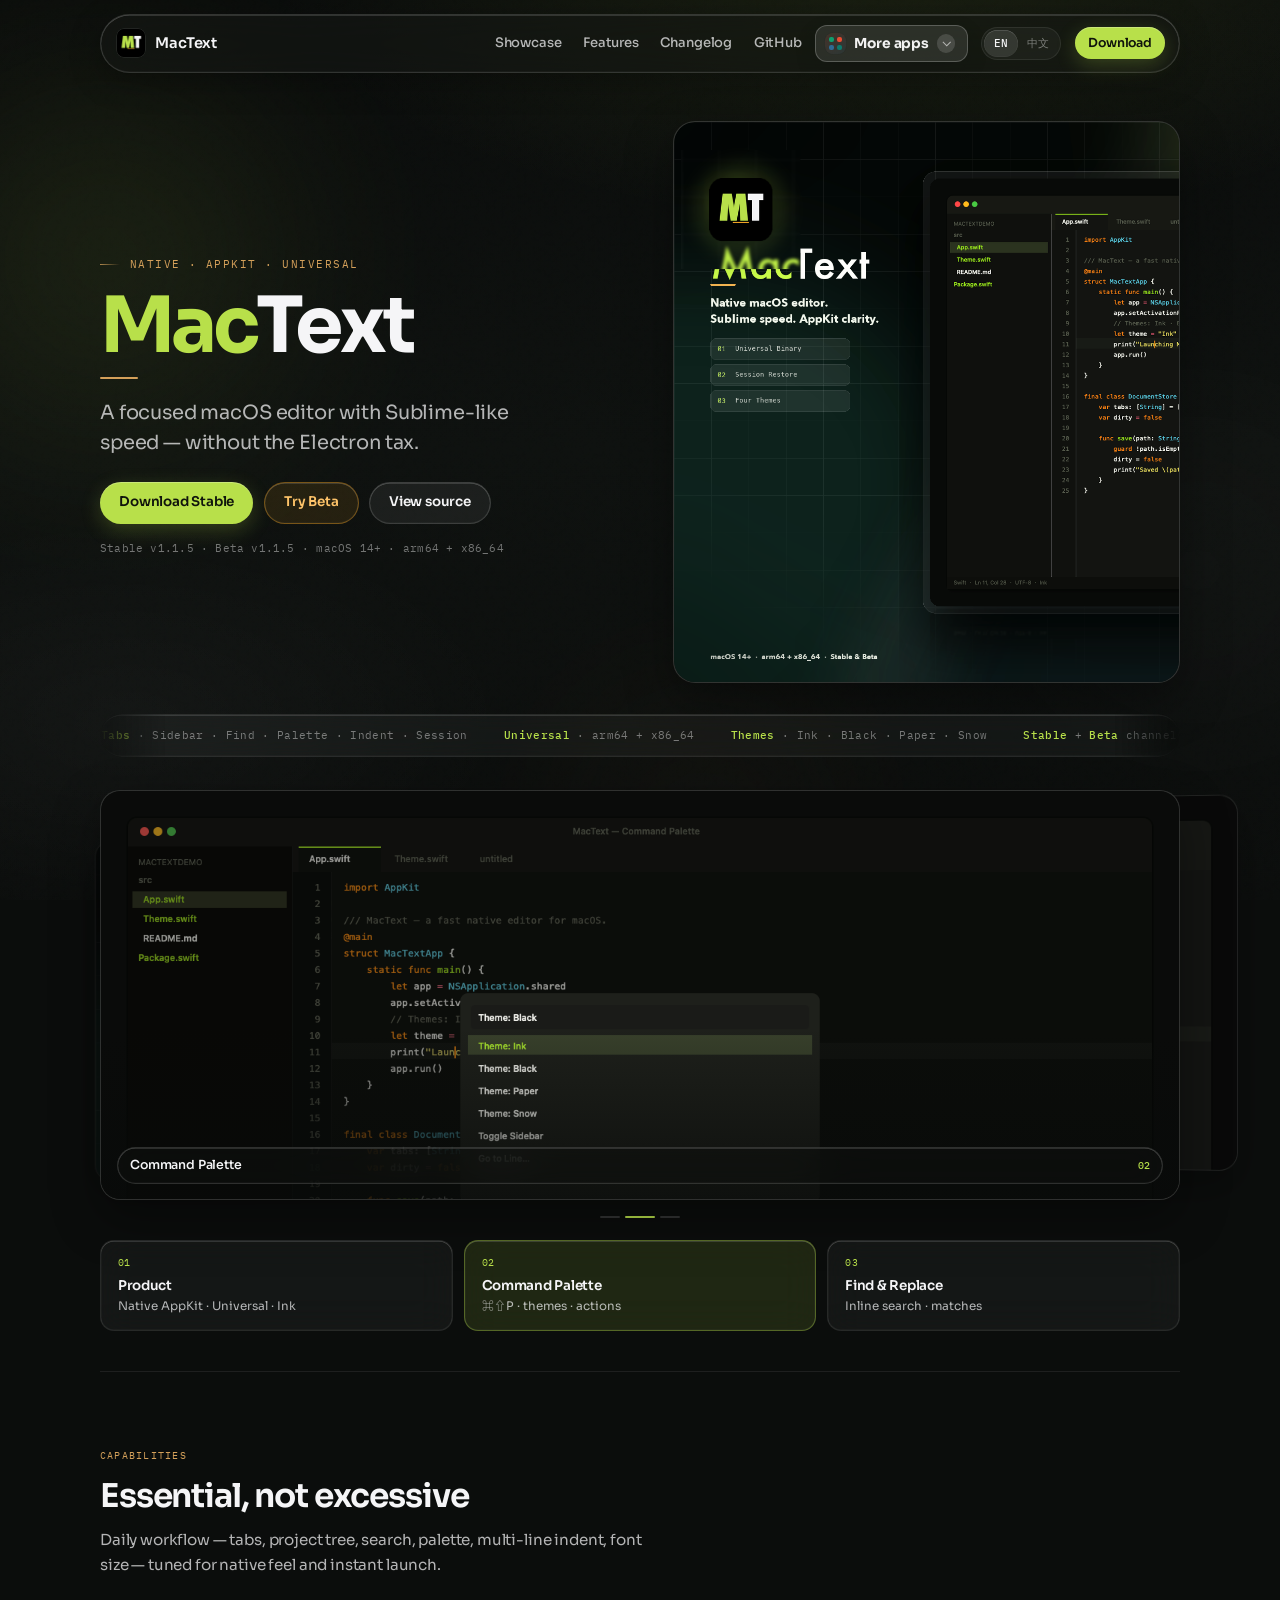
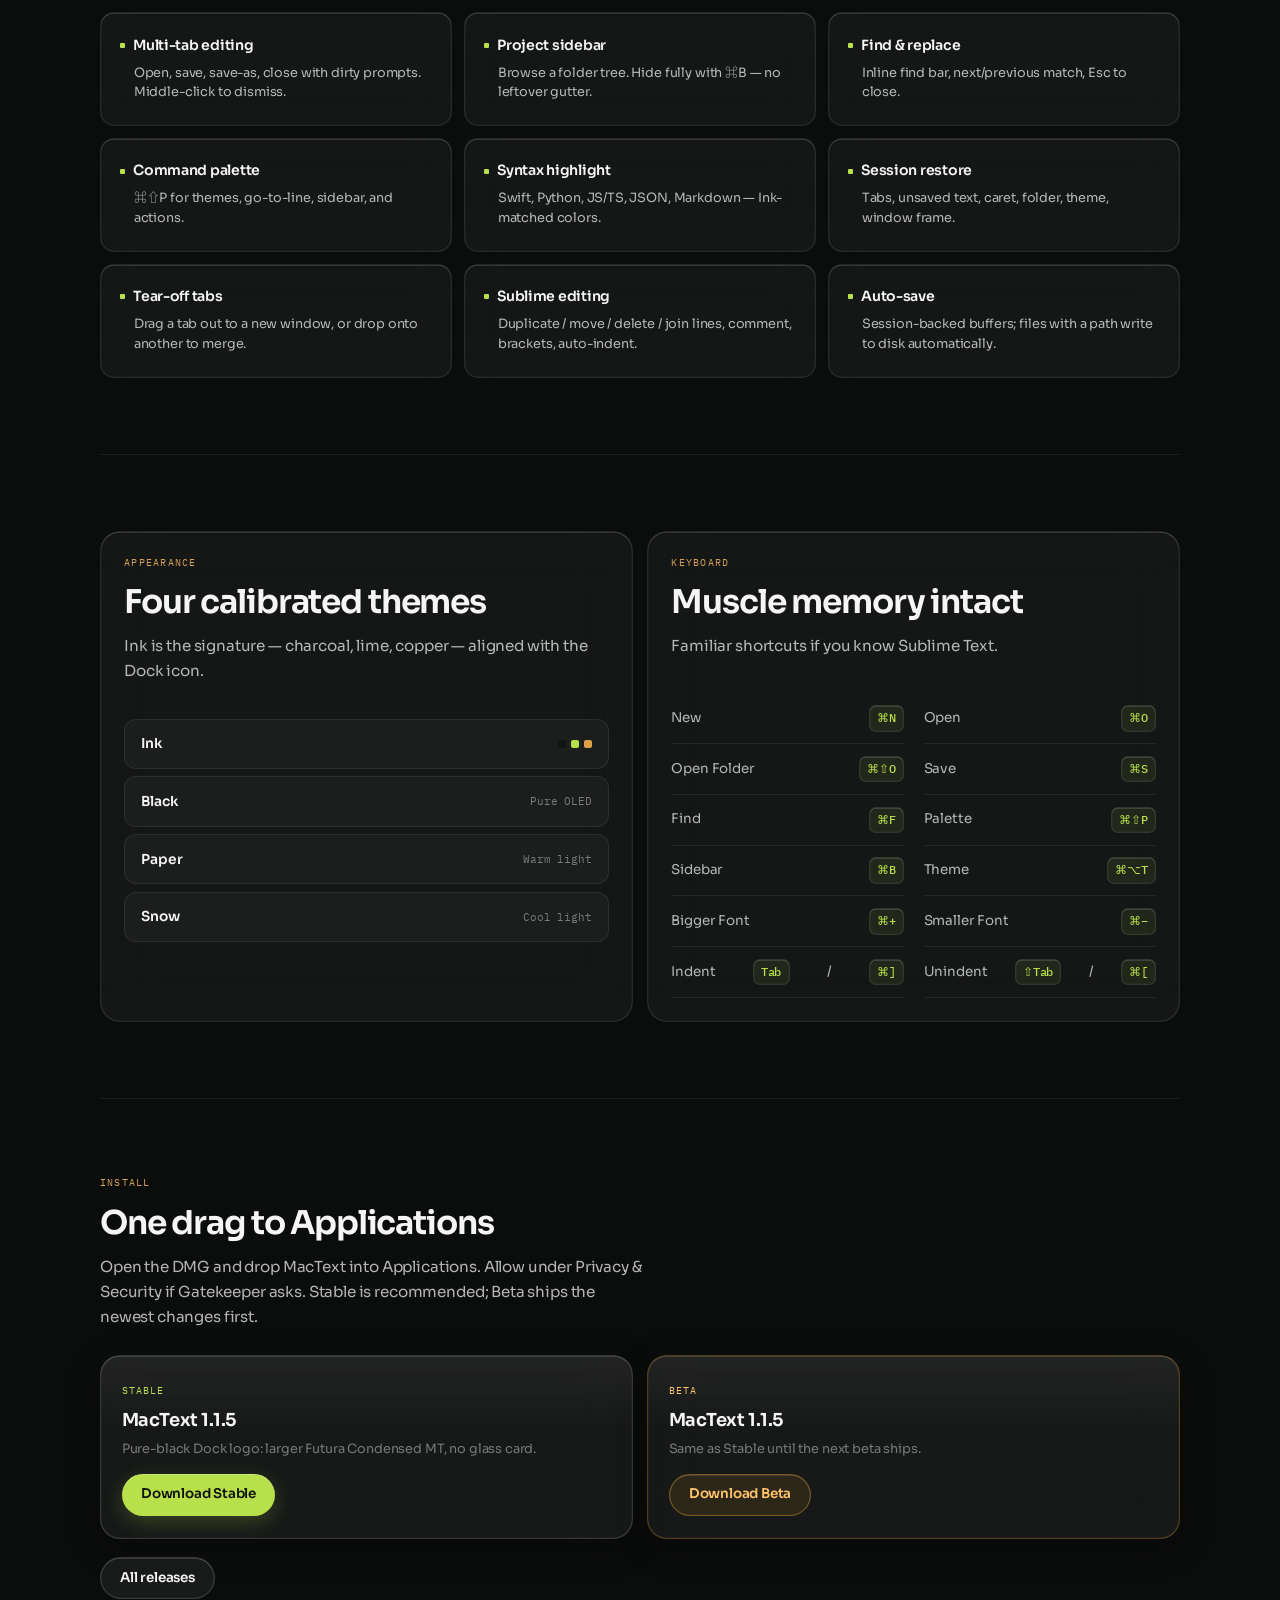
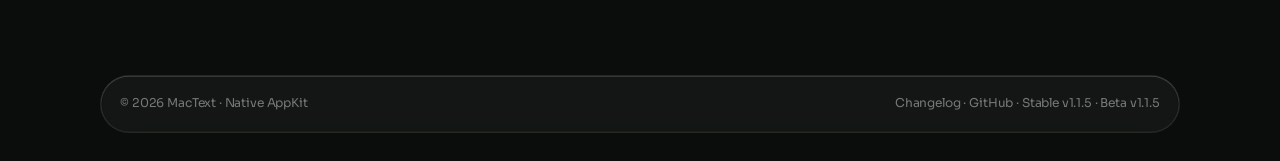
==== docs/index.html @ 29297f14 "Fix More apps menu by rendering static HTML in the nav. Co-authored-by: Cursor <cursoragent@cursor.c" ====
<!DOCTYPE html>
<html lang="en">
<head>
  <meta charset="utf-8" />
  <meta name="viewport" content="width=device-width, initial-scale=1" />
  <title>MacText — Native macOS Text Editor | Sublime-like Speed</title>
  <meta name="description" id="meta-desc" content="MacText is a native AppKit text editor for macOS: multi-tabs, sidebar, find &amp; replace, command palette, syntax highlight, and session restore." />
  <meta name="robots" content="index, follow" />
  <link rel="canonical" href="https://linux503.github.io/MacText/" />
  <link rel="alternate" hreflang="en" href="https://linux503.github.io/MacText/" />
  <link rel="alternate" hreflang="zh-CN" href="https://linux503.github.io/MacText/zh/" />
  <link rel="alternate" hreflang="x-default" href="https://linux503.github.io/MacText/" />
  <meta property="og:type" content="website" />
  <meta property="og:title" id="og-title" content="MacText — Native macOS Text Editor" />
  <meta property="og:description" id="og-desc" content="Sublime-like core. Native AppKit. Universal Binary." />
  <meta property="og:url" content="https://linux503.github.io/MacText/" />
  <meta property="og:image" content="https://linux503.github.io/MacText/assets/icon-512.png?v=115" />
  <meta name="twitter:card" content="summary_large_image" />
  <link rel="icon" href="assets/icon-256.png?v=115" />
  <link rel="preconnect" href="https://fonts.googleapis.com" />
  <link rel="preconnect" href="https://fonts.gstatic.com" crossorigin />
  <link href="https://fonts.googleapis.com/css2?family=IBM+Plex+Mono:wght@400;500&family=Noto+Sans+SC:wght@400;500;600;700&family=Sora:wght@400;500;600;700&display=swap" rel="stylesheet" />
  <link rel="stylesheet" href="assets/site.css?v=6" />
  <link rel="stylesheet" href="more-apps.css?v=5" />
  <script>
    (function () {
      try {
        var q = new URLSearchParams(location.search).get("lang");
        // Explicit English choice must stick — do not bounce back to /zh/.
        if (q === "en") {
          localStorage.setItem("mactext-lang", "en");
          return;
        }
        if (q === "zh") {
          localStorage.setItem("mactext-lang", "zh");
          location.replace("./zh/");
          return;
        }
        var saved = localStorage.getItem("mactext-lang");
        var nav = (navigator.language || "").toLowerCase();
        if (saved === "zh" || (!saved && nav.indexOf("zh") === 0)) {
          localStorage.setItem("mactext-lang", "zh");
          location.replace("./zh/");
        }
      } catch (e) {}
    })();
  </script>
</head>
<body>
  <div class="atmosphere" aria-hidden="true">
    <div class="orb orb-a"></div>
    <div class="orb orb-b"></div>
    <div class="orb orb-c"></div>
  </div>
  <div class="noise" aria-hidden="true"></div>
  <div class="page">
    <nav class="nav">
      <a class="brand" href="./">
        <img src="assets/icon-256.png?v=115" width="30" height="30" alt="" />
        MacText
      </a>
      <div class="nav-end">
        <div class="nav-links">
          <a href="#showcase" data-i18n="nav.shots">Showcase</a>
          <a href="#features" data-i18n="nav.features">Features</a>
          <a href="./changelog.html" data-i18n="nav.changelog">Changelog</a>
          <a href="https://github.com/linux503/MacText">GitHub</a>
        </div>
                <details class="more-apps" data-more-apps="mactext" data-lang="en">
          <summary>
            <span class="more-apps-ico" aria-hidden="true"><i></i><i></i><i></i><i></i></span>
            <span class="more-apps-label">More apps</span>
            <span class="more-apps-chevron" aria-hidden="true"></span>
          </summary>
          <div class="more-apps-panel" role="menu">
            <div class="more-apps-head">Other tools by linux503</div>
            <a href="https://linux503.github.io/Flare/" target="_blank" rel="noopener noreferrer" role="menuitem" style="--app-accent:#0f9f6e">
              <span class="more-apps-badge">Fl</span>
              <span class="app-name">Flare</span>
              <span class="app-desc">Screenshot & recording</span>
              <span class="more-apps-arrow" aria-hidden="true">↗</span>
            </a>
            <a href="https://linux503.github.io/ZipX/" target="_blank" rel="noopener noreferrer" role="menuitem" style="--app-accent:#e84d32">
              <span class="more-apps-badge">Zx</span>
              <span class="app-name">ZipX</span>
              <span class="app-desc">Compress & extract</span>
              <span class="more-apps-arrow" aria-hidden="true">↗</span>
            </a>
            <a href="https://linux503.github.io/suptools/" target="_blank" rel="noopener noreferrer" role="menuitem" style="--app-accent:#0d7a6c">
              <span class="more-apps-badge">St</span>
              <span class="app-name">SupTools</span>
              <span class="app-desc">macOS super toolbox</span>
              <span class="more-apps-arrow" aria-hidden="true">↗</span>
            </a>
            <a href="https://linux503.github.io/MacFan/" target="_blank" rel="noopener noreferrer" role="menuitem" style="--app-accent:#0891b2">
              <span class="more-apps-badge">Mf</span>
              <span class="app-name">MacFan</span>
              <span class="app-desc">Precise Mac fan control</span>
              <span class="more-apps-arrow" aria-hidden="true">↗</span>
            </a>
          </div>
        </details>
        <div class="lang" role="group" aria-label="Language">
          <a class="lang-link is-active" href="./?lang=en" aria-pressed="true" data-lang="en">EN</a>
          <a class="lang-link" href="./zh/" aria-pressed="false" data-lang="zh">中文</a>
        </div>
        <a class="btn btn-solid btn-sm" href="#download" data-i18n="nav.dl">Download</a>
      </div>
    </nav>

    <header class="hero">
      <div class="hero-grid">
        <div>
          <p class="eyebrow" data-i18n="hero.eye">Native · AppKit · Universal</p>
          <p class="mark"><span>Mac</span>Text</p>
          <div class="accent-bar" aria-hidden="true"></div>
          <h1 data-i18n="hero.h1">A focused macOS editor with Sublime-like speed — without the Electron tax.</h1>
          <div class="actions">
            <a class="btn btn-solid" id="hero-stable" href="https://github.com/linux503/MacText/releases/download/v1.1.5/MacText-1.1.5.dmg" data-i18n="hero.cta">Download Stable</a>
            <a class="btn btn-beta" id="hero-beta" href="https://github.com/linux503/MacText/releases/download/v1.1.5/MacText-1.1.5.dmg" data-i18n="hero.beta">Try Beta</a>
            <a class="btn btn-ghost" href="https://github.com/linux503/MacText" data-i18n="hero.src">View source</a>
          </div>
          <p class="meta" id="hero-meta">Stable v1.1.5 · Beta v1.1.5 · macOS 14+ · arm64 + x86_64</p>
        </div>
        <aside class="hero-visual" aria-label="Product preview">
          <div class="hero-frame">
            <img src="screenshots/product-hero.png?v=115" alt="MacText product introduction" width="880" height="560" />
          </div>
        </aside>
      </div>

      <div class="ticker" aria-hidden="true">
        <div class="ticker-track">
          <span><b>Tabs</b> · Sidebar · Find · Palette · Indent · Session</span>
          <span><b>Universal</b> · arm64 + x86_64</span>
          <span><b>Themes</b> · Ink · Black · Paper · Snow</span>
          <span><b>Stable</b> + <b>Beta</b> channels</span>
          <span><b>Tabs</b> · Sidebar · Find · Palette · Indent · Session</span>
          <span><b>Universal</b> · arm64 + x86_64</span>
          <span><b>Themes</b> · Ink · Black · Paper · Snow</span>
          <span><b>Stable</b> + <b>Beta</b> channels</span>
        </div>
      </div>

      <div class="showcase-block reveal" id="showcase">
        <div class="showcase" aria-roledescription="carousel">
          <div class="glow" aria-hidden="true"></div>
          <div class="deck" id="deck">
            <figure class="shot" data-index="0" data-pos="0" tabindex="0">
              <img src="screenshots/product-hero.png?v=115" alt="MacText product introduction" data-i18n-alt="shot1.alt" />
              <figcaption class="label"><span data-i18n="shot1.t">Product</span><em>01</em></figcaption>
            </figure>
            <figure class="shot" data-index="1" data-pos="1" tabindex="0">
              <img src="screenshots/command-palette.png" alt="" data-i18n-alt="shot2.alt" />
              <figcaption class="label"><span data-i18n="shot2.t">Command Palette</span><em>02</em></figcaption>
            </figure>
            <figure class="shot" data-index="2" data-pos="2" tabindex="0">
              <img src="screenshots/editor-find.png" alt="" data-i18n-alt="shot3.alt" />
              <figcaption class="label"><span data-i18n="shot3.t">Find &amp; Replace</span><em>03</em></figcaption>
            </figure>
          </div>
        </div>
        <div class="progress" id="dots" role="tablist" aria-label="Screenshots"></div>
        <div class="controls" id="rail" role="tablist">
          <button type="button" data-go="0" aria-current="true">
            <span class="n">01</span>
            <span class="t" data-i18n="shot1.t">Product</span>
            <span class="d" data-i18n="shot1.d">Native AppKit · Universal · Ink</span>
          </button>
          <button type="button" data-go="1">
            <span class="n">02</span>
            <span class="t" data-i18n="shot2.t">Command Palette</span>
            <span class="d" data-i18n="shot2.d">⌘⇧P · themes · actions</span>
          </button>
          <button type="button" data-go="2">
            <span class="n">03</span>
            <span class="t" data-i18n="shot3.t">Find &amp; Replace</span>
            <span class="d" data-i18n="shot3.d">Inline search · matches</span>
          </button>
        </div>
      </div>
    </header>

    <section id="features" class="reveal">
      <div class="sec-head">
        <p class="kicker" data-i18n="f.k">Capabilities</p>
        <h2 class="h2" data-i18n="f.title">Essential, not excessive</h2>
        <p class="lead" data-i18n="f.lead">Daily workflow — tabs, project tree, search, palette, multi-line indent, font size — tuned for native feel and instant launch.</p>
      </div>
      <div class="matrix">
        <article class="cell"><b data-i18n="f1t">Multi-tab editing</b><p data-i18n="f1d">Open, save, save-as, close with dirty prompts. Middle-click to dismiss.</p></article>
        <article class="cell"><b data-i18n="f2t">Project sidebar</b><p data-i18n="f2d">Browse a folder tree. Hide fully with ⌘B — no leftover gutter.</p></article>
        <article class="cell"><b data-i18n="f3t">Find &amp; replace</b><p data-i18n="f3d">Inline find bar, next/previous match, Esc to close.</p></article>
        <article class="cell"><b data-i18n="f4t">Command palette</b><p data-i18n="f4d">⌘⇧P for themes, go-to-line, sidebar, and actions.</p></article>
        <article class="cell"><b data-i18n="f5t">Syntax highlight</b><p data-i18n="f5d">Swift, Python, JS/TS, JSON, Markdown — Ink-matched colors.</p></article>
        <article class="cell"><b data-i18n="f6t">Session restore</b><p data-i18n="f6d">Tabs, unsaved text, caret, folder, theme, window frame.</p></article>
        <article class="cell"><b>Tear-off tabs</b><p>Drag a tab out to a new window, or drop onto another to merge.</p></article>
        <article class="cell"><b>Sublime editing</b><p>Duplicate / move / delete / join lines, comment, brackets, auto-indent.</p></article>
        <article class="cell"><b>Auto-save</b><p>Session-backed buffers; files with a path write to disk automatically.</p></article>
      </div>
    </section>

    <section id="more" class="reveal">
      <div class="split">
        <div>
          <div class="sec-head">
            <p class="kicker" data-i18n="th.k">Appearance</p>
            <h2 class="h2" data-i18n="th.title">Four calibrated themes</h2>
            <p class="lead" data-i18n="th.lead">Ink is the signature — charcoal, lime, copper — aligned with the Dock icon.</p>
          </div>
          <div class="theme-list">
            <div class="theme-row"><strong>Ink</strong><span class="dots" aria-hidden="true"><i style="background:#101412"></i><i style="background:#b4e04a"></i><i style="background:#e0a04a"></i></span></div>
            <div class="theme-row"><strong>Black</strong><em data-i18n="th.black">Pure OLED</em></div>
            <div class="theme-row"><strong>Paper</strong><em data-i18n="th.paper">Warm light</em></div>
            <div class="theme-row"><strong>Snow</strong><em data-i18n="th.snow">Cool light</em></div>
          </div>
        </div>
        <div>
          <div class="sec-head">
            <p class="kicker" data-i18n="k.k">Keyboard</p>
            <h2 class="h2" data-i18n="k.title">Muscle memory intact</h2>
            <p class="lead" data-i18n="k.lead">Familiar shortcuts if you know Sublime Text.</p>
          </div>
          <div class="keys">
            <div><span data-i18n="k.new">New</span><kbd>⌘N</kbd></div>
            <div><span data-i18n="k.open">Open</span><kbd>⌘O</kbd></div>
            <div><span data-i18n="k.folder">Open Folder</span><kbd>⌘⇧O</kbd></div>
            <div><span data-i18n="k.save">Save</span><kbd>⌘S</kbd></div>
            <div><span data-i18n="k.find">Find</span><kbd>⌘F</kbd></div>
            <div><span data-i18n="k.pal">Palette</span><kbd>⌘⇧P</kbd></div>
            <div><span data-i18n="k.side">Sidebar</span><kbd>⌘B</kbd></div>
            <div><span data-i18n="k.theme">Theme</span><kbd>⌘⌥T</kbd></div>
            <div><span>Bigger Font</span><kbd>⌘+</kbd></div>
            <div><span>Smaller Font</span><kbd>⌘−</kbd></div>
            <div><span>Indent</span><kbd>Tab</kbd> / <kbd>⌘]</kbd></div>
            <div><span>Unindent</span><kbd>⇧Tab</kbd> / <kbd>⌘[</kbd></div>
          </div>
        </div>
      </div>
    </section>

    <section class="download reveal" id="download">
      <div class="sec-head">
        <p class="kicker" data-i18n="dl.k">Install</p>
        <h2 class="h2" data-i18n="dl.title">One drag to Applications</h2>
        <p class="lead" data-i18n="dl.lead">Open the DMG and drop MacText into Applications. Allow under Privacy &amp; Security if Gatekeeper asks. Stable is recommended; Beta ships the newest changes first.</p>
      </div>
      <div class="dl-channels">
        <div class="dl-card">
          <span class="label" data-i18n="dl.stableLabel">Stable</span>
          <div class="ver" id="dl-stable-ver">MacText 1.1.5</div>
          <p class="hint" id="dl-stable-notes" data-i18n="dl.stableHint">Recommended for daily use. Previous release promoted after the latest ships.</p>
          <div class="actions">
            <a class="btn btn-solid" id="dl-stable" href="https://github.com/linux503/MacText/releases/download/v1.1.5/MacText-1.1.5.dmg" data-i18n="dl.cta">Download Stable</a>
          </div>
        </div>
        <div class="dl-card is-beta">
          <span class="label" data-i18n="dl.betaLabel">Beta</span>
          <div class="ver" id="dl-beta-ver">MacText 1.1.5</div>
          <p class="hint" id="dl-beta-notes" data-i18n="dl.betaHint">Latest build for early access. Becomes Stable on the next release.</p>
          <div class="actions">
            <a class="btn btn-beta" id="dl-beta" href="https://github.com/linux503/MacText/releases/download/v1.1.5/MacText-1.1.5.dmg" data-i18n="dl.beta">Download Beta</a>
          </div>
        </div>
      </div>
      <div class="actions">
        <a class="btn btn-ghost" href="https://github.com/linux503/MacText/releases" data-i18n="dl.all">All releases</a>
      </div>
    </section>

    <footer>
      <span data-i18n="ft">© 2026 MacText · Native AppKit</span>
      <span><a href="./changelog.html" data-i18n="nav.changelog">Changelog</a> · <a href="https://github.com/linux503/MacText">GitHub</a> · <a id="footer-stable" href="https://github.com/linux503/MacText/releases/tag/v1.1.5">Stable v1.1.5</a> · <a id="footer-beta" href="https://github.com/linux503/MacText/releases/tag/v1.1.5">Beta v1.1.5</a></span>
    </footer>
  </div>

  <script>
    const I18N = {
      en: {
        title: "MacText — Native macOS Text Editor | Sublime-like Speed",
        desc: "Native AppKit text editor for macOS: multi-tabs, sidebar, find & replace, command palette, syntax highlight, session restore.",
        ogTitle: "MacText — Native macOS Text Editor",
        ogDesc: "Sublime-like core. Native AppKit. Universal Binary.",
        "nav.shots": "Showcase", "nav.features": "Features", "nav.changelog": "Changelog", "nav.dl": "Download",
        "hero.eye": "Native · AppKit · Universal",
        "hero.h1": "A focused macOS editor with Sublime-like speed — without the Electron tax.",
        "hero.cta": "Download Stable", "hero.beta": "Try Beta", "hero.src": "View source",
        "stat.t1": "Runtime", "stat.t2": "Binary", "stat.t3": "Scope",
        "stat.1": "Native Cocoa stack", "stat.2": "Apple Silicon & Intel", "stat.3": "Editor essentials, polished",
        "shot1.t": "Product", "shot1.d": "Native AppKit · Universal · Ink", "shot1.alt": "MacText product introduction — native macOS editor",
        "shot2.t": "Command Palette", "shot2.d": "⌘⇧P · themes · actions", "shot2.alt": "MacText command palette",
        "shot3.t": "Find & Replace", "shot3.d": "Inline search · matches", "shot3.alt": "MacText find and replace",
        "f.k": "Capabilities", "f.title": "Essential, not excessive",
        "f.lead": "Daily workflow — tabs, project tree, search, palette, multi-line indent, font size — tuned for native feel and instant launch.",
        "f1t": "Multi-tab editing", "f1d": "Open, save, save-as, close with dirty prompts. Middle-click to dismiss.",
        "f2t": "Project sidebar", "f2d": "Browse a folder tree. Hide fully with ⌘B — no leftover gutter.",
        "f3t": "Find & replace", "f3d": "Inline find bar, next/previous match, Esc to close.",
        "f4t": "Command palette", "f4d": "⌘⇧P for themes, go-to-line, sidebar, and actions.",
        "f5t": "Syntax highlight", "f5d": "Swift, Python, JS/TS, JSON, Markdown — Ink-matched colors.",
        "f6t": "Session restore", "f6d": "Tabs, unsaved text, caret, folder, theme, window frame.",
        "th.k": "Appearance", "th.title": "Four calibrated themes",
        "th.lead": "Ink is the signature — charcoal, lime, copper — aligned with the Dock icon.",
        "th.black": "Pure OLED", "th.paper": "Warm light", "th.snow": "Cool light",
        "k.k": "Keyboard", "k.title": "Muscle memory intact", "k.lead": "Familiar shortcuts if you know Sublime Text.",
        "k.new": "New", "k.open": "Open", "k.folder": "Open Folder", "k.save": "Save",
        "k.find": "Find", "k.pal": "Palette", "k.side": "Sidebar", "k.theme": "Theme",
        "dl.k": "Install", "dl.title": "One drag to Applications",
        "dl.lead": "Open the DMG and drop MacText into Applications. Allow under Privacy & Security if Gatekeeper asks. Stable is recommended; Beta ships the newest changes first.",
        "dl.stableLabel": "Stable", "dl.betaLabel": "Beta",
        "dl.stableHint": "Recommended for daily use. Previous release promoted after the latest ships.",
        "dl.betaHint": "Latest build for early access. Becomes Stable on the next release.",
        "dl.cta": "Download Stable", "dl.beta": "Download Beta", "dl.all": "All releases",
        "ft": "© 2026 MacText · Native AppKit"
      },
      zh: {
        title: "MacText — 原生 macOS 文本编辑器 | Sublime 级效率",
        desc: "面向 macOS 的原生 AppKit 文本编辑器：多标签、侧边栏、查找替换、命令面板、语法高亮与会话恢复。",
        ogTitle: "MacText — 原生 macOS 文本编辑器",
        ogDesc: "Sublime 核心体验。原生 AppKit。Universal Binary。",
        "nav.shots": "界面", "nav.features": "功能", "nav.changelog": "更新记录", "nav.dl": "下载",
        "hero.eye": "原生 · AppKit · 通用二进制",
        "hero.h1": "专注的 macOS 编辑器：Sublime 级手感，没有 Electron 的负担。",
        "hero.cta": "下载稳定版", "hero.beta": "体验版", "hero.src": "查看源码",
        "stat.t1": "运行时", "stat.t2": "二进制", "stat.t3": "范围",
        "stat.1": "原生 Cocoa 栈", "stat.2": "Apple Silicon 与 Intel", "stat.3": "核心编辑能力，精修打磨",
        "shot1.t": "产品介绍", "shot1.d": "原生 AppKit · Universal · Ink", "shot1.alt": "MacText 产品介绍图",
        "shot2.t": "命令面板", "shot2.d": "⌘⇧P · 主题 · 操作", "shot2.alt": "MacText 命令面板",
        "shot3.t": "查找替换", "shot3.d": "内联搜索 · 匹配", "shot3.alt": "MacText 查找替换",
        "f.k": "能力", "f.title": "够用，不过度",
        "f.lead": "日常真正会用到的能力——标签、项目树、搜索、命令面板、多行缩进、字体大小——为原生体验与秒开而打磨。",
        "f1t": "多标签编辑", "f1d": "打开 / 保存 / 另存为 / 关闭，未保存提示；中键关闭。",
        "f2t": "项目侧边栏", "f2d": "浏览文件夹树。⌘B 完全隐藏，不留空白边条。",
        "f3t": "查找与替换", "f3d": "内联查找栏，上一个 / 下一个，Esc 关闭。",
        "f4t": "命令面板", "f4d": "⌘⇧P 切换主题、跳转行、侧边栏等。",
        "f5t": "语法高亮", "f5d": "Swift、Python、JS/TS、JSON、Markdown，配色贴合 Ink。",
        "f6t": "会话恢复", "f6d": "标签、未保存内容、光标、文件夹、主题与窗口。",
        "th.k": "外观", "th.title": "四套校准主题",
        "th.lead": "Ink 是标志性外观——炭黑、石灰绿、铜金——与程序坞图标一致。",
        "th.black": "纯黑 OLED", "th.paper": "暖色浅色", "th.snow": "冷色浅色",
        "k.k": "快捷键", "k.title": "肌肉记忆不浪费", "k.lead": "熟悉 Sublime 的人会立刻上手。",
        "k.new": "新建", "k.open": "打开", "k.folder": "打开文件夹", "k.save": "保存",
        "k.find": "查找", "k.pal": "命令面板", "k.side": "侧边栏", "k.theme": "主题",
        "dl.k": "安装", "dl.title": "拖进应用程序即可",
        "dl.lead": "打开 DMG，将 MacText 拖到「应用程序」。若被拦截，请在「隐私与安全性」中允许。稳定版适合日常使用；体验版抢先拿到最新改动。",
        "dl.stableLabel": "稳定版", "dl.betaLabel": "体验版",
        "dl.stableHint": "推荐日常使用。每次发新版时，原体验版会晋升为稳定版。",
        "dl.betaHint": "最新构建，抢先体验。下次发版时会变成稳定版。",
        "dl.cta": "下载稳定版", "dl.beta": "下载体验版", "dl.all": "全部版本",
        "ft": "© 2026 MacText · 原生 AppKit"
      }
    };

    // Persist English preference when staying on this page.
    (function () {
      localStorage.setItem("mactext-lang", "en");
      document.documentElement.lang = "en";
      if (new URLSearchParams(location.search).get("lang") === "en") {
        try { history.replaceState(null, "", location.pathname + location.hash); } catch (e) {}
      }
      document.querySelectorAll("[data-lang]").forEach(function (a) {
        a.addEventListener("click", function () {
          localStorage.setItem("mactext-lang", a.getAttribute("data-lang"));
        });
      });
    })();

    (function () {
      const cards = [...document.querySelectorAll(".shot")];
      const rail = document.getElementById("rail");
      const dots = document.getElementById("dots");
      let active = 0, timer;
      cards.forEach((_, i) => {
        const d = document.createElement("button");
        d.type = "button";
        d.setAttribute("aria-label", "Shot " + (i + 1));
        d.addEventListener("click", () => go(i));
        dots.appendChild(d);
      });
      function layout() {
        const order = [0, 1, 2].map((o) => (active + o) % 3);
        cards.forEach((card) => {
          card.dataset.pos = String(order.indexOf(Number(card.dataset.index)));
        });
        dots.querySelectorAll("button").forEach((b, i) => b.setAttribute("aria-current", i === active ? "true" : "false"));
        rail.querySelectorAll("button").forEach((b) => b.setAttribute("aria-current", Number(b.dataset.go) === active ? "true" : "false"));
      }
      function go(i) { active = ((i % 3) + 3) % 3; layout(); restart(); }
      function next() { go(active + 1); }
      function restart() { clearInterval(timer); timer = setInterval(next, 4800); }
      cards.forEach((c) => {
        c.addEventListener("click", () => go(Number(c.dataset.index)));
        c.addEventListener("keydown", (e) => {
          if (e.key === "Enter" || e.key === " ") { e.preventDefault(); go(Number(c.dataset.index)); }
        });
      });
      rail.querySelectorAll("button").forEach((b) => b.addEventListener("click", () => go(Number(b.dataset.go))));
      const stage = document.getElementById("showcase");
      stage.addEventListener("mouseenter", () => clearInterval(timer));
      stage.addEventListener("mouseleave", restart);
      layout(); restart();
    })();

    // Fill Stable / Beta download links from version.json (single source of truth).
    (function () {
      const url = "version.json?ts=" + Date.now();
      fetch(url, { cache: "no-store" })
        .then((r) => (r.ok ? r.json() : Promise.reject()))
        .then((data) => {
          const stable = data.stable || data;
          const beta = data.beta;
          const setHref = (id, href) => {
            const el = document.getElementById(id);
            if (el && href) el.setAttribute("href", href);
          };
          const setText = (id, text) => {
            const el = document.getElementById(id);
            if (el && text) el.textContent = text;
          };
          if (stable && stable.version) {
            setHref("hero-stable", stable.dmg);
            setHref("dl-stable", stable.dmg);
            setHref("footer-stable", stable.release || ("https://github.com/linux503/MacText/releases/tag/" + (stable.tag || ("v" + stable.version))));
            setText("dl-stable-ver", "MacText " + stable.version);
            setText("footer-stable", "Stable v" + stable.version);
            if (stable.notes) setText("dl-stable-notes", stable.notes);
          }
          if (beta && beta.version) {
            setHref("hero-beta", beta.dmg);
            setHref("dl-beta", beta.dmg);
            setHref("footer-beta", beta.release || ("https://github.com/linux503/MacText/releases/tag/" + (beta.tag || ("v" + beta.version))));
            setText("dl-beta-ver", "MacText " + beta.version);
            setText("footer-beta", "Beta v" + beta.version);
            if (beta.notes) setText("dl-beta-notes", beta.notes);
          }
          const meta = document.getElementById("hero-meta");
          if (meta && stable && beta) {
            meta.textContent = "Stable v" + stable.version + " · Beta v" + beta.version + " · macOS 14+ · arm64 + x86_64";
          } else if (meta && stable) {
            meta.textContent = "Stable v" + stable.version + " · macOS 14+ · arm64 + x86_64";
          }
        })
        .catch(() => {});
    })();
  </script>
  <script src="assets/site.js?v=6" defer></script>
  <script src="more-apps.js?v=5" defer></script>
</body>
</html>
---- docs/assets/site.css ----
/* MacText site — Apple-like frosted glass */
:root {
  --bg: #0b0d0c;
  --bg-elev: #121512;
  --text: #f5f5f7;
  --text-2: rgba(245, 245, 247, 0.72);
  --text-3: rgba(245, 245, 247, 0.44);
  --accent: #b8e04a;
  --accent-soft: rgba(184, 224, 74, 0.12);
  --accent-line: rgba(184, 224, 74, 0.35);
  --copper: #d4a05a;
  --amber: #f5a524;
  --glass: rgba(255, 255, 255, 0.06);
  --glass-strong: rgba(255, 255, 255, 0.09);
  --glass-border: rgba(255, 255, 255, 0.14);
  --glass-border-soft: rgba(255, 255, 255, 0.08);
  --hairline: inset 0 0.5px 0 rgba(255, 255, 255, 0.22),
              inset 0 0 0 0.5px rgba(255, 255, 255, 0.06);
  --shadow-soft: 0 8px 32px rgba(0, 0, 0, 0.28);
  --shadow-lift: 0 18px 48px rgba(0, 0, 0, 0.36);
  --max: 1080px;
  --ease: cubic-bezier(0.25, 0.1, 0.25, 1);
  --sans: "Sora", "Noto Sans SC", "SF Pro Display", "PingFang SC", -apple-system, sans-serif;
  --mono: "IBM Plex Mono", "SF Mono", ui-monospace, monospace;
  --r: 20px;
  --r-sm: 14px;
  --blur: blur(28px) saturate(160%);
  --blur-sm: blur(18px) saturate(140%);
}

* { box-sizing: border-box; margin: 0; padding: 0; }
html { scroll-behavior: smooth; }
body {
  font-family: var(--sans);
  background: var(--bg);
  color: var(--text);
  line-height: 1.55;
  font-size: 15px;
  letter-spacing: -0.01em;
  -webkit-font-smoothing: antialiased;
  -moz-osx-font-smoothing: grayscale;
  overflow-x: hidden;
  text-rendering: optimizeLegibility;
}
a { color: inherit; text-decoration: none; }
button { font: inherit; color: inherit; background: none; border: 0; cursor: pointer; }
img { display: block; max-width: 100%; }

/* Quiet atmosphere — soft light, no flash */
.atmosphere {
  position: fixed; inset: 0; z-index: 0; pointer-events: none; overflow: hidden;
  background:
    radial-gradient(ellipse 90% 55% at 70% -5%, rgba(184, 224, 74, 0.09), transparent 55%),
    radial-gradient(ellipse 60% 45% at 10% 80%, rgba(255, 255, 255, 0.03), transparent 50%),
    linear-gradient(180deg, #0a0c0b 0%, #0e110f 50%, #0b0d0c 100%);
}
.atmosphere .orb {
  position: absolute; border-radius: 50%;
  filter: blur(90px); opacity: 0.45;
  animation: orb-drift 28s var(--ease) infinite alternate;
}
.atmosphere .orb-a {
  width: min(520px, 46vw); height: min(520px, 46vw);
  left: -12%; top: 0%;
  background: radial-gradient(circle, rgba(184,224,74,0.28), transparent 70%);
}
.atmosphere .orb-b {
  width: min(420px, 38vw); height: min(420px, 38vw);
  right: -10%; top: 40%;
  background: radial-gradient(circle, rgba(255,255,255,0.08), transparent 70%);
  animation-duration: 34s; animation-delay: -8s;
}
.atmosphere .orb-c {
  width: min(380px, 32vw); height: min(380px, 32vw);
  left: 40%; bottom: -12%;
  background: radial-gradient(circle, rgba(212,160,90,0.12), transparent 70%);
  animation-duration: 30s; animation-delay: -4s;
}
.atmosphere::before,
.atmosphere::after { display: none; }
.noise {
  position: fixed; inset: 0; z-index: 0; pointer-events: none;
  opacity: 0.028; mix-blend-mode: overlay;
  background-image: url("data:image/svg+xml,%3Csvg viewBox='0 0 200 200' xmlns='http://www.w3.org/2000/svg'%3E%3Cfilter id='n'%3E%3CfeTurbulence type='fractalNoise' baseFrequency='0.85' numOctaves='3' stitchTiles='stitch'/%3E%3C/filter%3E%3Crect width='100%25' height='100%25' filter='url(%23n)'/%3E%3C/svg%3E");
}

.page {
  position: relative; z-index: 1;
  width: min(100% - 2.75rem, var(--max));
  margin-inline: auto;
}

/* Frosted glass utility surface */
.glass-surface {
  background: var(--glass);
  border: 0.5px solid var(--glass-border);
  backdrop-filter: var(--blur);
  -webkit-backdrop-filter: var(--blur);
  box-shadow: var(--shadow-soft), var(--hairline);
}

/* Nav — Apple frosted bar */
.nav {
  position: sticky; top: 0.85rem; z-index: 40;
  display: flex; align-items: center; justify-content: space-between;
  margin: 0.85rem 0 0;
  padding: 0.65rem 0.85rem 0.65rem 1rem;
  border-radius: 980px;
  background: rgba(22, 24, 22, 0.55);
  border: 0.5px solid var(--glass-border);
  backdrop-filter: var(--blur);
  -webkit-backdrop-filter: var(--blur);
  box-shadow: var(--shadow-soft), var(--hairline);
  animation: enter 0.7s var(--ease) both;
}
.nav::before { display: none; }
.brand {
  display: inline-flex; align-items: center; gap: 0.65rem;
  font-weight: 600; font-size: 0.92rem; letter-spacing: -0.03em;
}
.brand img {
  width: 28px; height: 28px; border-radius: 7px;
  box-shadow: 0 0 0 0.5px var(--glass-border);
  transition: transform 0.35s var(--ease);
}
.brand:hover img { transform: scale(1.04); }
.nav-end { display: flex; align-items: center; gap: 0.85rem; }
.nav-links {
  display: flex; gap: 1.35rem;
  color: var(--text-2); font-size: 0.82rem; font-weight: 500;
}
.nav-links a {
  position: relative; padding: 0.15rem 0;
  transition: color 0.2s ease;
}
.nav-links a:hover { color: var(--text); }
.nav-links a::after {
  content: ""; position: absolute; left: 0; right: 100%; bottom: -1px; height: 1px;
  background: var(--accent);
  transition: right 0.3s var(--ease);
  opacity: 0.8;
}
.nav-links a:hover::after { right: 0; }

.lang {
  display: inline-flex; padding: 2px;
  border-radius: 980px;
  border: 0.5px solid var(--glass-border-soft);
  background: rgba(255,255,255,0.04);
}
.lang-link {
  min-width: 2.1rem; padding: 0.32rem 0.55rem; border-radius: 980px;
  font-family: var(--mono); font-size: 0.66rem; font-weight: 500;
  letter-spacing: 0.02em; color: var(--text-3); text-align: center;
  display: inline-flex; align-items: center; justify-content: center;
  transition: background 0.2s, color 0.2s;
}
.lang-link.is-active {
  background: rgba(255,255,255,0.1);
  color: var(--text);
  box-shadow: var(--hairline);
}

/* Buttons — clear, material */
.btn {
  display: inline-flex; align-items: center; justify-content: center;
  min-height: 2.6rem; padding: 0.55rem 1.2rem; border-radius: 980px;
  font-weight: 600; font-size: 0.84rem; letter-spacing: -0.015em;
  transition: transform 0.25s var(--ease), background 0.2s, border-color 0.2s, box-shadow 0.25s;
}
.btn::after { display: none; }
.btn-solid {
  background: var(--accent);
  color: #10140c;
  box-shadow: 0 1px 0 rgba(255,255,255,0.25) inset, 0 6px 20px rgba(184, 224, 74, 0.22);
}
.btn-solid:hover {
  transform: translateY(-1px);
  background: #c4e85c;
  box-shadow: 0 1px 0 rgba(255,255,255,0.3) inset, 0 10px 28px rgba(184, 224, 74, 0.28);
}
.btn-ghost {
  border: 0.5px solid var(--glass-border);
  background: rgba(255,255,255,0.06);
  backdrop-filter: var(--blur-sm);
  -webkit-backdrop-filter: var(--blur-sm);
  color: var(--text);
  box-shadow: var(--hairline);
}
.btn-ghost:hover {
  background: rgba(255,255,255,0.1);
  border-color: rgba(255,255,255,0.22);
  transform: translateY(-1px);
}
.btn-sm { min-height: 2rem; padding: 0.35rem 0.85rem; font-size: 0.78rem; }
.btn-beta {
  border: 0.5px solid rgba(245, 165, 36, 0.4);
  background: rgba(245, 165, 36, 0.1);
  backdrop-filter: var(--blur-sm);
  -webkit-backdrop-filter: var(--blur-sm);
  color: #ffc46a;
  box-shadow: var(--hairline);
}
.btn-beta:hover {
  background: rgba(245, 165, 36, 0.16);
  border-color: rgba(245, 165, 36, 0.55);
  transform: translateY(-1px);
}

/* Hero */
.hero {
  padding: 3rem 0 2.5rem;
  display: grid; gap: 1.75rem;
  min-height: calc(100svh - 5.5rem);
  align-content: center;
}
.hero-grid {
  display: grid;
  grid-template-columns: minmax(0, 1.05fr) minmax(0, 1fr);
  gap: 2.5rem;
  align-items: center;
}
.eyebrow {
  display: inline-flex; align-items: center; gap: 0.6rem;
  margin-bottom: 1.1rem;
  font-family: var(--mono); font-size: 0.66rem;
  letter-spacing: 0.14em; text-transform: uppercase; color: var(--copper);
  animation: enter 0.75s var(--ease) 0.04s both;
}
.eyebrow::before {
  content: ""; width: 1.25rem; height: 1px;
  background: linear-gradient(90deg, var(--copper), transparent);
  opacity: 0.8;
}
.mark {
  font-size: clamp(3.4rem, 8.5vw, 4.85rem);
  font-weight: 700; letter-spacing: -0.05em; line-height: 0.94;
  margin-bottom: 0.9rem;
  color: var(--text);
  animation: enter 0.8s var(--ease) 0.08s both;
}
.mark span { color: var(--accent); }
.accent-bar {
  width: 2.4rem; height: 2px;
  background: var(--copper);
  margin-bottom: 1.15rem;
  transform-origin: left;
  animation: bar 0.85s var(--ease) 0.2s both;
  border-radius: 1px; opacity: 0.9;
}
.hero h1 {
  font-size: clamp(1.08rem, 1.7vw, 1.22rem);
  font-weight: 400; line-height: 1.55;
  color: var(--text-2); max-width: 28rem;
  margin-bottom: 1.5rem;
  animation: enter 0.85s var(--ease) 0.14s both;
}
html[lang="zh"] .hero h1 { letter-spacing: 0.015em; }
.actions {
  display: flex; flex-wrap: wrap; gap: 0.65rem;
  animation: enter 0.9s var(--ease) 0.2s both;
}
.meta {
  margin-top: 1.05rem;
  font-family: var(--mono); font-size: 0.66rem;
  color: var(--text-3); letter-spacing: 0.02em;
  animation: enter 0.95s var(--ease) 0.26s both;
}

.hero-visual {
  position: relative;
  animation: enter 0.95s var(--ease) 0.14s both;
}
.hero-frame {
  position: relative;
  border-radius: 22px;
  overflow: hidden;
  border: 0.5px solid var(--glass-border);
  background: rgba(18, 20, 18, 0.45);
  backdrop-filter: var(--blur-sm);
  -webkit-backdrop-filter: var(--blur-sm);
  box-shadow: var(--shadow-lift), var(--hairline);
  transform: none;
  transition: box-shadow 0.35s var(--ease), transform 0.35s var(--ease);
}
.hero-visual:hover .hero-frame {
  transform: translateY(-3px);
  box-shadow: 0 24px 56px rgba(0,0,0,0.4), var(--hairline);
}
.hero-frame img {
  width: 100%;
  aspect-ratio: 16 / 10.5;
  object-fit: cover;
  object-position: top left;
}

.ticker {
  margin-top: 0.15rem;
  overflow: hidden;
  border-radius: 980px;
  border: 0.5px solid var(--glass-border-soft);
  background: rgba(255,255,255,0.04);
  backdrop-filter: var(--blur-sm);
  -webkit-backdrop-filter: var(--blur-sm);
  box-shadow: var(--hairline);
  mask-image: linear-gradient(90deg, transparent, #000 6%, #000 94%, transparent);
}
.ticker-track {
  display: flex; gap: 2.25rem; width: max-content;
  padding: 0.75rem 0;
  animation: ticker 32s linear infinite;
}
.ticker span {
  font-family: var(--mono); font-size: 0.7rem;
  letter-spacing: 0.03em; color: var(--text-3);
  white-space: nowrap;
}
.ticker span b { color: var(--accent); font-weight: 500; }

/* Showcase */
.showcase-block { margin-top: 0.35rem; }
.showcase {
  position: relative;
  min-height: clamp(270px, 40vw, 410px);
  perspective: 1800px;
}
.glow {
  position: absolute; inset: 14% 10% auto; height: 48%;
  background: radial-gradient(ellipse at center, rgba(184,224,74,0.1), transparent 70%);
  filter: blur(48px); pointer-events: none;
}
.deck { position: relative; min-height: inherit; transform-style: preserve-3d; }
.shot {
  position: absolute; inset: 0;
  border-radius: 20px; overflow: hidden;
  border: 0.5px solid var(--glass-border);
  background: rgba(14, 16, 14, 0.75);
  box-shadow: var(--shadow-lift), var(--hairline);
  cursor: pointer;
  transition: transform 0.7s var(--ease), opacity 0.45s, filter 0.45s;
  will-change: transform;
}
.shot img { width: 100%; height: 100%; object-fit: cover; object-position: top left; }
.shot::after {
  content: ""; position: absolute; inset: 0;
  background: linear-gradient(180deg, transparent 58%, rgba(8, 10, 9, 0.72));
  opacity: 0; transition: opacity 0.35s;
}
.shot .label {
  position: absolute; left: 1rem; right: 1rem; bottom: 0.95rem; z-index: 2;
  display: flex; justify-content: space-between; align-items: baseline;
  opacity: 0; transform: translateY(6px);
  transition: 0.35s var(--ease);
  font-size: 0.78rem; font-weight: 550;
  padding: 0.48rem 0.75rem; border-radius: 980px;
  background: rgba(16, 18, 16, 0.55);
  backdrop-filter: var(--blur-sm);
  -webkit-backdrop-filter: var(--blur-sm);
  border: 0.5px solid var(--glass-border);
  box-shadow: var(--hairline);
}
.shot .label em {
  font-style: normal; font-family: var(--mono);
  font-size: 0.64rem; color: var(--accent); font-weight: 500;
}
.shot[data-pos="0"] {
  z-index: 3; opacity: 1; filter: none;
  transform: translate3d(0, 0, 0) rotateY(0) scale(1);
}
.shot[data-pos="0"]::after,
.shot[data-pos="0"] .label { opacity: 1; transform: none; }
.shot[data-pos="1"] {
  z-index: 2; opacity: 0.88; filter: brightness(0.74) saturate(0.92);
  transform: translate3d(10%, -3%, -80px) rotateY(-9deg) scale(0.92);
}
.shot[data-pos="2"] {
  z-index: 1; opacity: 0.7; filter: brightness(0.55) saturate(0.88);
  transform: translate3d(-10%, 4%, -150px) rotateY(11deg) scale(0.86);
}

.controls {
  display: grid; grid-template-columns: repeat(3, 1fr);
  gap: 0.7rem; margin-top: 1.35rem;
}
.controls button {
  text-align: left; padding: 0.95rem 1.05rem; border-radius: var(--r-sm);
  border: 0.5px solid var(--glass-border-soft);
  background: rgba(255,255,255,0.045);
  backdrop-filter: var(--blur-sm);
  -webkit-backdrop-filter: var(--blur-sm);
  box-shadow: var(--hairline);
  transition: border-color 0.2s, background 0.2s, transform 0.25s var(--ease);
}
.controls button:hover {
  border-color: var(--glass-border);
  transform: translateY(-2px);
  background: rgba(255,255,255,0.07);
}
.controls button[aria-current="true"] {
  border-color: var(--accent-line);
  background: var(--accent-soft);
}
.controls .n {
  font-family: var(--mono); font-size: 0.6rem;
  color: var(--accent); letter-spacing: 0.06em;
  display: block; margin-bottom: 0.28rem;
}
.controls .t {
  display: block; font-size: 0.84rem; font-weight: 600;
  letter-spacing: -0.02em; margin-bottom: 0.12rem;
}
.controls .d { display: block; font-size: 0.74rem; color: var(--text-2); line-height: 1.4; }

.progress {
  display: flex; gap: 0.35rem; justify-content: center; margin-top: 1rem;
}
.progress button {
  width: 1.25rem; height: 2px; border-radius: 1px;
  background: rgba(255,255,255,0.16); transition: width 0.25s, background 0.25s;
}
.progress button[aria-current="true"] {
  width: 1.85rem; background: var(--accent);
}

/* Sections */
section {
  padding: 4.75rem 0;
  border-top: 0.5px solid rgba(255,255,255,0.08);
}
.sec-head { margin-bottom: 2.2rem; max-width: 34rem; }
.kicker {
  font-family: var(--mono); font-size: 0.64rem;
  letter-spacing: 0.12em; text-transform: uppercase;
  color: var(--copper); margin-bottom: 0.8rem;
}
.h2 {
  font-size: clamp(1.5rem, 3vw, 2.05rem);
  font-weight: 650; letter-spacing: -0.035em; line-height: 1.18;
  margin-bottom: 0.7rem;
}
html[lang="zh"] .h2 { letter-spacing: 0; }
.lead { color: var(--text-2); font-size: 0.95rem; line-height: 1.65; }

.matrix {
  display: grid;
  grid-template-columns: repeat(3, 1fr);
  gap: 0.75rem;
}
.cell {
  padding: 1.35rem 1.2rem;
  border-radius: var(--r-sm);
  background: rgba(255,255,255,0.045);
  border: 0.5px solid var(--glass-border-soft);
  backdrop-filter: var(--blur-sm);
  -webkit-backdrop-filter: var(--blur-sm);
  box-shadow: var(--hairline);
  transition: transform 0.3s var(--ease), background 0.2s, border-color 0.2s, box-shadow 0.3s;
  opacity: 0; transform: translateY(14px);
}
.reveal.is-in .cell {
  opacity: 1; transform: none;
  transition-delay: calc(var(--i, 0) * 40ms);
}
.cell:hover {
  transform: translateY(-3px);
  background: rgba(255,255,255,0.07);
  border-color: var(--glass-border);
  box-shadow: var(--shadow-soft), var(--hairline);
}
.cell b {
  display: block;
  font-size: 0.88rem; font-weight: 600;
  letter-spacing: -0.02em; margin-bottom: 0.45rem;
}
.cell b::before {
  content: "";
  display: inline-block;
  width: 5px; height: 5px;
  margin-right: 0.5rem; margin-bottom: 0.08rem;
  background: var(--accent);
  border-radius: 1px; vertical-align: middle;
}
.cell p {
  color: var(--text-2); font-size: 0.8rem; line-height: 1.55;
  padding-left: 0.85rem;
}

.split {
  display: grid; grid-template-columns: 1fr 1fr; gap: 0.9rem;
}
.split > div {
  padding: 1.45rem;
  border-radius: var(--r);
  background: rgba(255,255,255,0.045);
  border: 0.5px solid var(--glass-border-soft);
  backdrop-filter: var(--blur);
  -webkit-backdrop-filter: var(--blur);
  box-shadow: var(--hairline);
}
.theme-list { display: grid; gap: 0.45rem; margin-top: 1.3rem; }
.theme-row {
  display: flex; align-items: center; justify-content: space-between;
  padding: 0.85rem 1rem;
  border: 0.5px solid var(--glass-border-soft);
  border-radius: 12px;
  background: rgba(255,255,255,0.03);
  transition: background 0.2s, border-color 0.2s;
}
.theme-row:hover {
  background: rgba(255,255,255,0.06);
  border-color: var(--glass-border);
}
.theme-row strong { font-size: 0.86rem; font-weight: 600; }
.theme-row em {
  font-style: normal; font-family: var(--mono);
  font-size: 0.66rem; color: var(--text-3);
}
.dots { display: flex; gap: 5px; }
.dots i { width: 8px; height: 8px; border-radius: 2px; display: block; }

.keys {
  display: grid; grid-template-columns: 1fr 1fr;
  gap: 0 1.25rem; margin-top: 1.3rem;
}
.keys div {
  display: flex; justify-content: space-between; align-items: center;
  padding: 0.72rem 0;
  border-bottom: 0.5px solid rgba(255,255,255,0.07);
  color: var(--text-2); font-size: 0.84rem;
}
.keys div:hover { color: var(--text); }
.keys kbd {
  font-family: var(--mono); font-size: 0.74rem;
  color: var(--accent); font-weight: 500;
  padding: 0.2rem 0.45rem;
  border: 0.5px solid var(--glass-border-soft);
  border-radius: 7px;
  background: rgba(184, 224, 74, 0.08);
  box-shadow: var(--hairline);
}

.download .h2 { max-width: none; }
.download .sec-head { margin-bottom: 1.6rem; }
.dl-channels {
  display: grid;
  grid-template-columns: repeat(2, minmax(0, 1fr));
  gap: 0.85rem; margin-bottom: 1.15rem;
}
.dl-card {
  position: relative; overflow: hidden;
  padding: 1.35rem 1.3rem 1.4rem;
  border-radius: var(--r);
  border: 0.5px solid var(--glass-border);
  background: rgba(255,255,255,0.05);
  backdrop-filter: var(--blur);
  -webkit-backdrop-filter: var(--blur);
  box-shadow: var(--shadow-soft), var(--hairline);
  transition: transform 0.3s var(--ease), border-color 0.2s, box-shadow 0.3s;
}
.dl-card::before {
  content: "";
  position: absolute; inset: 0 auto auto 0;
  width: 100%; height: 40%;
  background: linear-gradient(180deg, rgba(255,255,255,0.05), transparent);
  pointer-events: none;
}
.dl-card:hover {
  transform: translateY(-3px);
  border-color: rgba(184, 224, 74, 0.28);
  box-shadow: var(--shadow-lift), var(--hairline);
}
.dl-card.is-beta { border-color: rgba(245, 165, 36, 0.28); }
.dl-card.is-beta:hover {
  border-color: rgba(245, 165, 36, 0.42);
}
.dl-card .label {
  display: inline-block; margin-bottom: 0.5rem;
  font-family: var(--mono); font-size: 0.64rem;
  letter-spacing: 0.1em; text-transform: uppercase; color: var(--accent);
}
.dl-card.is-beta .label { color: #ffc46a; }
.dl-card .ver {
  font-size: 1.12rem; font-weight: 650;
  letter-spacing: -0.025em; margin-bottom: 0.3rem;
}
.dl-card .hint {
  color: var(--text-3); font-size: 0.8rem;
  line-height: 1.45; margin-bottom: 1rem; max-width: 28rem;
}
.dl-card .actions { margin-top: 0; }

footer {
  display: flex; flex-wrap: wrap; justify-content: space-between; gap: 1rem;
  margin: 0 0 1.75rem;
  padding: 1.15rem 1.2rem;
  border-radius: 980px;
  border: 0.5px solid var(--glass-border-soft);
  background: rgba(255,255,255,0.04);
  backdrop-filter: var(--blur-sm);
  -webkit-backdrop-filter: var(--blur-sm);
  box-shadow: var(--hairline);
  color: var(--text-3); font-size: 0.76rem;
}
footer a:hover { color: var(--accent); }

.reveal {
  opacity: 0; transform: translateY(18px);
  transition: opacity 0.75s var(--ease), transform 0.75s var(--ease);
}
.reveal.is-in { opacity: 1; transform: none; }

@keyframes enter {
  from { opacity: 0; transform: translateY(12px); }
  to { opacity: 1; transform: none; }
}
@keyframes bar {
  from { transform: scaleX(0); opacity: 0; }
  to { transform: none; opacity: 1; }
}
@keyframes orb-drift {
  from { transform: translate3d(0, 0, 0) scale(1); }
  to { transform: translate3d(3%, -4%, 0) scale(1.05); }
}
@keyframes ticker {
  from { transform: translateX(0); }
  to { transform: translateX(-50%); }
}

@media (max-width: 900px) {
  .hero-grid, .split { grid-template-columns: 1fr; gap: 1.5rem; }
  .matrix { grid-template-columns: 1fr 1fr; }
  .nav-links { display: none; }
  .hero { min-height: auto; padding-top: 1.75rem; }
  .nav { border-radius: 18px; }
  .footer, footer { border-radius: 18px; }
  .shot[data-pos="1"] { transform: translate3d(6%, -2%, -45px) rotateY(-7deg) scale(0.94); }
  .shot[data-pos="2"] { transform: translate3d(-6%, 3%, -90px) rotateY(9deg) scale(0.88); }
  .atmosphere .orb { opacity: 0.28; }
}
@media (max-width: 720px) {
  .dl-channels, .matrix { grid-template-columns: 1fr; }
}
@media (max-width: 640px) {
  .page { width: min(100% - 1.35rem, var(--max)); }
  .controls, .keys { grid-template-columns: 1fr; }
  .nav { top: 0.5rem; }
}
/* Changelog */
.changelog-page .hero-mini {
  padding: 2.4rem 0 0.5rem;
  max-width: 40rem;
}
.changelog-page .hero-mini .mark { font-size: clamp(1.8rem, 4vw, 2.4rem); margin: 0.35rem 0; }
.changelog-page .hero-mini h1 {
  font-size: clamp(1.15rem, 2.4vw, 1.45rem);
  font-weight: 500;
  line-height: 1.45;
  margin: 0.75rem 0 0;
  color: var(--text-muted, rgba(255,255,255,0.72));
}
.changelog {
  margin: 1.5rem 0 3rem;
  display: grid;
  gap: 1rem;
}
.cl-item {
  position: relative;
  padding: 1.15rem 1.25rem 1.2rem;
  border-radius: var(--r-sm);
  border: 1px solid var(--glass-border);
  background: var(--glass);
  backdrop-filter: var(--blur-sm);
  -webkit-backdrop-filter: var(--blur-sm);
  box-shadow: var(--hairline);
}
.cl-top {
  display: flex;
  flex-wrap: wrap;
  align-items: baseline;
  gap: 0.55rem 0.85rem;
  margin-bottom: 0.55rem;
}
.cl-ver {
  font-family: var(--mono);
  font-size: 1.05rem;
  font-weight: 500;
  letter-spacing: -0.02em;
}
.cl-badge {
  font-size: 0.68rem;
  font-weight: 600;
  letter-spacing: 0.04em;
  text-transform: uppercase;
  padding: 0.18rem 0.5rem;
  border-radius: 999px;
  border: 1px solid var(--glass-border);
  color: var(--text-2);
}
.cl-badge.is-beta {
  border-color: rgba(245, 166, 35, 0.45);
  color: #f5c76a;
  background: rgba(245, 166, 35, 0.1);
}
.cl-badge.is-stable {
  border-color: var(--accent-line);
  color: var(--accent);
  background: var(--accent-soft);
}
.cl-date {
  margin-left: auto;
  font-size: 0.78rem;
  font-family: var(--mono);
  color: var(--text-3);
}
.cl-title {
  font-size: 1rem;
  font-weight: 600;
  margin: 0 0 0.55rem;
}
.cl-item ul {
  margin: 0;
  padding: 0 0 0 1.1rem;
  display: grid;
  gap: 0.35rem;
}
.cl-item li {
  font-size: 0.92rem;
  line-height: 1.45;
  color: var(--text-2);
}
.cl-item a.cl-more {
  display: inline-block;
  margin-top: 0.75rem;
  font-size: 0.82rem;
  color: var(--text-3);
  text-decoration: none;
  border-bottom: 1px solid var(--glass-border);
}
.cl-item a.cl-more:hover { color: var(--text); border-color: rgba(255,255,255,0.35); }
.cl-empty, .cl-loading {
  padding: 2rem 0;
  color: var(--text-3);
  font-size: 0.95rem;
}

@media (prefers-reduced-motion: reduce) {
  *, *::before, *::after {
    animation-duration: 0.01ms !important;
    animation-iteration-count: 1 !important;
    transition-duration: 0.01ms !important;
  }
  .reveal, .cell { opacity: 1; transform: none; }
  .ticker-track { animation: none; }
}
---- docs/more-apps.css ----
/* 各官网共用：「更多软件」引流菜单 */
.more-apps {
  position: relative;
  display: inline-flex;
  align-items: center;
  margin: 0;
  z-index: 40;
}

.more-apps > summary {
  list-style: none;
  cursor: pointer;
  user-select: none;
  font: inherit;
  color: inherit;
  display: inline-flex;
  align-items: center;
  gap: 0.5rem;
  padding: 0.42rem 0.72rem 0.42rem 0.55rem;
  border-radius: 12px;
  border: 1px solid rgba(21, 27, 35, 0.1);
  background:
    linear-gradient(180deg, rgba(255, 255, 255, 0.92), rgba(248, 249, 250, 0.88));
  box-shadow:
    0 1px 0 rgba(255, 255, 255, 0.9) inset,
    0 4px 14px rgba(21, 27, 35, 0.06);
  transition:
    color 0.22s ease,
    background 0.22s ease,
    border-color 0.22s ease,
    box-shadow 0.22s ease,
    transform 0.22s ease;
}

.more-apps > summary::-webkit-details-marker {
  display: none;
}

.more-apps-ico {
  display: grid;
  grid-template-columns: repeat(2, 5px);
  gap: 3px;
  padding: 4px;
  border-radius: 8px;
  background: linear-gradient(145deg, rgba(232, 77, 50, 0.12), rgba(46, 107, 148, 0.12));
  box-shadow: 0 0 0 1px rgba(21, 27, 35, 0.06);
  flex: 0 0 auto;
}

.more-apps-ico i {
  display: block;
  width: 5px;
  height: 5px;
  border-radius: 2px;
  background: var(--dot, #e84d32);
}

.more-apps-ico i:nth-child(1) { --dot: #0f9f6e; }
.more-apps-ico i:nth-child(2) { --dot: #e84d32; }
.more-apps-ico i:nth-child(3) { --dot: #2e6b94; }
.more-apps-ico i:nth-child(4) { --dot: #0d7a6c; }

.more-apps-label {
  font-size: 0.86rem;
  font-weight: 700;
  letter-spacing: -0.01em;
  white-space: nowrap;
}

.more-apps-chevron {
  display: inline-flex;
  align-items: center;
  justify-content: center;
  width: 1.15rem;
  height: 1.15rem;
  border-radius: 999px;
  background: rgba(21, 27, 35, 0.06);
  flex: 0 0 auto;
  transition: transform 0.22s ease, background 0.22s ease;
}

.more-apps-chevron::after {
  content: "";
  width: 0.32rem;
  height: 0.32rem;
  border-right: 1.5px solid currentColor;
  border-bottom: 1.5px solid currentColor;
  transform: rotate(45deg) translateY(-1px);
  opacity: 0.62;
}

.more-apps > summary:hover {
  border-color: rgba(21, 27, 35, 0.16);
  background: #fff;
  box-shadow:
    0 1px 0 rgba(255, 255, 255, 1) inset,
    0 8px 22px rgba(21, 27, 35, 0.08);
  transform: translateY(-1px);
}

.more-apps[open] > summary {
  border-color: rgba(232, 77, 50, 0.28);
  background: #fff;
  box-shadow:
    0 0 0 3px rgba(232, 77, 50, 0.1),
    0 10px 24px rgba(21, 27, 35, 0.08);
}

.more-apps[open] .more-apps-chevron {
  background: rgba(232, 77, 50, 0.12);
  transform: rotate(180deg);
}

.more-apps-panel {
  position: absolute;
  top: calc(100% + 10px);
  right: 0;
  min-width: 292px;
  padding: 0.45rem;
  border-radius: 18px;
  border: 1px solid rgba(21, 27, 35, 0.08);
  background: rgba(255, 255, 255, 0.98);
  color: #151b23;
  -webkit-backdrop-filter: blur(18px) saturate(160%);
  backdrop-filter: blur(18px) saturate(160%);
  box-shadow:
    0 1px 0 rgba(255, 255, 255, 0.9) inset,
    0 24px 56px rgba(21, 27, 35, 0.14);
  z-index: 60;
  transform-origin: top right;
  animation: moreAppsIn 0.22s cubic-bezier(0.22, 1, 0.36, 1);
}

@keyframes moreAppsIn {
  from {
    opacity: 0;
    transform: translateY(-6px) scale(0.98);
  }
  to {
    opacity: 1;
    transform: none;
  }
}

.more-apps-head {
  display: flex;
  align-items: center;
  gap: 0.45rem;
  padding: 0.5rem 0.75rem 0.55rem;
  font-size: 0.68rem;
  font-weight: 700;
  letter-spacing: 0.08em;
  text-transform: uppercase;
  color: #616d7c;
}

.more-apps-head::before {
  content: "";
  width: 1.1rem;
  height: 2px;
  border-radius: 999px;
  background: linear-gradient(90deg, #0f9f6e, #e84d32, #2e6b94);
}

.more-apps-panel a {
  display: grid !important;
  grid-template-columns: auto 1fr auto;
  gap: 0.15rem 0.65rem;
  align-items: center;
  text-decoration: none !important;
  color: #151b23 !important;
  padding: 0.72rem 0.75rem !important;
  border-radius: 12px !important;
  background: transparent !important;
  border: 0 !important;
  box-shadow: none !important;
  line-height: 1.25;
  transition: background 0.18s ease, transform 0.18s ease;
}

.more-apps-panel a:hover {
  background: color-mix(in srgb, var(--app-accent, #e84d32) 9%, white) !important;
  transform: translateX(2px);
}

.more-apps-badge {
  grid-row: span 2;
  width: 2rem;
  height: 2rem;
  border-radius: 9px;
  display: inline-flex;
  align-items: center;
  justify-content: center;
  font-size: 0.72rem;
  font-weight: 800;
  letter-spacing: -0.03em;
  color: #fff;
  background: linear-gradient(145deg, var(--app-accent, #e84d32), color-mix(in srgb, var(--app-accent, #e84d32) 72%, #000));
  box-shadow: 0 6px 14px color-mix(in srgb, var(--app-accent, #e84d32) 28%, transparent);
}

.more-apps-panel .app-name {
  font-size: 0.92rem;
  font-weight: 700;
  letter-spacing: -0.02em;
}

.more-apps-panel .app-desc {
  grid-column: 2;
  font-size: 0.74rem;
  font-weight: 500;
  color: #616d7c;
}

.more-apps-arrow {
  grid-row: span 2;
  opacity: 0.35;
  font-size: 0.72rem;
  line-height: 1;
  transition: opacity 0.18s ease, transform 0.18s ease;
}

.more-apps-panel a:hover .more-apps-arrow {
  opacity: 0.75;
  transform: translate(1px, -1px);
}

/* 透明导航栏（ZipX 等） */
.nav:not(.scrolled) .more-apps > summary,
.site-header:not(.scrolled) .more-apps > summary,
.topbar:not(.on) .more-apps > summary {
  color: rgba(255, 255, 255, 0.94);
  border-color: rgba(255, 255, 255, 0.22);
  background: rgba(255, 255, 255, 0.1);
  box-shadow: 0 8px 22px rgba(0, 0, 0, 0.12);
}

.nav:not(.scrolled) .more-apps > summary:hover,
.nav:not(.scrolled) .more-apps[open] > summary,
.site-header:not(.scrolled) .more-apps > summary:hover,
.site-header:not(.scrolled) .more-apps[open] > summary,
.topbar:not(.on) .more-apps > summary:hover,
.topbar:not(.on) .more-apps[open] > summary {
  color: #fff;
  border-color: rgba(255, 255, 255, 0.34);
  background: rgba(255, 255, 255, 0.16);
}

.nav:not(.scrolled) .more-apps-chevron,
.site-header:not(.scrolled) .more-apps-chevron,
.topbar:not(.on) .more-apps-chevron {
  background: rgba(255, 255, 255, 0.14);
}

@media (max-width: 720px) {
  .more-apps-panel {
    right: auto;
    left: 50%;
    transform: translateX(-50%);
    transform-origin: top center;
    min-width: min(300px, calc(100vw - 2rem));
  }

  @keyframes moreAppsIn {
    from {
      opacity: 0;
      transform: translateX(-50%) translateY(-6px) scale(0.98);
    }
    to {
      opacity: 1;
      transform: translateX(-50%);
    }
  }
}

@media (prefers-reduced-motion: reduce) {
  .more-apps-panel {
    animation: none;
  }

  .more-apps > summary,
  .more-apps-panel a,
  .more-apps-chevron {
    transition: none;
  }
}
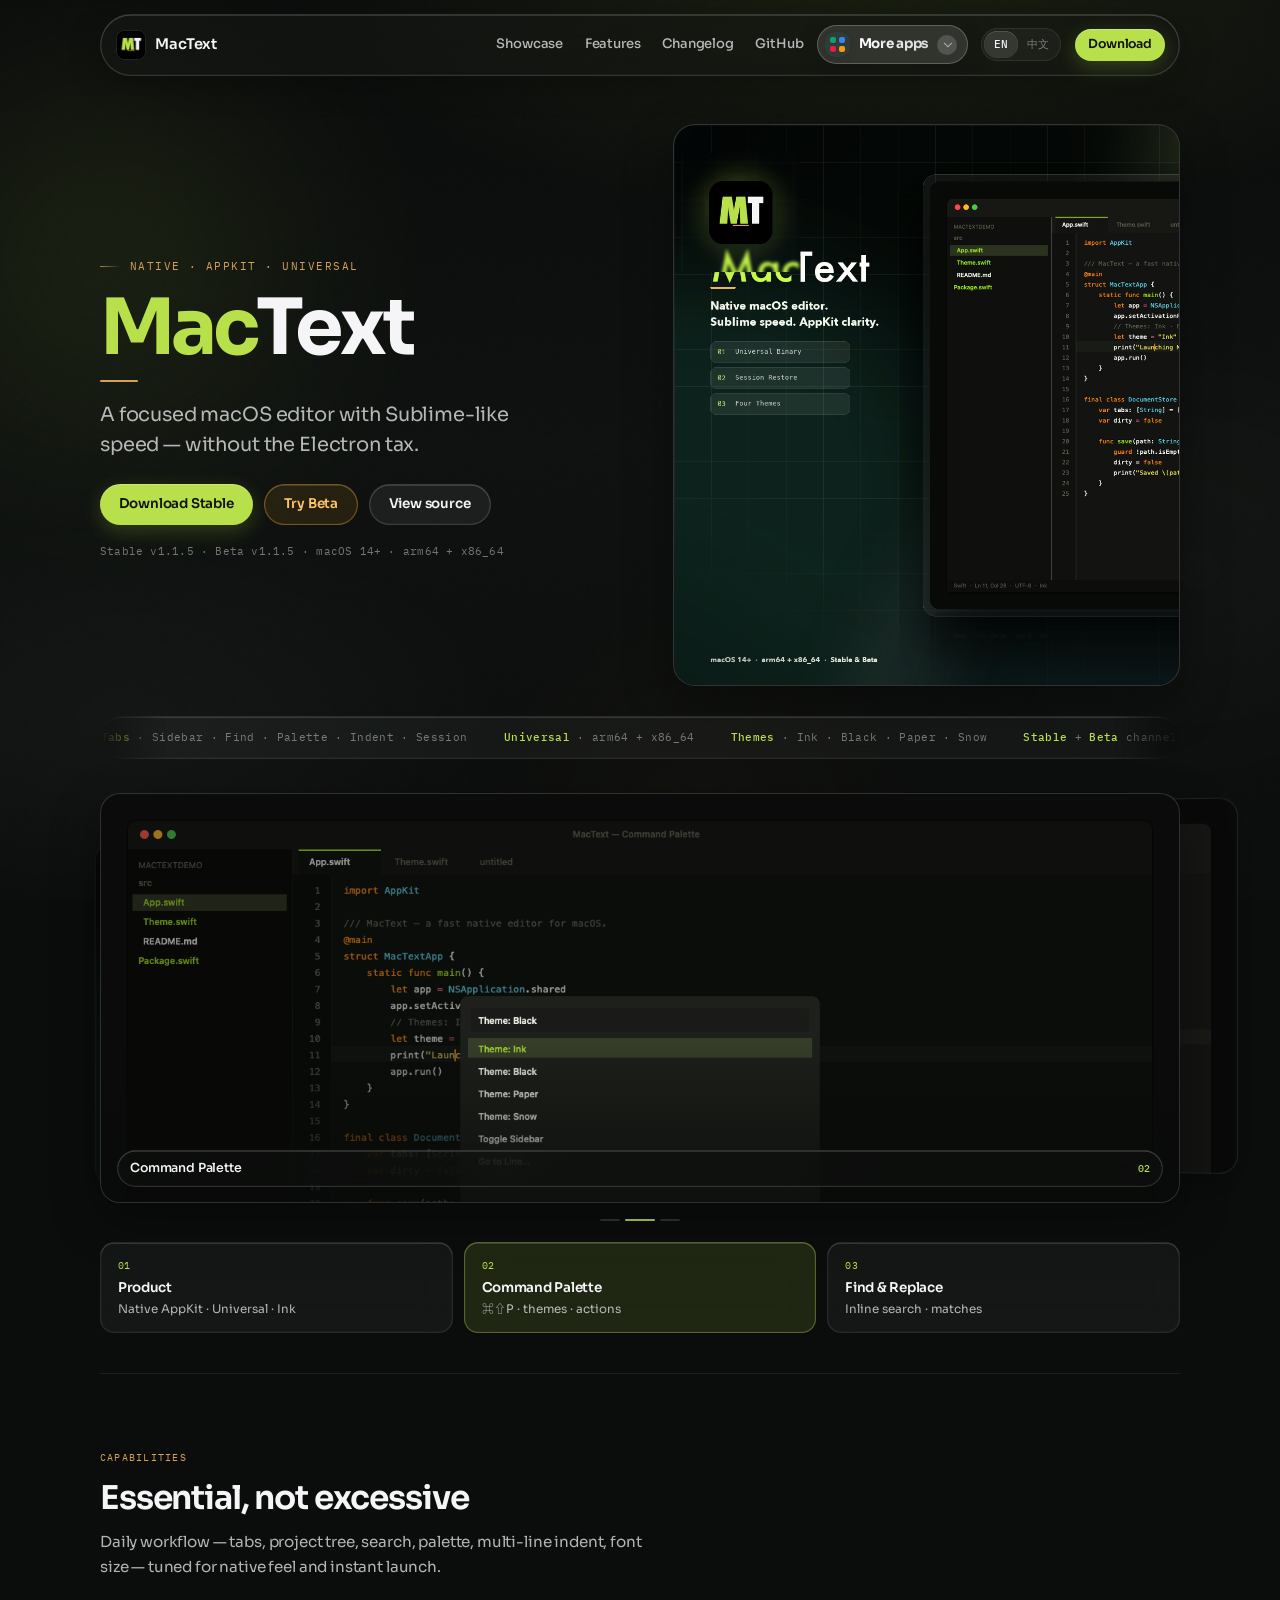
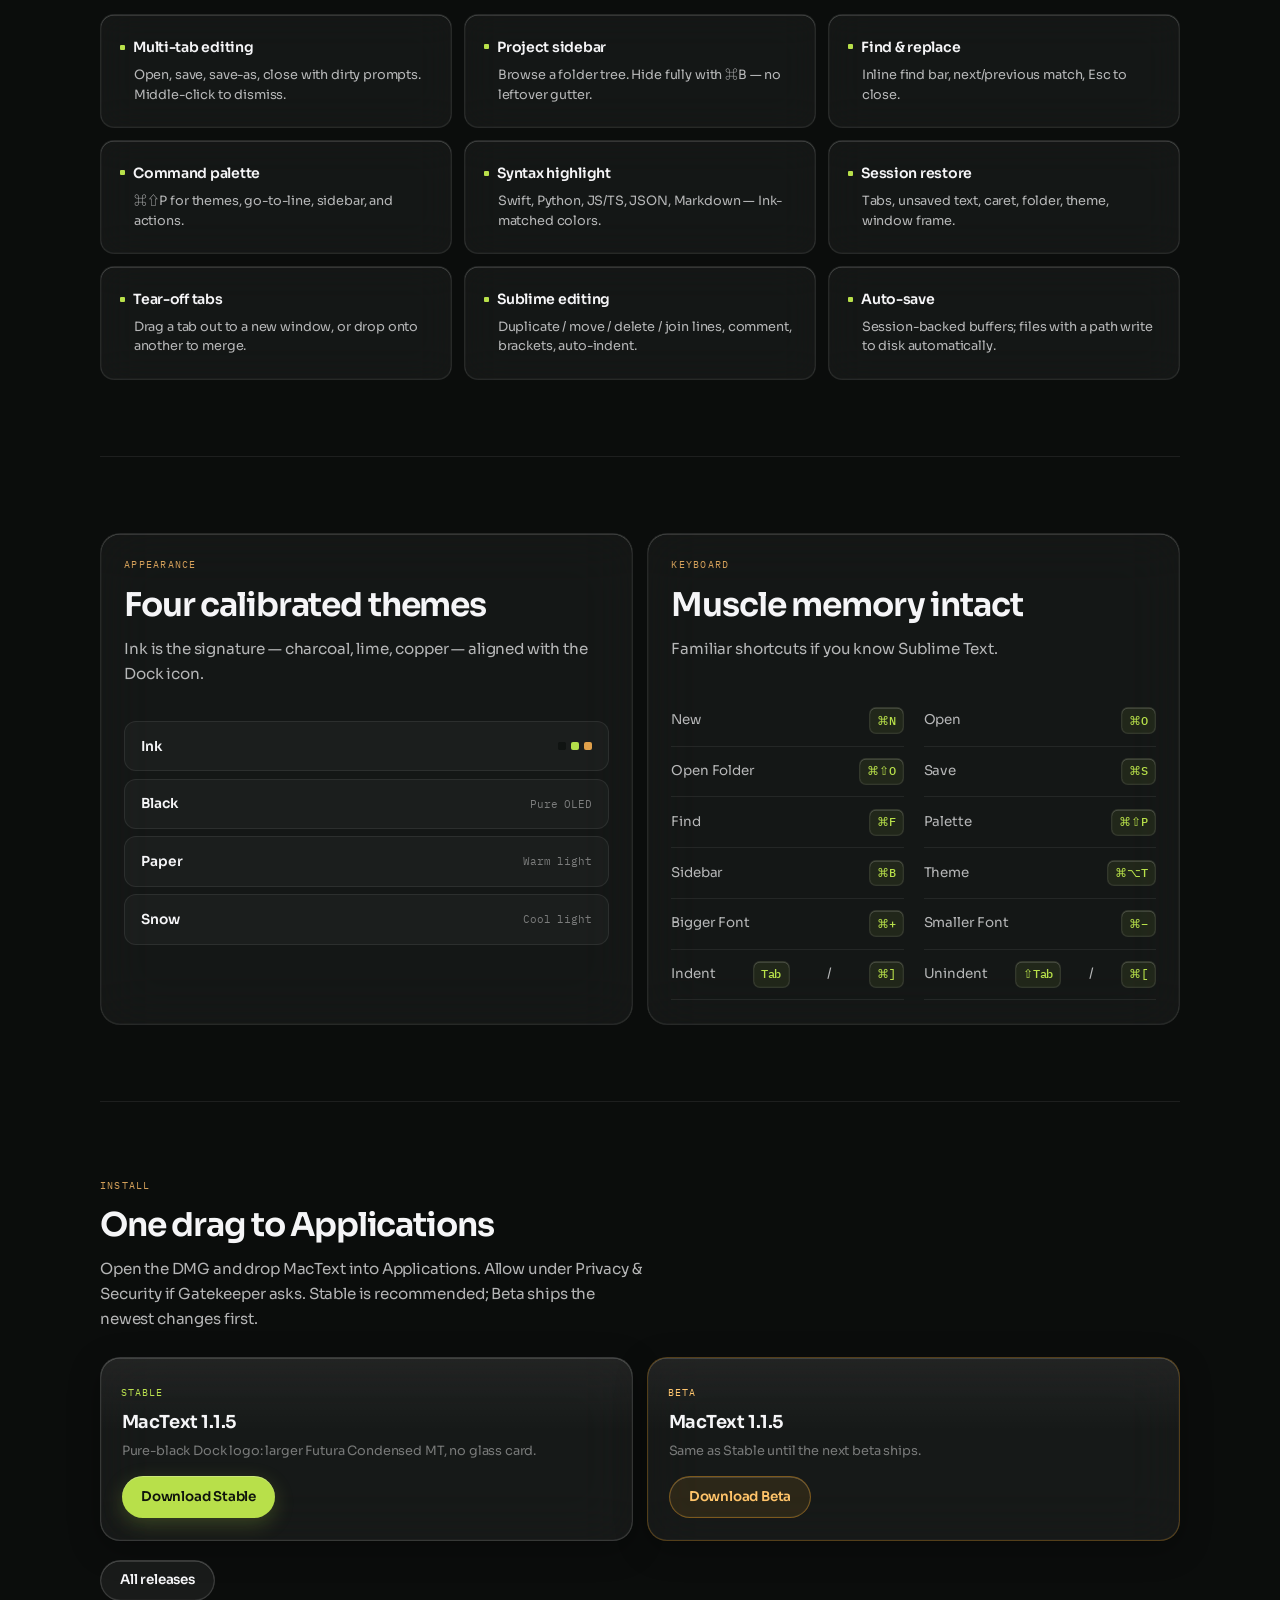
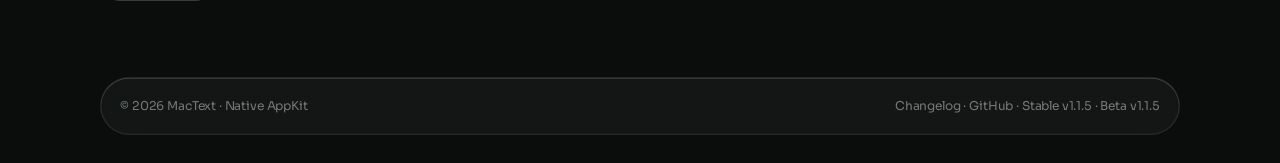
==== commit 9d6477d0: "Fix More apps menu contrast on light site headers. Sync shared more-apps styles so nav labels stay r" ====
--- a/docs/index.html
+++ b/docs/index.html
@@ -21,7 +21,7 @@
   <link rel="preconnect" href="https://fonts.gstatic.com" crossorigin />
   <link href="https://fonts.googleapis.com/css2?family=IBM+Plex+Mono:wght@400;500&family=Noto+Sans+SC:wght@400;500;600;700&family=Sora:wght@400;500;600;700&display=swap" rel="stylesheet" />
   <link rel="stylesheet" href="assets/site.css?v=6" />
-  <link rel="stylesheet" href="more-apps.css?v=5" />
+  <link rel="stylesheet" href="more-apps.css?v=6" />
   <script>
     (function () {
       try {
--- a/docs/more-apps.css
+++ b/docs/more-apps.css
@@ -13,17 +13,20 @@
   user-select: none;
   font: inherit;
   color: inherit;
+  position: relative;
+  isolation: isolate;
   display: inline-flex;
   align-items: center;
-  gap: 0.5rem;
-  padding: 0.42rem 0.72rem 0.42rem 0.55rem;
-  border-radius: 12px;
-  border: 1px solid rgba(21, 27, 35, 0.1);
+  gap: 0.55rem;
+  padding: 0.38rem 0.62rem 0.38rem 0.42rem;
+  border-radius: 999px;
+  border: 1px solid rgba(16, 24, 40, 0.1);
   background:
-    linear-gradient(180deg, rgba(255, 255, 255, 0.92), rgba(248, 249, 250, 0.88));
-  box-shadow:
-    0 1px 0 rgba(255, 255, 255, 0.9) inset,
-    0 4px 14px rgba(21, 27, 35, 0.06);
+    linear-gradient(180deg, rgba(255, 255, 255, 0.98), rgba(248, 250, 252, 0.94));
+  box-shadow:
+    0 1px 0 rgba(255, 255, 255, 1) inset,
+    0 1px 2px rgba(16, 24, 40, 0.04),
+    0 6px 18px rgba(16, 24, 40, 0.06);
   transition:
     color 0.22s ease,
     background 0.22s ease,
@@ -32,82 +35,131 @@
     transform 0.22s ease;
 }
 
+.more-apps > summary::before {
+  content: "";
+  position: absolute;
+  inset: -1px;
+  border-radius: inherit;
+  padding: 1px;
+  background: linear-gradient(120deg, #0f9f6e 0%, #3b82f6 38%, #e11d48 72%, #f59e0b 100%);
+  -webkit-mask:
+    linear-gradient(#fff 0 0) content-box,
+    linear-gradient(#fff 0 0);
+  mask:
+    linear-gradient(#fff 0 0) content-box,
+    linear-gradient(#fff 0 0);
+  -webkit-mask-composite: xor;
+  mask-composite: exclude;
+  opacity: 0;
+  transition: opacity 0.25s ease;
+  pointer-events: none;
+  z-index: -1;
+}
+
 .more-apps > summary::-webkit-details-marker {
   display: none;
 }
 
 .more-apps-ico {
   display: grid;
-  grid-template-columns: repeat(2, 5px);
+  grid-template-columns: repeat(2, 6px);
   gap: 3px;
-  padding: 4px;
-  border-radius: 8px;
-  background: linear-gradient(145deg, rgba(232, 77, 50, 0.12), rgba(46, 107, 148, 0.12));
-  box-shadow: 0 0 0 1px rgba(21, 27, 35, 0.06);
+  padding: 5px;
+  border-radius: 10px;
+  background:
+    linear-gradient(145deg, rgba(15, 159, 110, 0.1), rgba(59, 130, 246, 0.08));
+  box-shadow:
+    0 0 0 1px rgba(16, 24, 40, 0.06),
+    0 4px 10px rgba(16, 24, 40, 0.05);
   flex: 0 0 auto;
+  transition: transform 0.25s ease, box-shadow 0.25s ease;
 }
 
 .more-apps-ico i {
   display: block;
-  width: 5px;
-  height: 5px;
+  width: 6px;
+  height: 6px;
   border-radius: 2px;
-  background: var(--dot, #e84d32);
+  background: var(--dot, #0f9f6e);
+  box-shadow: 0 1px 2px rgba(0, 0, 0, 0.12);
 }
 
 .more-apps-ico i:nth-child(1) { --dot: #0f9f6e; }
-.more-apps-ico i:nth-child(2) { --dot: #e84d32; }
-.more-apps-ico i:nth-child(3) { --dot: #2e6b94; }
-.more-apps-ico i:nth-child(4) { --dot: #0d7a6c; }
+.more-apps-ico i:nth-child(2) { --dot: #3b82f6; }
+.more-apps-ico i:nth-child(3) { --dot: #e11d48; }
+.more-apps-ico i:nth-child(4) { --dot: #f59e0b; }
 
 .more-apps-label {
-  font-size: 0.86rem;
+  font-size: 0.84rem;
   font-weight: 700;
-  letter-spacing: -0.01em;
+  letter-spacing: -0.02em;
   white-space: nowrap;
+  color: #344054;
 }
 
 .more-apps-chevron {
   display: inline-flex;
   align-items: center;
   justify-content: center;
-  width: 1.15rem;
-  height: 1.15rem;
+  width: 1.25rem;
+  height: 1.25rem;
   border-radius: 999px;
-  background: rgba(21, 27, 35, 0.06);
+  background: rgba(16, 24, 40, 0.06);
   flex: 0 0 auto;
-  transition: transform 0.22s ease, background 0.22s ease;
+  transition: transform 0.25s ease, background 0.25s ease;
 }
 
 .more-apps-chevron::after {
   content: "";
-  width: 0.32rem;
-  height: 0.32rem;
-  border-right: 1.5px solid currentColor;
-  border-bottom: 1.5px solid currentColor;
+  width: 0.34rem;
+  height: 0.34rem;
+  border-right: 1.75px solid currentColor;
+  border-bottom: 1.75px solid currentColor;
   transform: rotate(45deg) translateY(-1px);
-  opacity: 0.62;
+  opacity: 0.55;
 }
 
 .more-apps > summary:hover {
-  border-color: rgba(21, 27, 35, 0.16);
+  border-color: rgba(16, 24, 40, 0.14);
   background: #fff;
   box-shadow:
     0 1px 0 rgba(255, 255, 255, 1) inset,
-    0 8px 22px rgba(21, 27, 35, 0.08);
+    0 10px 28px rgba(16, 24, 40, 0.1);
   transform: translateY(-1px);
 }
 
+.more-apps > summary:hover::before {
+  opacity: 0.55;
+}
+
+.more-apps > summary:hover .more-apps-ico {
+  transform: scale(1.04);
+  box-shadow:
+    0 0 0 1px rgba(15, 159, 110, 0.15),
+    0 6px 14px rgba(15, 159, 110, 0.12);
+}
+
+.more-apps > summary:focus-visible {
+  outline: none;
+  box-shadow:
+    0 0 0 3px rgba(59, 130, 246, 0.28),
+    0 8px 22px rgba(16, 24, 40, 0.08);
+}
+
 .more-apps[open] > summary {
-  border-color: rgba(232, 77, 50, 0.28);
+  border-color: rgba(59, 130, 246, 0.28);
   background: #fff;
   box-shadow:
-    0 0 0 3px rgba(232, 77, 50, 0.1),
-    0 10px 24px rgba(21, 27, 35, 0.08);
+    0 0 0 3px rgba(59, 130, 246, 0.12),
+    0 12px 28px rgba(16, 24, 40, 0.1);
+}
+
+.more-apps[open] > summary::before {
+  opacity: 0.85;
 }
 
 .more-apps[open] .more-apps-chevron {
-  background: rgba(232, 77, 50, 0.12);
+  background: rgba(59, 130, 246, 0.12);
   transform: rotate(180deg);
 }
 
@@ -118,14 +170,14 @@
   min-width: 292px;
   padding: 0.45rem;
   border-radius: 18px;
-  border: 1px solid rgba(21, 27, 35, 0.08);
+  border: 1px solid rgba(16, 24, 40, 0.08);
   background: rgba(255, 255, 255, 0.98);
-  color: #151b23;
+  color: #101828;
   -webkit-backdrop-filter: blur(18px) saturate(160%);
   backdrop-filter: blur(18px) saturate(160%);
   box-shadow:
-    0 1px 0 rgba(255, 255, 255, 0.9) inset,
-    0 24px 56px rgba(21, 27, 35, 0.14);
+    0 1px 0 rgba(255, 255, 255, 0.95) inset,
+    0 24px 56px rgba(16, 24, 40, 0.14);
   z-index: 60;
   transform-origin: top right;
   animation: moreAppsIn 0.22s cubic-bezier(0.22, 1, 0.36, 1);
@@ -151,7 +203,7 @@
   font-weight: 700;
   letter-spacing: 0.08em;
   text-transform: uppercase;
-  color: #616d7c;
+  color: #64748b;
 }
 
 .more-apps-head::before {
@@ -159,7 +211,7 @@
   width: 1.1rem;
   height: 2px;
   border-radius: 999px;
-  background: linear-gradient(90deg, #0f9f6e, #e84d32, #2e6b94);
+  background: linear-gradient(90deg, #0f9f6e, #3b82f6, #e11d48, #f59e0b);
 }
 
 .more-apps-panel a {
@@ -168,7 +220,7 @@
   gap: 0.15rem 0.65rem;
   align-items: center;
   text-decoration: none !important;
-  color: #151b23 !important;
+  color: #101828 !important;
   padding: 0.72rem 0.75rem !important;
   border-radius: 12px !important;
   background: transparent !important;
@@ -179,7 +231,7 @@
 }
 
 .more-apps-panel a:hover {
-  background: color-mix(in srgb, var(--app-accent, #e84d32) 9%, white) !important;
+  background: color-mix(in srgb, var(--app-accent, #3b82f6) 9%, white) !important;
   transform: translateX(2px);
 }
 
@@ -195,8 +247,8 @@
   font-weight: 800;
   letter-spacing: -0.03em;
   color: #fff;
-  background: linear-gradient(145deg, var(--app-accent, #e84d32), color-mix(in srgb, var(--app-accent, #e84d32) 72%, #000));
-  box-shadow: 0 6px 14px color-mix(in srgb, var(--app-accent, #e84d32) 28%, transparent);
+  background: linear-gradient(145deg, var(--app-accent, #3b82f6), color-mix(in srgb, var(--app-accent, #3b82f6) 72%, #000));
+  box-shadow: 0 6px 14px color-mix(in srgb, var(--app-accent, #3b82f6) 28%, transparent);
 }
 
 .more-apps-panel .app-name {
@@ -209,7 +261,7 @@
   grid-column: 2;
   font-size: 0.74rem;
   font-weight: 500;
-  color: #616d7c;
+  color: #64748b;
 }
 
 .more-apps-arrow {
@@ -225,34 +277,42 @@
   transform: translate(1px, -1px);
 }
 
-/* 透明导航栏（ZipX 等） */
+/* 透明 / 深色导航栏（仅 .nav / .topbar，不含浅色 .site-header） */
 .nav:not(.scrolled) .more-apps > summary,
-.site-header:not(.scrolled) .more-apps > summary,
 .topbar:not(.on) .more-apps > summary {
-  color: rgba(255, 255, 255, 0.94);
+  color: rgba(255, 255, 255, 0.96);
   border-color: rgba(255, 255, 255, 0.22);
-  background: rgba(255, 255, 255, 0.1);
-  box-shadow: 0 8px 22px rgba(0, 0, 0, 0.12);
+  background: rgba(255, 255, 255, 0.12);
+  box-shadow: 0 8px 24px rgba(0, 0, 0, 0.14);
+}
+
+.nav:not(.scrolled) .more-apps-label,
+.topbar:not(.on) .more-apps-label {
+  background: linear-gradient(90deg, #fff 0%, rgba(255, 255, 255, 0.82) 100%);
+  -webkit-background-clip: text;
+  background-clip: text;
+  color: transparent;
 }
 
 .nav:not(.scrolled) .more-apps > summary:hover,
 .nav:not(.scrolled) .more-apps[open] > summary,
-.site-header:not(.scrolled) .more-apps > summary:hover,
-.site-header:not(.scrolled) .more-apps[open] > summary,
 .topbar:not(.on) .more-apps > summary:hover,
 .topbar:not(.on) .more-apps[open] > summary {
   color: #fff;
-  border-color: rgba(255, 255, 255, 0.34);
+  border-color: rgba(255, 255, 255, 0.36);
+  background: rgba(255, 255, 255, 0.18);
+}
+
+.nav:not(.scrolled) .more-apps-chevron,
+.topbar:not(.on) .more-apps-chevron {
   background: rgba(255, 255, 255, 0.16);
 }
 
-.nav:not(.scrolled) .more-apps-chevron,
-.site-header:not(.scrolled) .more-apps-chevron,
-.topbar:not(.on) .more-apps-chevron {
-  background: rgba(255, 255, 255, 0.14);
-}
-
 @media (max-width: 720px) {
+  .more-apps > summary {
+    padding: 0.42rem 0.55rem 0.42rem 0.42rem;
+  }
+
   .more-apps-panel {
     right: auto;
     left: 50%;
@@ -280,7 +340,8 @@
 
   .more-apps > summary,
   .more-apps-panel a,
-  .more-apps-chevron {
+  .more-apps-chevron,
+  .more-apps-ico {
     transition: none;
   }
 }
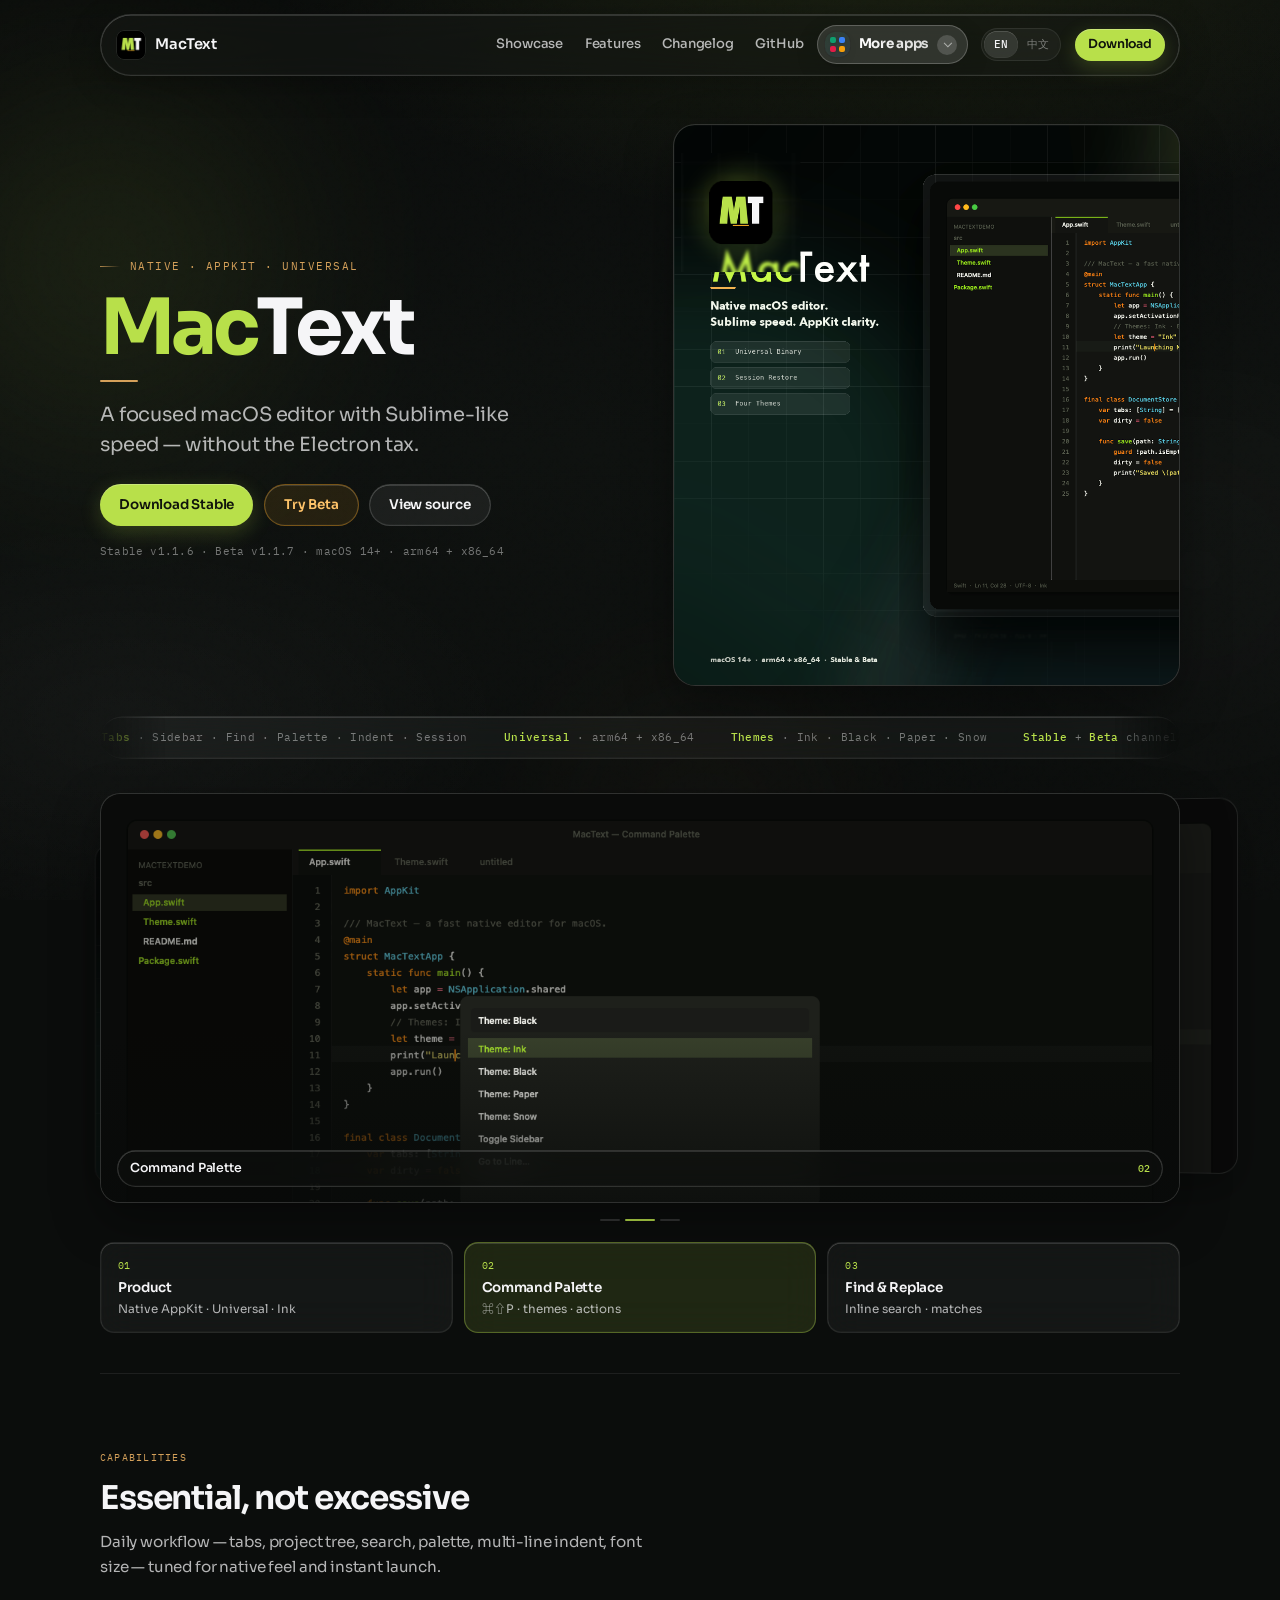
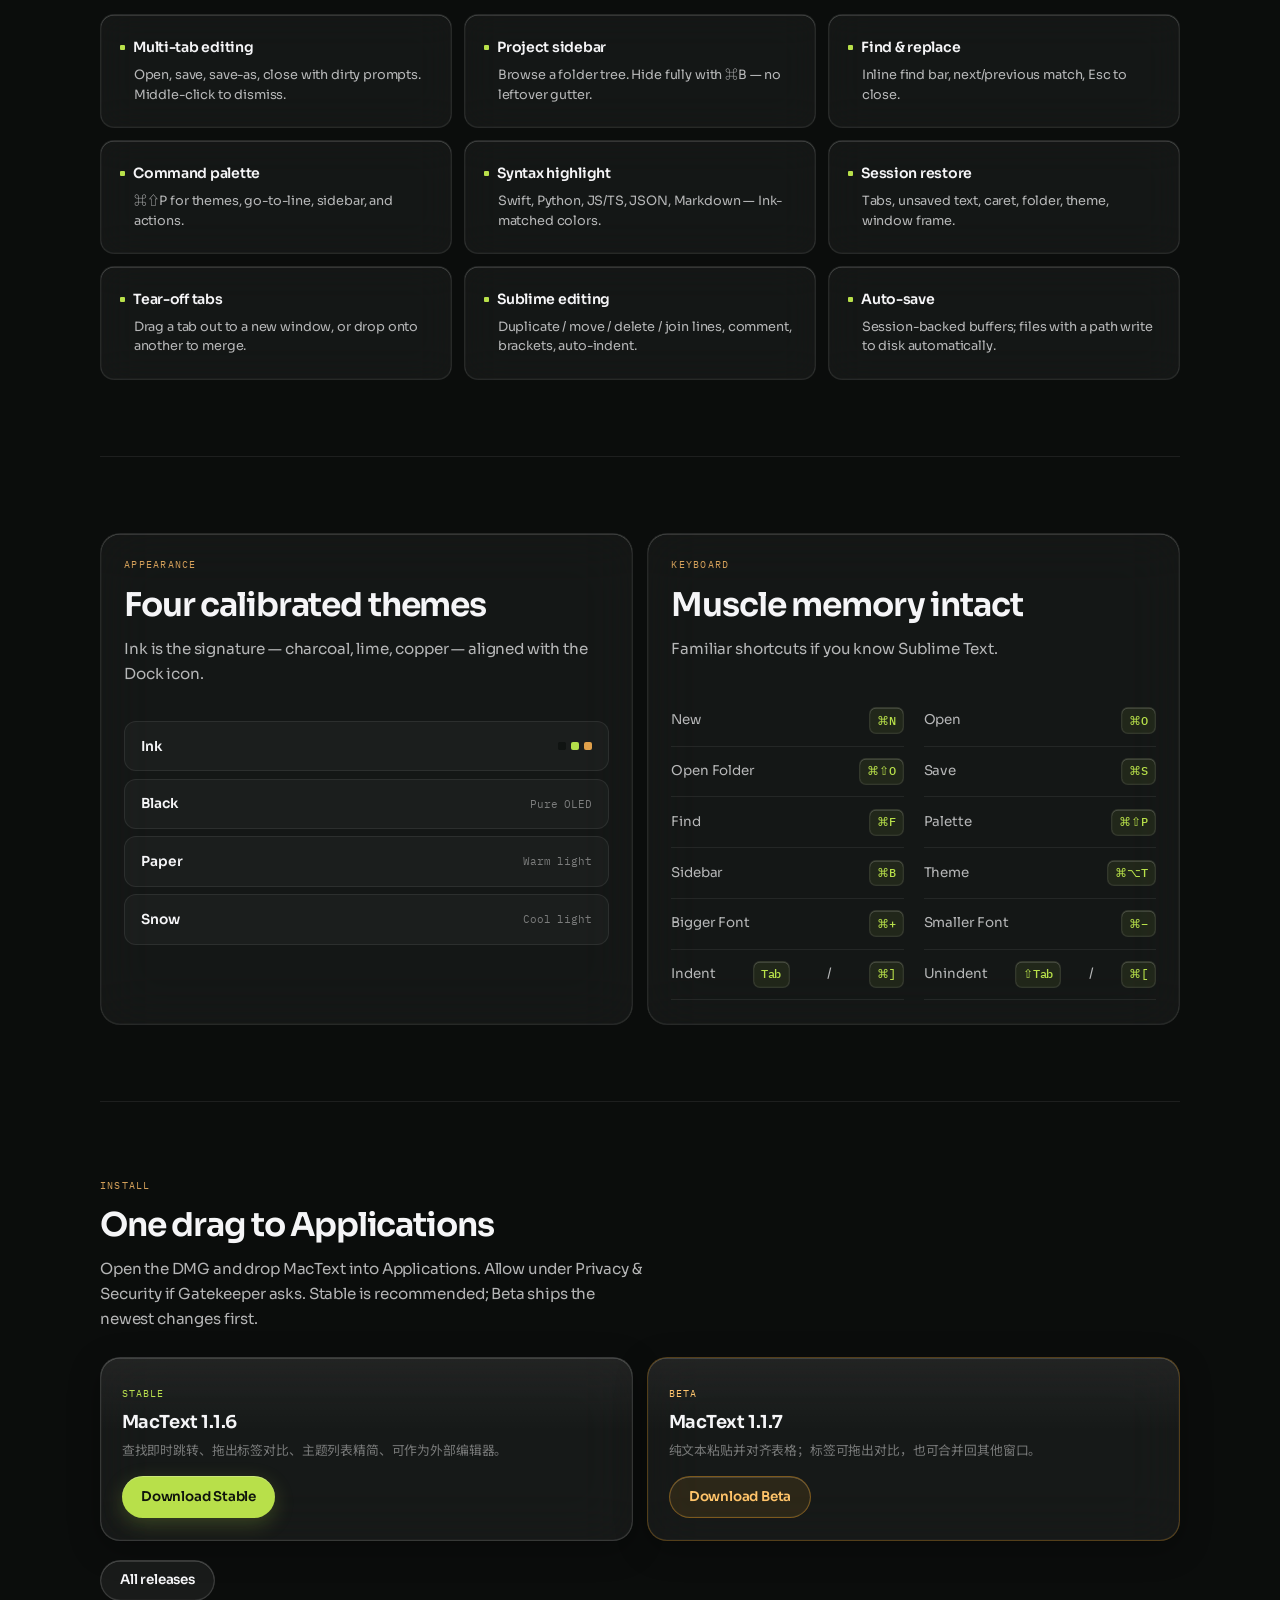
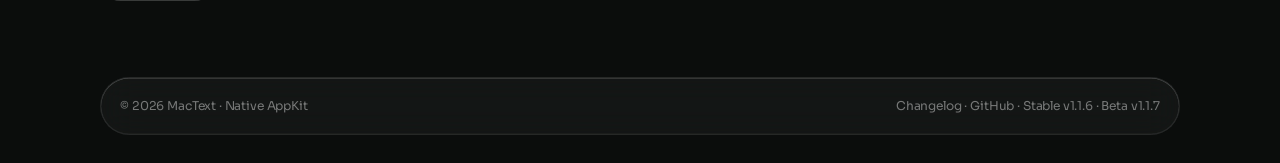
==== commit ccba3e33: "Ship 1.1.7 beta: plain-text paste, merge tabs back. Promote 1.1.6 to the site stable channel so the " ====
--- a/docs/index.html
+++ b/docs/index.html
@@ -116,11 +116,11 @@
           <div class="accent-bar" aria-hidden="true"></div>
           <h1 data-i18n="hero.h1">A focused macOS editor with Sublime-like speed — without the Electron tax.</h1>
           <div class="actions">
-            <a class="btn btn-solid" id="hero-stable" href="https://github.com/linux503/MacText/releases/download/v1.1.5/MacText-1.1.5.dmg" data-i18n="hero.cta">Download Stable</a>
-            <a class="btn btn-beta" id="hero-beta" href="https://github.com/linux503/MacText/releases/download/v1.1.5/MacText-1.1.5.dmg" data-i18n="hero.beta">Try Beta</a>
+            <a class="btn btn-solid" id="hero-stable" href="https://github.com/linux503/MacText/releases/download/v1.1.6/MacText-1.1.6.dmg" data-i18n="hero.cta">Download Stable</a>
+            <a class="btn btn-beta" id="hero-beta" href="https://github.com/linux503/MacText/releases/download/v1.1.7/MacText-1.1.7.dmg" data-i18n="hero.beta">Try Beta</a>
             <a class="btn btn-ghost" href="https://github.com/linux503/MacText" data-i18n="hero.src">View source</a>
           </div>
-          <p class="meta" id="hero-meta">Stable v1.1.5 · Beta v1.1.5 · macOS 14+ · arm64 + x86_64</p>
+          <p class="meta" id="hero-meta">Stable v1.1.6 · Beta v1.1.7 · macOS 14+ · arm64 + x86_64</p>
         </div>
         <aside class="hero-visual" aria-label="Product preview">
           <div class="hero-frame">
@@ -248,18 +248,18 @@
       <div class="dl-channels">
         <div class="dl-card">
           <span class="label" data-i18n="dl.stableLabel">Stable</span>
-          <div class="ver" id="dl-stable-ver">MacText 1.1.5</div>
+          <div class="ver" id="dl-stable-ver">MacText 1.1.6</div>
           <p class="hint" id="dl-stable-notes" data-i18n="dl.stableHint">Recommended for daily use. Previous release promoted after the latest ships.</p>
           <div class="actions">
-            <a class="btn btn-solid" id="dl-stable" href="https://github.com/linux503/MacText/releases/download/v1.1.5/MacText-1.1.5.dmg" data-i18n="dl.cta">Download Stable</a>
+            <a class="btn btn-solid" id="dl-stable" href="https://github.com/linux503/MacText/releases/download/v1.1.6/MacText-1.1.6.dmg" data-i18n="dl.cta">Download Stable</a>
           </div>
         </div>
         <div class="dl-card is-beta">
           <span class="label" data-i18n="dl.betaLabel">Beta</span>
-          <div class="ver" id="dl-beta-ver">MacText 1.1.5</div>
+          <div class="ver" id="dl-beta-ver">MacText 1.1.7</div>
           <p class="hint" id="dl-beta-notes" data-i18n="dl.betaHint">Latest build for early access. Becomes Stable on the next release.</p>
           <div class="actions">
-            <a class="btn btn-beta" id="dl-beta" href="https://github.com/linux503/MacText/releases/download/v1.1.5/MacText-1.1.5.dmg" data-i18n="dl.beta">Download Beta</a>
+            <a class="btn btn-beta" id="dl-beta" href="https://github.com/linux503/MacText/releases/download/v1.1.7/MacText-1.1.7.dmg" data-i18n="dl.beta">Download Beta</a>
           </div>
         </div>
       </div>
@@ -270,7 +270,7 @@
 
     <footer>
       <span data-i18n="ft">© 2026 MacText · Native AppKit</span>
-      <span><a href="./changelog.html" data-i18n="nav.changelog">Changelog</a> · <a href="https://github.com/linux503/MacText">GitHub</a> · <a id="footer-stable" href="https://github.com/linux503/MacText/releases/tag/v1.1.5">Stable v1.1.5</a> · <a id="footer-beta" href="https://github.com/linux503/MacText/releases/tag/v1.1.5">Beta v1.1.5</a></span>
+      <span><a href="./changelog.html" data-i18n="nav.changelog">Changelog</a> · <a href="https://github.com/linux503/MacText">GitHub</a> · <a id="footer-stable" href="https://github.com/linux503/MacText/releases/tag/v1.1.6">Stable v1.1.6</a> · <a id="footer-beta" href="https://github.com/linux503/MacText/releases/tag/v1.1.7">Beta v1.1.7</a></span>
     </footer>
   </div>
 
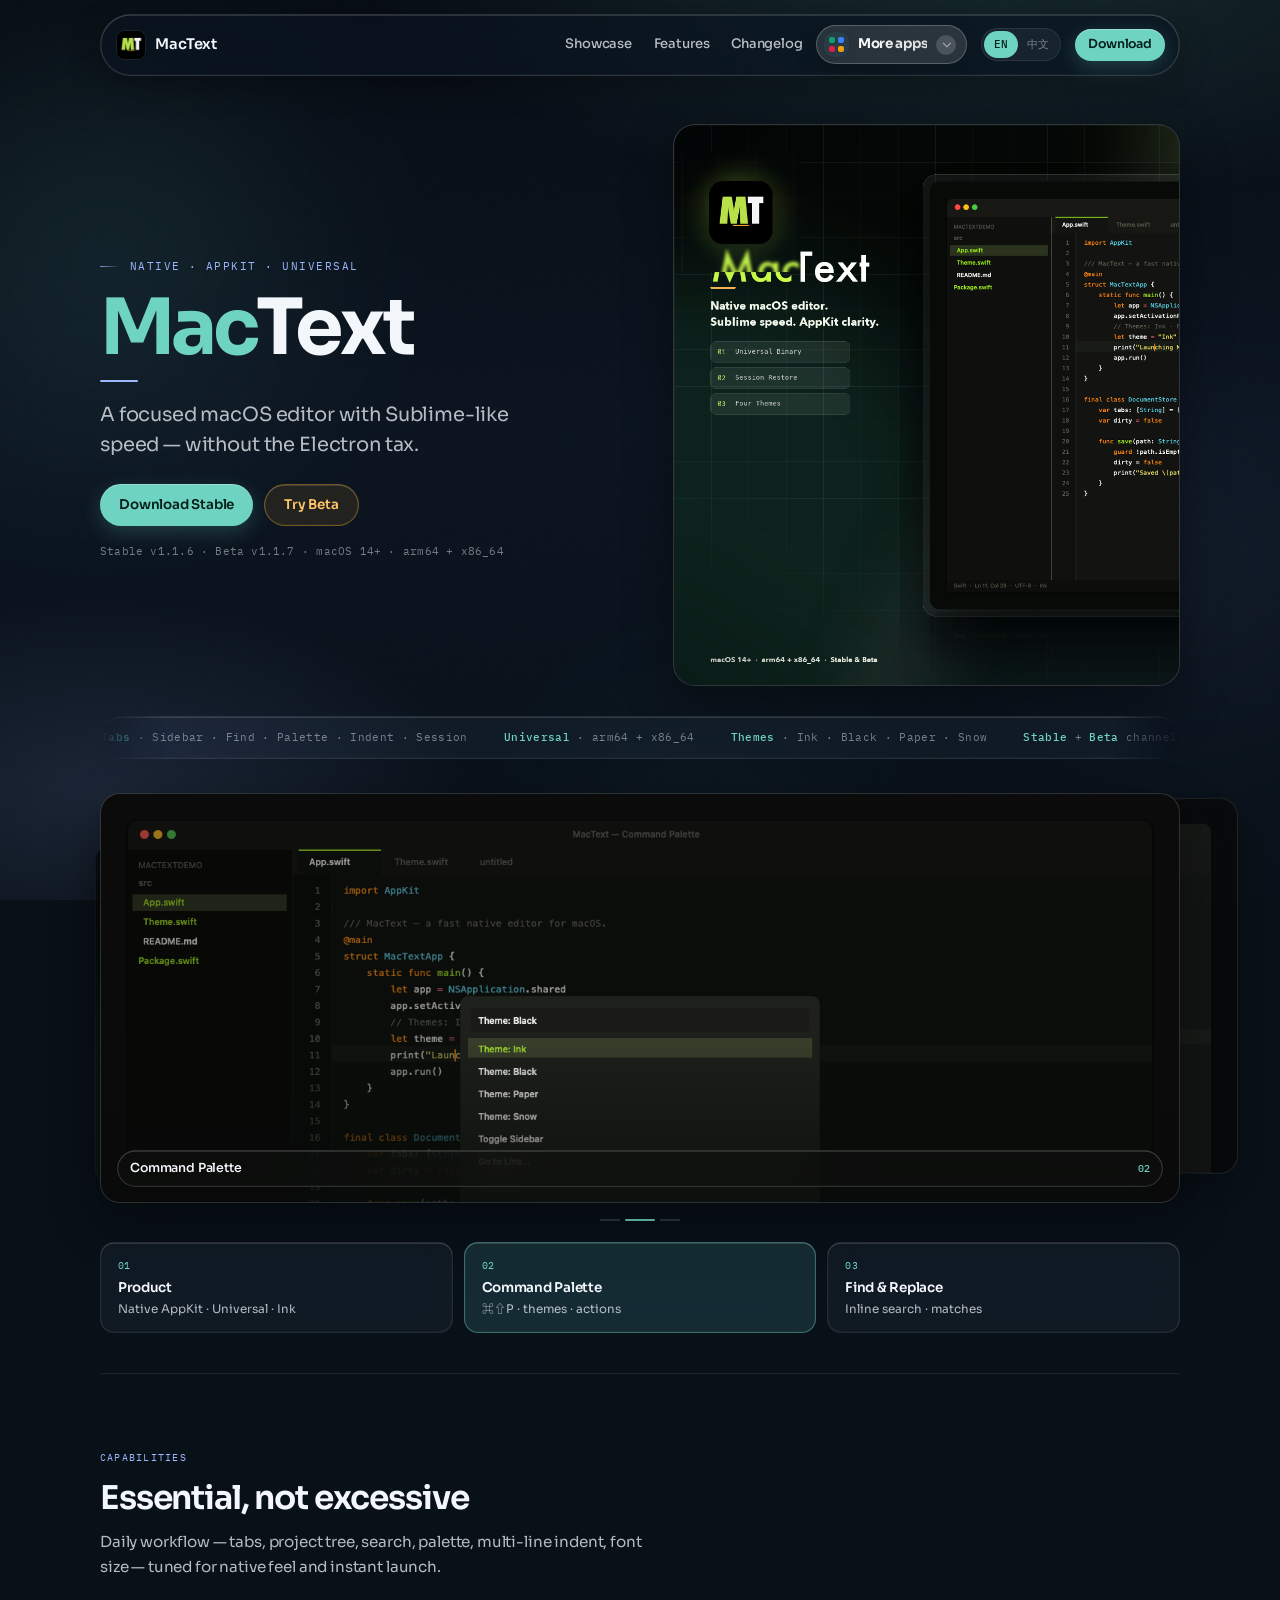
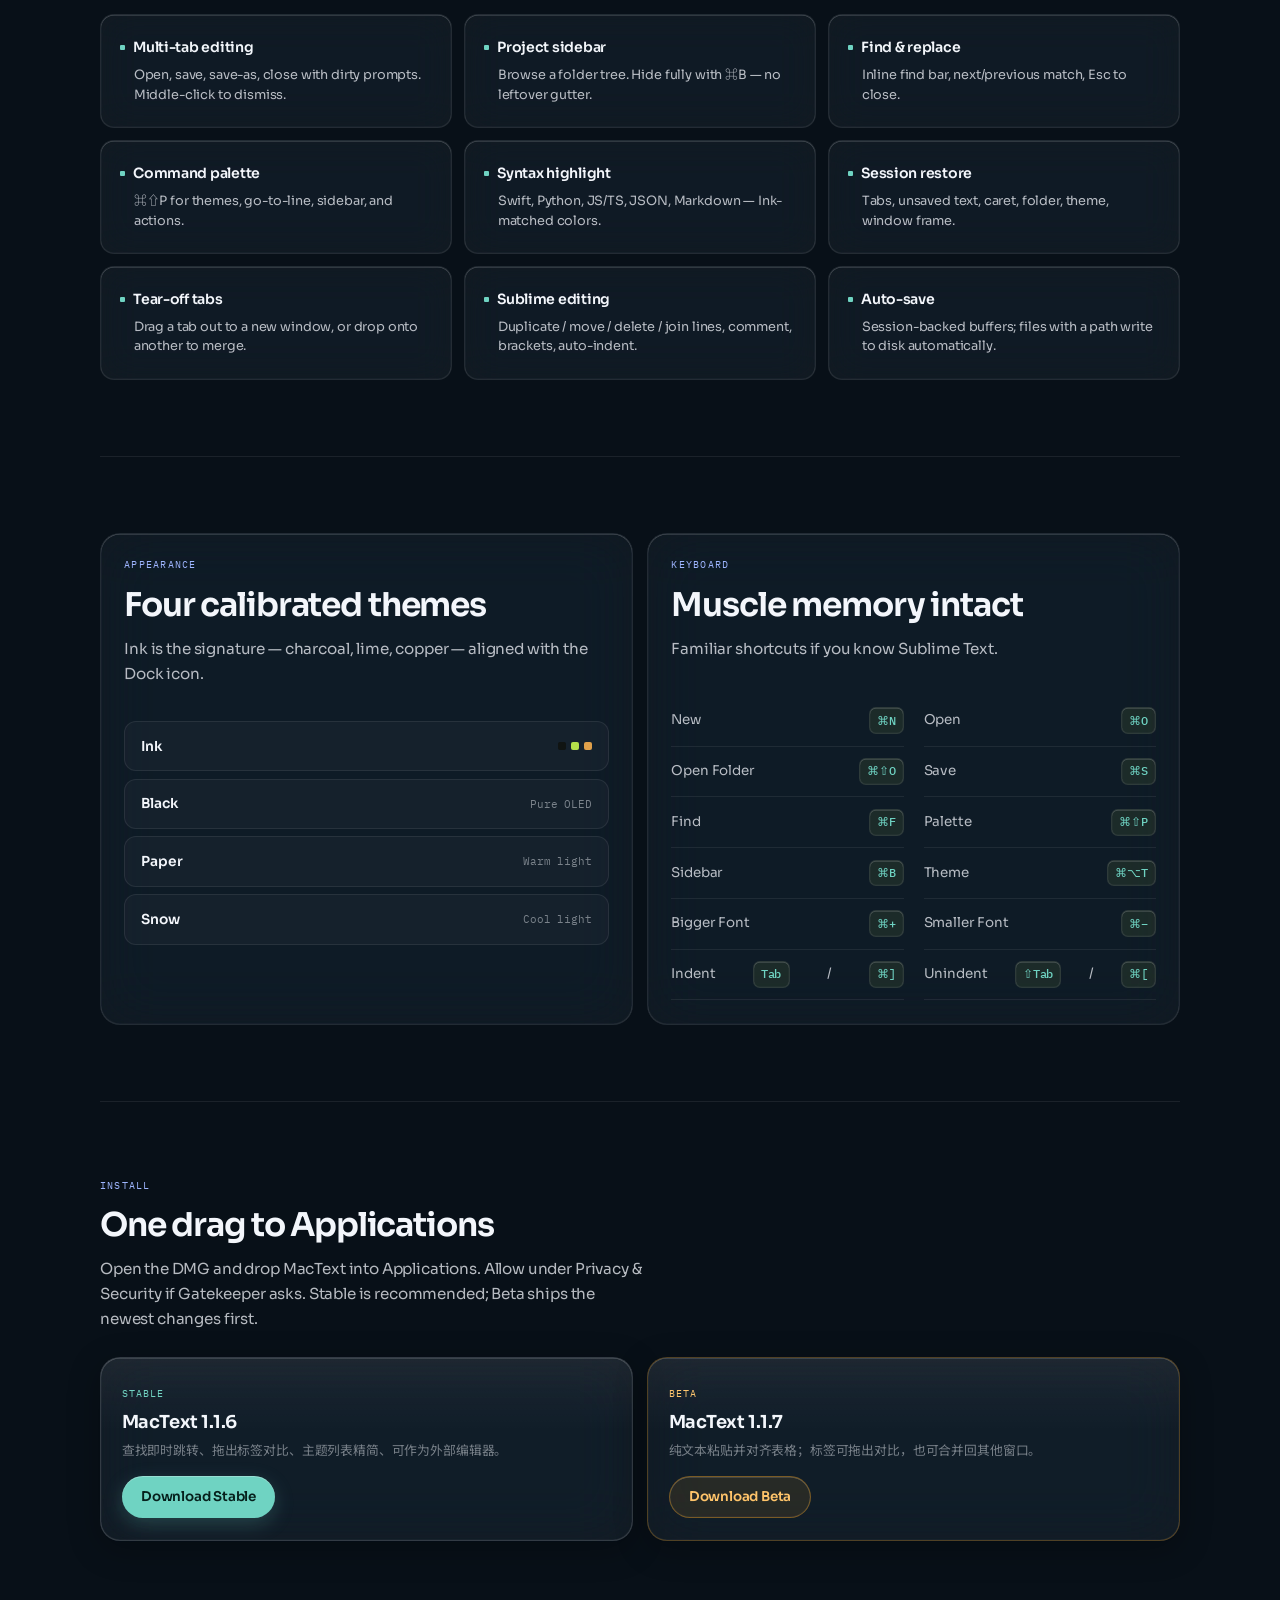
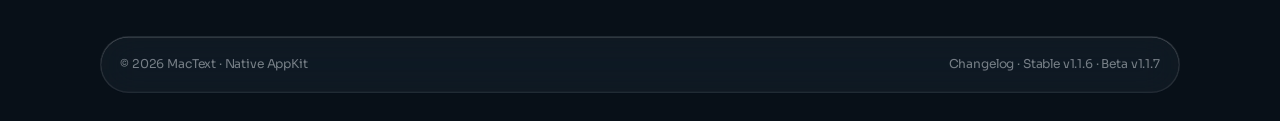
==== commit ab5b379c: "Refresh the site palette and simplify language and mobile nav. Use an ink-and-mint scheme, one click" ====
--- a/docs/index.html
+++ b/docs/index.html
@@ -20,8 +20,8 @@
   <link rel="preconnect" href="https://fonts.googleapis.com" />
   <link rel="preconnect" href="https://fonts.gstatic.com" crossorigin />
   <link href="https://fonts.googleapis.com/css2?family=IBM+Plex+Mono:wght@400;500&family=Noto+Sans+SC:wght@400;500;600;700&family=Sora:wght@400;500;600;700&display=swap" rel="stylesheet" />
-  <link rel="stylesheet" href="assets/site.css?v=6" />
-  <link rel="stylesheet" href="more-apps.css?v=6" />
+  <link rel="stylesheet" href="assets/site.css?v=7" />
+  <link rel="stylesheet" href="more-apps.css?v=7" />
   <script>
     (function () {
       try {
@@ -60,11 +60,11 @@
         MacText
       </a>
       <div class="nav-end">
+        <button class="nav-toggle" type="button" aria-expanded="false" aria-label="Menu"><span></span><span></span></button>
         <div class="nav-links">
           <a href="#showcase" data-i18n="nav.shots">Showcase</a>
           <a href="#features" data-i18n="nav.features">Features</a>
           <a href="./changelog.html" data-i18n="nav.changelog">Changelog</a>
-          <a href="https://github.com/linux503/MacText">GitHub</a>
         </div>
                 <details class="more-apps" data-more-apps="mactext" data-lang="en">
           <summary>
@@ -74,36 +74,60 @@
           </summary>
           <div class="more-apps-panel" role="menu">
             <div class="more-apps-head">Other tools by linux503</div>
-            <a href="https://linux503.github.io/Flare/" target="_blank" rel="noopener noreferrer" role="menuitem" style="--app-accent:#0f9f6e">
-              <span class="more-apps-badge">Fl</span>
+            <a href="https://linux503.github.io/Flare/" target="_blank" rel="noopener noreferrer" role="menuitem" style="--app-accent:#111111">
+              <img class="more-apps-logo" src="assets/apps/flare.png" alt="" width="32" height="32" />
               <span class="app-name">Flare</span>
-              <span class="app-desc">Screenshot & recording</span>
+              <span class="app-desc">Screenshot, recording, new TXT/Word/PPT</span>
               <span class="more-apps-arrow" aria-hidden="true">↗</span>
             </a>
             <a href="https://linux503.github.io/ZipX/" target="_blank" rel="noopener noreferrer" role="menuitem" style="--app-accent:#e84d32">
-              <span class="more-apps-badge">Zx</span>
+              <img class="more-apps-logo" src="assets/apps/zipx.png" alt="" width="32" height="32" />
               <span class="app-name">ZipX</span>
               <span class="app-desc">Compress & extract</span>
               <span class="more-apps-arrow" aria-hidden="true">↗</span>
             </a>
             <a href="https://linux503.github.io/suptools/" target="_blank" rel="noopener noreferrer" role="menuitem" style="--app-accent:#0d7a6c">
-              <span class="more-apps-badge">St</span>
+              <img class="more-apps-logo" src="assets/apps/suptools.png" alt="" width="32" height="32" />
               <span class="app-name">SupTools</span>
               <span class="app-desc">macOS super toolbox</span>
               <span class="more-apps-arrow" aria-hidden="true">↗</span>
             </a>
             <a href="https://linux503.github.io/MacFan/" target="_blank" rel="noopener noreferrer" role="menuitem" style="--app-accent:#0891b2">
-              <span class="more-apps-badge">Mf</span>
+              <img class="more-apps-logo" src="assets/apps/macfan.png" alt="" width="32" height="32" />
               <span class="app-name">MacFan</span>
               <span class="app-desc">Precise Mac fan control</span>
               <span class="more-apps-arrow" aria-hidden="true">↗</span>
             </a>
+            <a href="https://linux503.github.io/FilesDesk/" target="_blank" rel="noopener noreferrer" role="menuitem" style="--app-accent:#2563eb">
+              <img class="more-apps-logo" src="assets/apps/filesdesk.png" alt="" width="32" height="32" />
+              <span class="app-name">FilesDesk</span>
+              <span class="app-desc">Smart batch rename</span>
+              <span class="more-apps-arrow" aria-hidden="true">↗</span>
+            </a>
+            <a href="https://linux503.github.io/LocaDesk/" target="_blank" rel="noopener noreferrer" role="menuitem" style="--app-accent:#7c3aed">
+              <img class="more-apps-logo" src="assets/apps/locadesk.png" alt="" width="32" height="32" />
+              <span class="app-name">LocaDesk</span>
+              <span class="app-desc">Simulate iPhone location</span>
+              <span class="more-apps-arrow" aria-hidden="true">↗</span>
+            </a>
+            <a href="https://linux503.github.io/BattyBar/" target="_blank" rel="noopener noreferrer" role="menuitem" style="--app-accent:#16a34a">
+              <img class="more-apps-logo" src="assets/apps/battybar.png" alt="" width="32" height="32" />
+              <span class="app-name">BattyBar</span>
+              <span class="app-desc">MacBook battery control</span>
+              <span class="more-apps-arrow" aria-hidden="true">↗</span>
+            </a>
+            <a href="https://linux503.github.io/RemoteX/" target="_blank" rel="noopener noreferrer" role="menuitem" style="--app-accent:#e11d48">
+              <img class="more-apps-logo" src="assets/apps/remotex.png" alt="" width="32" height="32" />
+              <span class="app-name">RemoteX</span>
+              <span class="app-desc">Remote desktop, connect anywhere</span>
+              <span class="more-apps-arrow" aria-hidden="true">↗</span>
+            </a>
           </div>
         </details>
-        <div class="lang" role="group" aria-label="Language">
-          <a class="lang-link is-active" href="./?lang=en" aria-pressed="true" data-lang="en">EN</a>
-          <a class="lang-link" href="./zh/" aria-pressed="false" data-lang="zh">中文</a>
-        </div>
+        <a class="lang-switch" href="./zh/" data-lang="zh" aria-label="Switch to 中文">
+          <span class="is-on">EN</span>
+          <span>中文</span>
+        </a>
         <a class="btn btn-solid btn-sm" href="#download" data-i18n="nav.dl">Download</a>
       </div>
     </nav>
@@ -118,7 +142,6 @@
           <div class="actions">
             <a class="btn btn-solid" id="hero-stable" href="https://github.com/linux503/MacText/releases/download/v1.1.6/MacText-1.1.6.dmg" data-i18n="hero.cta">Download Stable</a>
             <a class="btn btn-beta" id="hero-beta" href="https://github.com/linux503/MacText/releases/download/v1.1.7/MacText-1.1.7.dmg" data-i18n="hero.beta">Try Beta</a>
-            <a class="btn btn-ghost" href="https://github.com/linux503/MacText" data-i18n="hero.src">View source</a>
           </div>
           <p class="meta" id="hero-meta">Stable v1.1.6 · Beta v1.1.7 · macOS 14+ · arm64 + x86_64</p>
         </div>
@@ -263,14 +286,11 @@
           </div>
         </div>
       </div>
-      <div class="actions">
-        <a class="btn btn-ghost" href="https://github.com/linux503/MacText/releases" data-i18n="dl.all">All releases</a>
-      </div>
     </section>
 
     <footer>
       <span data-i18n="ft">© 2026 MacText · Native AppKit</span>
-      <span><a href="./changelog.html" data-i18n="nav.changelog">Changelog</a> · <a href="https://github.com/linux503/MacText">GitHub</a> · <a id="footer-stable" href="https://github.com/linux503/MacText/releases/tag/v1.1.6">Stable v1.1.6</a> · <a id="footer-beta" href="https://github.com/linux503/MacText/releases/tag/v1.1.7">Beta v1.1.7</a></span>
+      <span><a href="./changelog.html" data-i18n="nav.changelog">Changelog</a> · <span id="footer-stable">Stable v1.1.6</span> · <span id="footer-beta">Beta v1.1.7</span></span>
     </footer>
   </div>
 
@@ -419,7 +439,6 @@
           if (stable && stable.version) {
             setHref("hero-stable", stable.dmg);
             setHref("dl-stable", stable.dmg);
-            setHref("footer-stable", stable.release || ("https://github.com/linux503/MacText/releases/tag/" + (stable.tag || ("v" + stable.version))));
             setText("dl-stable-ver", "MacText " + stable.version);
             setText("footer-stable", "Stable v" + stable.version);
             if (stable.notes) setText("dl-stable-notes", stable.notes);
@@ -427,7 +446,6 @@
           if (beta && beta.version) {
             setHref("hero-beta", beta.dmg);
             setHref("dl-beta", beta.dmg);
-            setHref("footer-beta", beta.release || ("https://github.com/linux503/MacText/releases/tag/" + (beta.tag || ("v" + beta.version))));
             setText("dl-beta-ver", "MacText " + beta.version);
             setText("footer-beta", "Beta v" + beta.version);
             if (beta.notes) setText("dl-beta-notes", beta.notes);
@@ -442,7 +460,7 @@
         .catch(() => {});
     })();
   </script>
-  <script src="assets/site.js?v=6" defer></script>
-  <script src="more-apps.js?v=5" defer></script>
+  <script src="assets/site.js?v=7" defer></script>
+  <script src="more-apps.js?v=6" defer></script>
 </body>
 </html>
--- a/docs/assets/site.css
+++ b/docs/assets/site.css
@@ -1,15 +1,16 @@
 /* MacText site — Apple-like frosted glass */
 :root {
-  --bg: #0b0d0c;
-  --bg-elev: #121512;
-  --text: #f5f5f7;
-  --text-2: rgba(245, 245, 247, 0.72);
-  --text-3: rgba(245, 245, 247, 0.44);
-  --accent: #b8e04a;
-  --accent-soft: rgba(184, 224, 74, 0.12);
-  --accent-line: rgba(184, 224, 74, 0.35);
-  --copper: #d4a05a;
-  --amber: #f5a524;
+  --bg: #081018;
+  --bg-elev: #101826;
+  --text: #f3f6fb;
+  --text-2: rgba(243, 246, 251, 0.74);
+  --text-3: rgba(243, 246, 251, 0.46);
+  --accent: #6fd3c2;
+  --accent-ink: #06201c;
+  --accent-soft: rgba(111, 211, 194, 0.14);
+  --accent-line: rgba(111, 211, 194, 0.4);
+  --copper: #9eb6ff;
+  --amber: #e8b86d;
   --glass: rgba(255, 255, 255, 0.06);
   --glass-strong: rgba(255, 255, 255, 0.09);
   --glass-border: rgba(255, 255, 255, 0.14);
@@ -50,9 +51,9 @@
 .atmosphere {
   position: fixed; inset: 0; z-index: 0; pointer-events: none; overflow: hidden;
   background:
-    radial-gradient(ellipse 90% 55% at 70% -5%, rgba(184, 224, 74, 0.09), transparent 55%),
-    radial-gradient(ellipse 60% 45% at 10% 80%, rgba(255, 255, 255, 0.03), transparent 50%),
-    linear-gradient(180deg, #0a0c0b 0%, #0e110f 50%, #0b0d0c 100%);
+    radial-gradient(ellipse 90% 55% at 78% -8%, rgba(111, 211, 194, 0.16), transparent 56%),
+    radial-gradient(ellipse 55% 42% at 8% 88%, rgba(158, 182, 255, 0.12), transparent 52%),
+    linear-gradient(180deg, #070d14 0%, #0b1420 48%, #081018 100%);
 }
 .atmosphere .orb {
   position: absolute; border-radius: 50%;
@@ -62,18 +63,18 @@
 .atmosphere .orb-a {
   width: min(520px, 46vw); height: min(520px, 46vw);
   left: -12%; top: 0%;
-  background: radial-gradient(circle, rgba(184,224,74,0.28), transparent 70%);
+  background: radial-gradient(circle, rgba(111,211,194,0.32), transparent 70%);
 }
 .atmosphere .orb-b {
   width: min(420px, 38vw); height: min(420px, 38vw);
   right: -10%; top: 40%;
-  background: radial-gradient(circle, rgba(255,255,255,0.08), transparent 70%);
+  background: radial-gradient(circle, rgba(158,182,255,0.18), transparent 70%);
   animation-duration: 34s; animation-delay: -8s;
 }
 .atmosphere .orb-c {
   width: min(380px, 32vw); height: min(380px, 32vw);
   left: 40%; bottom: -12%;
-  background: radial-gradient(circle, rgba(212,160,90,0.12), transparent 70%);
+  background: radial-gradient(circle, rgba(111,211,194,0.12), transparent 70%);
   animation-duration: 30s; animation-delay: -4s;
 }
 .atmosphere::before,
@@ -106,7 +107,7 @@
   margin: 0.85rem 0 0;
   padding: 0.65rem 0.85rem 0.65rem 1rem;
   border-radius: 980px;
-  background: rgba(22, 24, 22, 0.55);
+  background: rgba(12, 20, 32, 0.62);
   border: 0.5px solid var(--glass-border);
   backdrop-filter: var(--blur);
   -webkit-backdrop-filter: var(--blur);
@@ -142,24 +143,44 @@
 }
 .nav-links a:hover::after { right: 0; }
 
-.lang {
-  display: inline-flex; padding: 2px;
+.lang-switch {
+  display: inline-flex; align-items: center; gap: 0;
+  padding: 2px;
   border-radius: 980px;
   border: 0.5px solid var(--glass-border-soft);
-  background: rgba(255,255,255,0.04);
-}
-.lang-link {
-  min-width: 2.1rem; padding: 0.32rem 0.55rem; border-radius: 980px;
-  font-family: var(--mono); font-size: 0.66rem; font-weight: 500;
-  letter-spacing: 0.02em; color: var(--text-3); text-align: center;
-  display: inline-flex; align-items: center; justify-content: center;
-  transition: background 0.2s, color 0.2s;
-}
-.lang-link.is-active {
-  background: rgba(255,255,255,0.1);
-  color: var(--text);
-  box-shadow: var(--hairline);
-}
+  background: rgba(255,255,255,0.05);
+  color: var(--text-3);
+  font-family: var(--mono);
+  font-size: 0.66rem;
+  font-weight: 500;
+  letter-spacing: 0.02em;
+}
+.lang-switch span {
+  min-width: 2.15rem;
+  padding: 0.32rem 0.55rem;
+  border-radius: 980px;
+  text-align: center;
+}
+.lang-switch span.is-on {
+  background: var(--accent);
+  color: var(--accent-ink);
+}
+.nav-toggle {
+  display: none;
+  width: 2rem; height: 2rem;
+  align-items: center; justify-content: center;
+  flex-direction: column; gap: 5px;
+  border-radius: 999px;
+  border: 0.5px solid var(--glass-border-soft);
+  background: rgba(255,255,255,0.05);
+}
+.nav-toggle span {
+  display: block; width: 12px; height: 1.5px; border-radius: 2px;
+  background: var(--text);
+  transition: transform 0.2s var(--ease), opacity 0.2s;
+}
+.nav.is-open .nav-toggle span:first-child { transform: translateY(3.2px) rotate(45deg); }
+.nav.is-open .nav-toggle span:last-child { transform: translateY(-3.2px) rotate(-45deg); }
 
 /* Buttons — clear, material */
 .btn {
@@ -171,13 +192,13 @@
 .btn::after { display: none; }
 .btn-solid {
   background: var(--accent);
-  color: #10140c;
-  box-shadow: 0 1px 0 rgba(255,255,255,0.25) inset, 0 6px 20px rgba(184, 224, 74, 0.22);
+  color: var(--accent-ink);
+  box-shadow: 0 1px 0 rgba(255,255,255,0.28) inset, 0 6px 20px rgba(111, 211, 194, 0.22);
 }
 .btn-solid:hover {
   transform: translateY(-1px);
-  background: #c4e85c;
-  box-shadow: 0 1px 0 rgba(255,255,255,0.3) inset, 0 10px 28px rgba(184, 224, 74, 0.28);
+  background: #8ee0d2;
+  box-shadow: 0 1px 0 rgba(255,255,255,0.32) inset, 0 10px 28px rgba(111, 211, 194, 0.28);
 }
 .btn-ghost {
   border: 0.5px solid var(--glass-border);
@@ -629,7 +650,23 @@
 @media (max-width: 900px) {
   .hero-grid, .split { grid-template-columns: 1fr; gap: 1.5rem; }
   .matrix { grid-template-columns: 1fr 1fr; }
-  .nav-links { display: none; }
+  .nav-toggle { display: inline-flex; }
+  .nav-links {
+    display: none;
+    position: absolute;
+    top: calc(100% + 8px);
+    left: 0; right: 0;
+    flex-direction: column;
+    gap: 0.15rem;
+    padding: 0.55rem;
+    border-radius: 16px;
+    background: rgba(12, 20, 32, 0.94);
+    border: 0.5px solid var(--glass-border);
+    box-shadow: var(--shadow-lift);
+  }
+  .nav.is-open .nav-links { display: flex; }
+  .nav-links a { padding: 0.7rem 0.8rem; border-radius: 10px; }
+  .nav-links a:hover { background: rgba(255,255,255,0.06); }
   .hero { min-height: auto; padding-top: 1.75rem; }
   .nav { border-radius: 18px; }
   .footer, footer { border-radius: 18px; }
--- a/docs/more-apps.css
+++ b/docs/more-apps.css
@@ -167,7 +167,9 @@
   position: absolute;
   top: calc(100% + 10px);
   right: 0;
-  min-width: 292px;
+  min-width: 320px;
+  max-height: min(72vh, 520px);
+  overflow-y: auto;
   padding: 0.45rem;
   border-radius: 18px;
   border: 1px solid rgba(16, 24, 40, 0.08);
@@ -235,20 +237,18 @@
   transform: translateX(2px);
 }
 
-.more-apps-badge {
+.more-apps-badge,
+.more-apps-logo {
   grid-row: span 2;
   width: 2rem;
   height: 2rem;
-  border-radius: 9px;
+  border-radius: 8px;
   display: inline-flex;
   align-items: center;
   justify-content: center;
-  font-size: 0.72rem;
-  font-weight: 800;
-  letter-spacing: -0.03em;
-  color: #fff;
-  background: linear-gradient(145deg, var(--app-accent, #3b82f6), color-mix(in srgb, var(--app-accent, #3b82f6) 72%, #000));
-  box-shadow: 0 6px 14px color-mix(in srgb, var(--app-accent, #3b82f6) 28%, transparent);
+  object-fit: cover;
+  background: #fff;
+  box-shadow: 0 4px 12px rgba(16, 24, 40, 0.14);
 }
 
 .more-apps-panel .app-name {
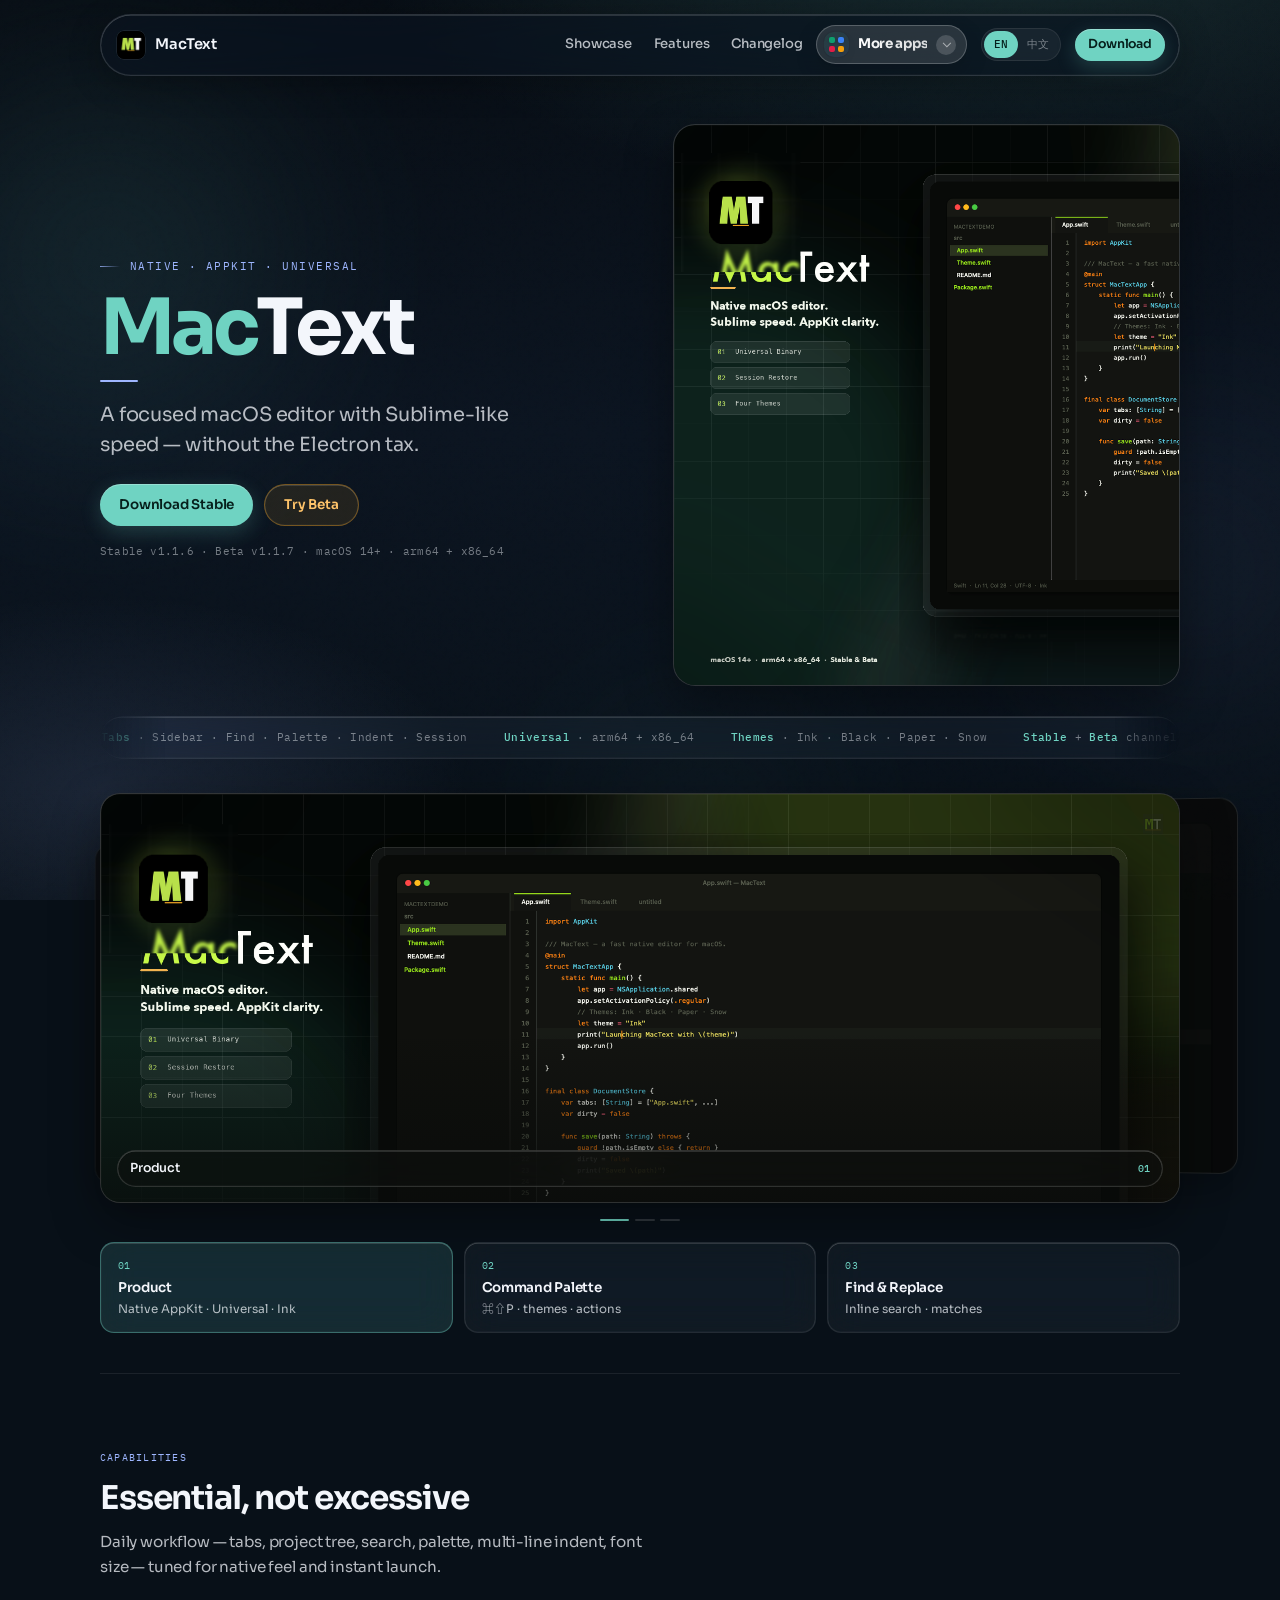
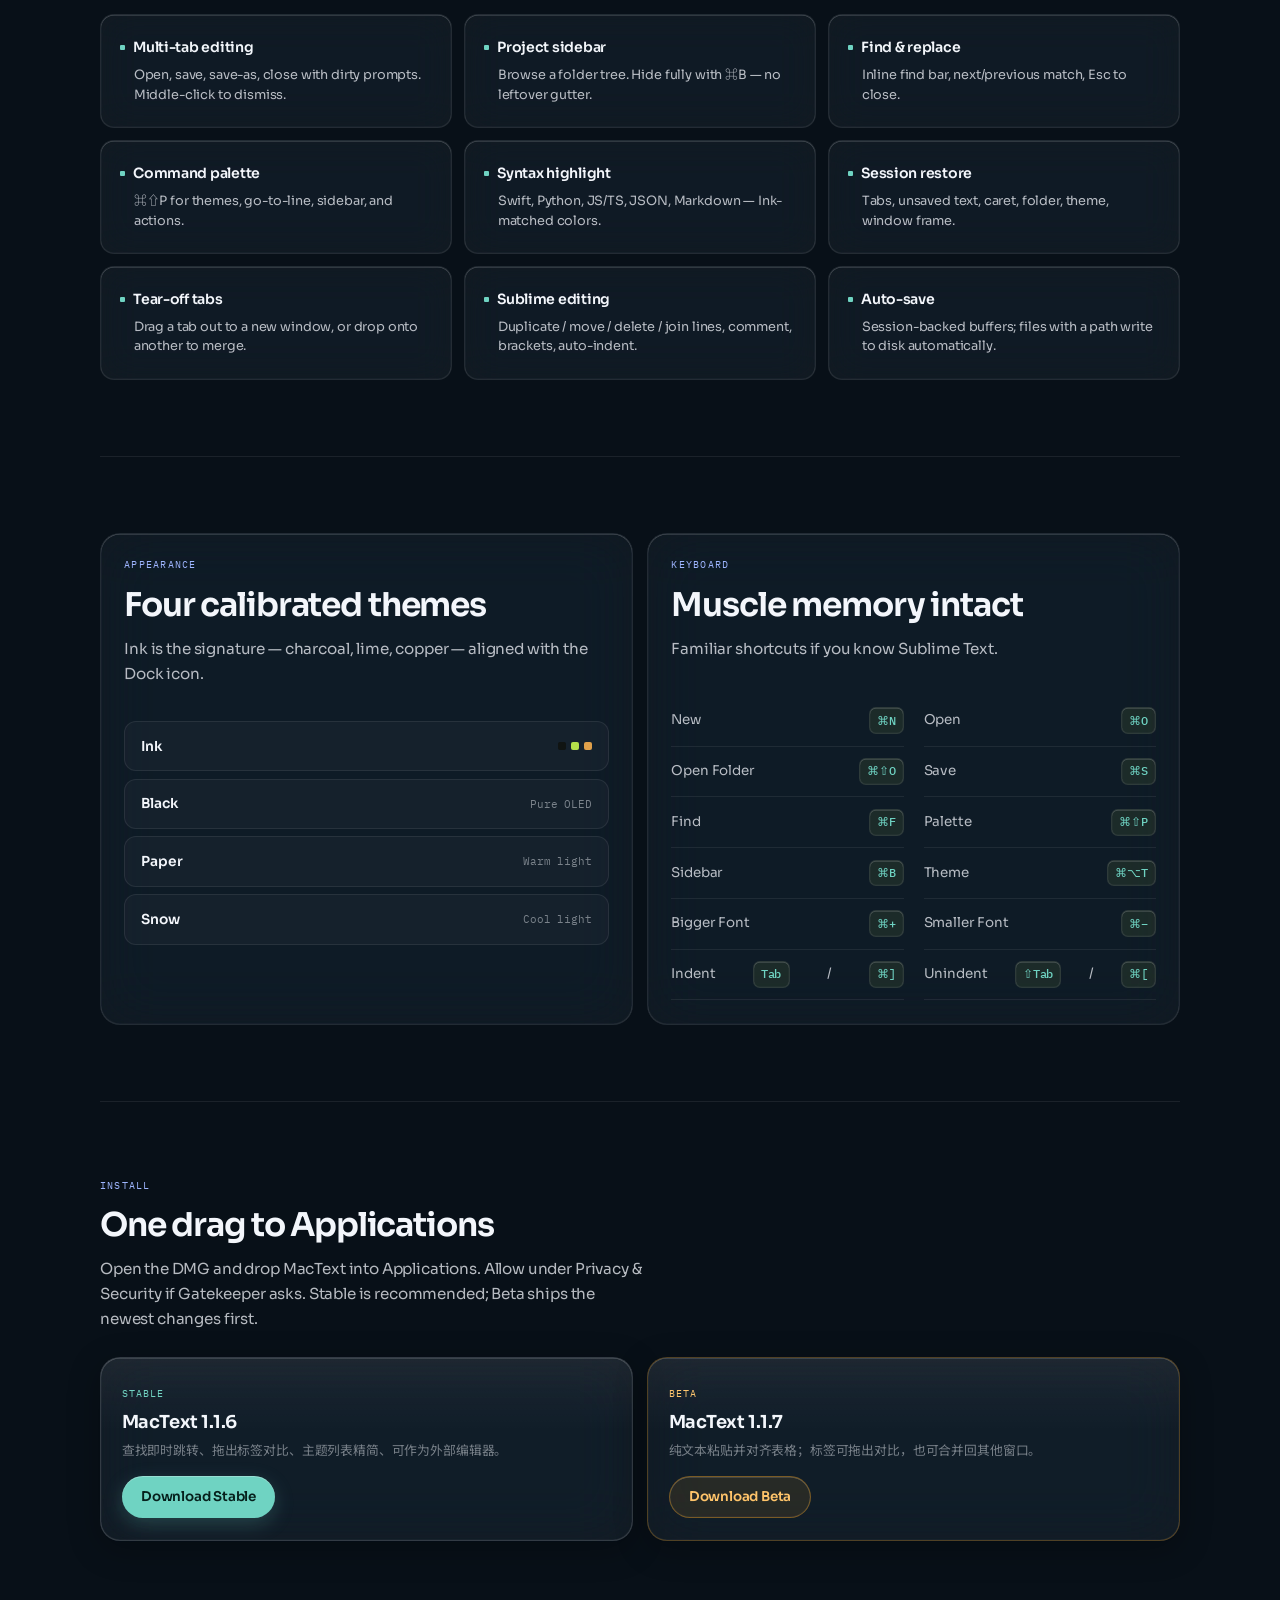
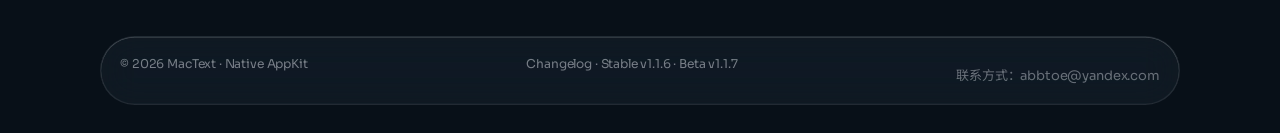
==== commit 639bf834: "Improve search visibility and add a contact email. Add titles, descriptions, sitemap, and a footer c" ====
--- a/docs/index.html
+++ b/docs/index.html
@@ -3,18 +3,25 @@
 <head>
   <meta charset="utf-8" />
   <meta name="viewport" content="width=device-width, initial-scale=1" />
-  <title>MacText — Native macOS Text Editor | Sublime-like Speed</title>
-  <meta name="description" id="meta-desc" content="MacText is a native AppKit text editor for macOS: multi-tabs, sidebar, find &amp; replace, command palette, syntax highlight, and session restore." />
-  <meta name="robots" content="index, follow" />
+  <meta name="twitter:description" content="MacText 是原生 macOS 文本编辑器：多标签、侧栏、查找替换、命令面板、语法高亮与会话恢复。适合写代码、笔记和纯文本。" />
+  <meta name="twitter:title" content="MacText — Mac 文本编辑器 | 原生多标签编辑器" />
+  <meta name="twitter:image" content="https://linux503.github.io/MacText/assets/icon-512.png" />
+  <meta property="og:locale" content="zh_CN" />
+  <meta property="og:site_name" content="MacText" />
+  <meta name="author" content="linux503" />
+  <meta name="keywords" content="MacText,文本编辑器,Mac编辑器,代码编辑器,多标签,纯文本编辑,Sublime,AppKit,macOS编辑器" />
+  <title>MacText — Mac 文本编辑器 | 原生多标签编辑器</title>
+  <meta name="description" content="MacText 是原生 macOS 文本编辑器：多标签、侧栏、查找替换、命令面板、语法高亮与会话恢复。适合写代码、笔记和纯文本。" />
+  <meta name="robots" content="index, follow, max-image-preview:large, max-snippet:-1" />
   <link rel="canonical" href="https://linux503.github.io/MacText/" />
   <link rel="alternate" hreflang="en" href="https://linux503.github.io/MacText/" />
   <link rel="alternate" hreflang="zh-CN" href="https://linux503.github.io/MacText/zh/" />
   <link rel="alternate" hreflang="x-default" href="https://linux503.github.io/MacText/" />
   <meta property="og:type" content="website" />
-  <meta property="og:title" id="og-title" content="MacText — Native macOS Text Editor" />
-  <meta property="og:description" id="og-desc" content="Sublime-like core. Native AppKit. Universal Binary." />
+  <meta property="og:title" content="MacText — Mac 文本编辑器 | 原生多标签编辑器" />
+  <meta property="og:description" content="MacText 是原生 macOS 文本编辑器：多标签、侧栏、查找替换、命令面板、语法高亮与会话恢复。适合写代码、笔记和纯文本。" />
   <meta property="og:url" content="https://linux503.github.io/MacText/" />
-  <meta property="og:image" content="https://linux503.github.io/MacText/assets/icon-512.png?v=115" />
+  <meta property="og:image" content="https://linux503.github.io/MacText/assets/icon-512.png" />
   <meta name="twitter:card" content="summary_large_image" />
   <link rel="icon" href="assets/icon-256.png?v=115" />
   <link rel="preconnect" href="https://fonts.googleapis.com" />
@@ -45,6 +52,27 @@
       } catch (e) {}
     })();
   </script>
+  <script type="application/ld+json">
+{
+  "@context": "https://schema.org",
+  "@type": "SoftwareApplication",
+  "name": "MacText",
+  "applicationCategory": "UtilitiesApplication",
+  "operatingSystem": "macOS",
+  "url": "https://linux503.github.io/MacText/",
+  "description": "MacText 是原生 macOS 文本编辑器：多标签、侧栏、查找替换、命令面板、语法高亮与会话恢复。适合写代码、笔记和纯文本。",
+  "author": {
+    "@type": "Person",
+    "name": "linux503",
+    "email": "abbtoe@yandex.com"
+  },
+  "offers": {
+    "@type": "Offer",
+    "price": "0",
+    "priceCurrency": "USD"
+  }
+}
+  </script>
 </head>
 <body>
   <div class="atmosphere" aria-hidden="true">
@@ -291,7 +319,9 @@
     <footer>
       <span data-i18n="ft">© 2026 MacText · Native AppKit</span>
       <span><a href="./changelog.html" data-i18n="nav.changelog">Changelog</a> · <span id="footer-stable">Stable v1.1.6</span> · <span id="footer-beta">Beta v1.1.7</span></span>
-    </footer>
+    
+      <p class="seo-contact" style="margin:.7rem 0 0;font-size:13px;line-height:1.5;opacity:.85">联系方式：<a href="mailto:abbtoe@yandex.com">abbtoe@yandex.com</a></p>
+</footer>
   </div>
 
   <script>
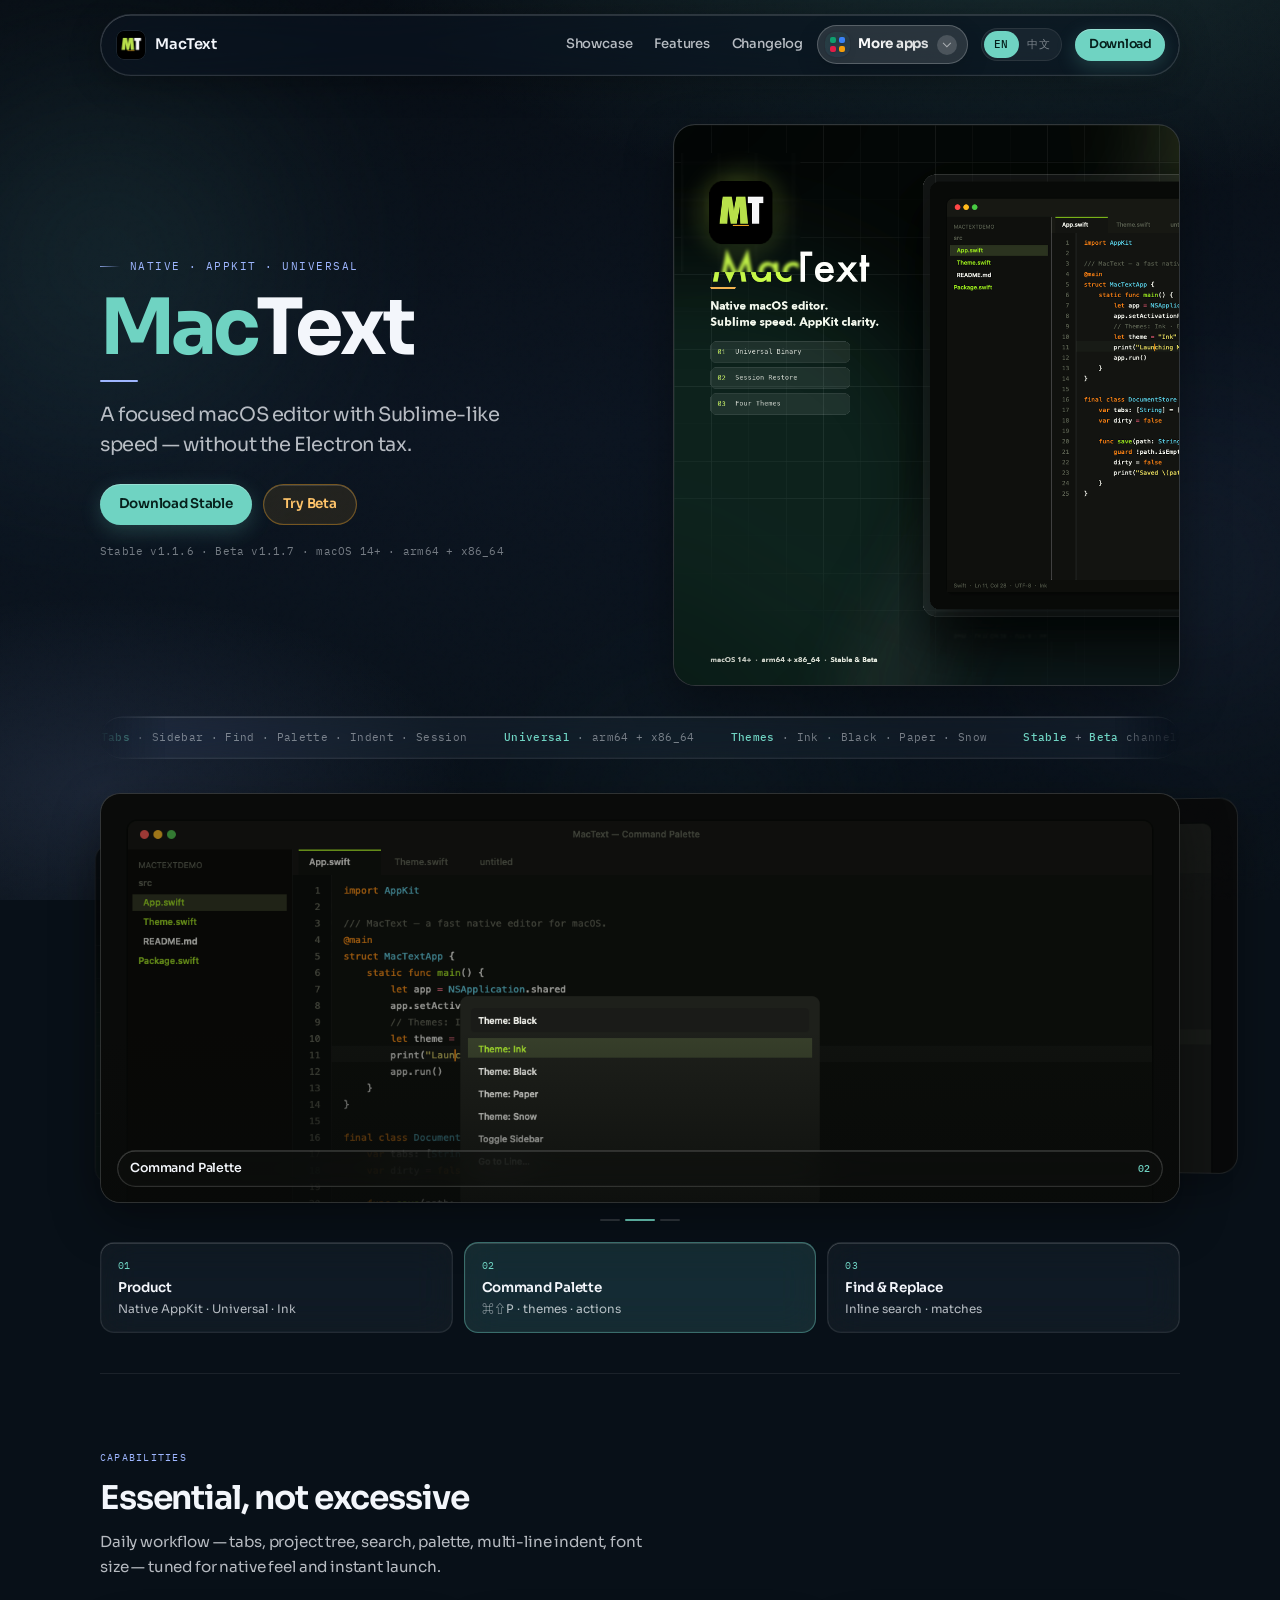
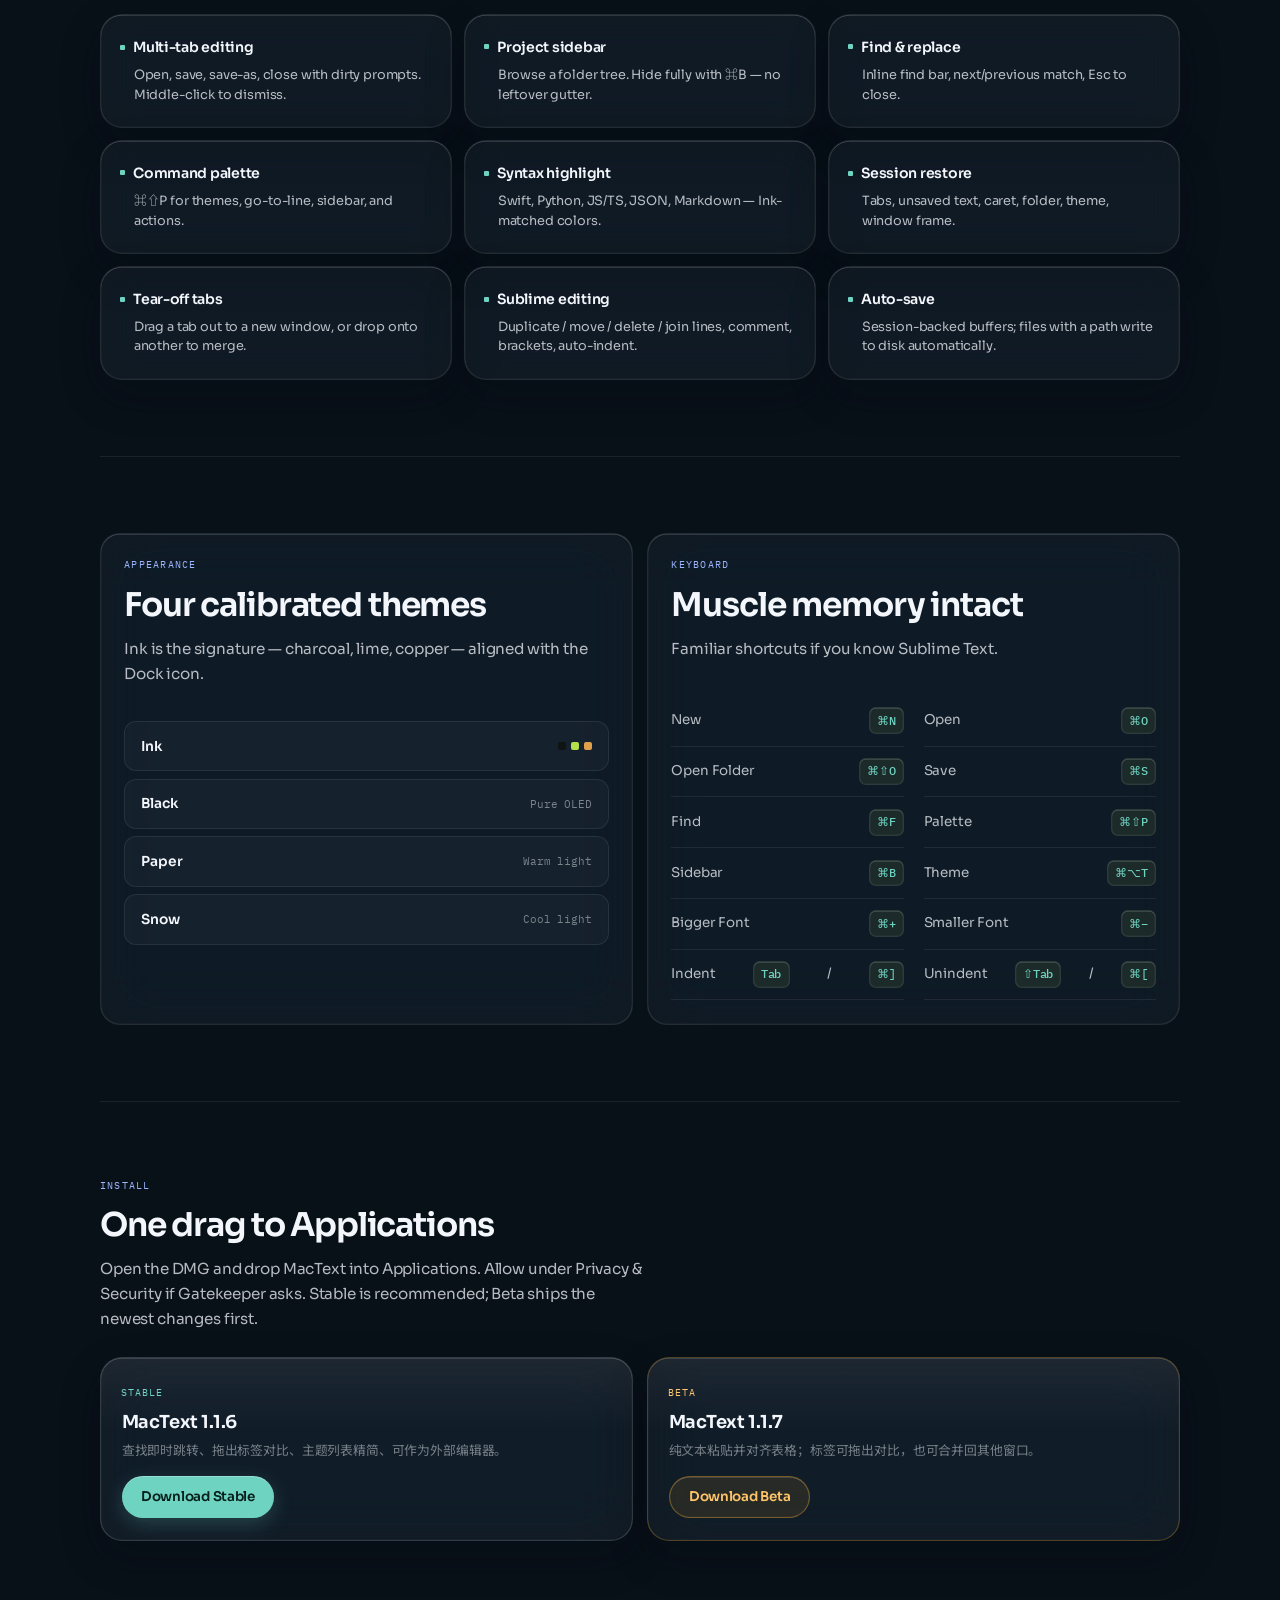
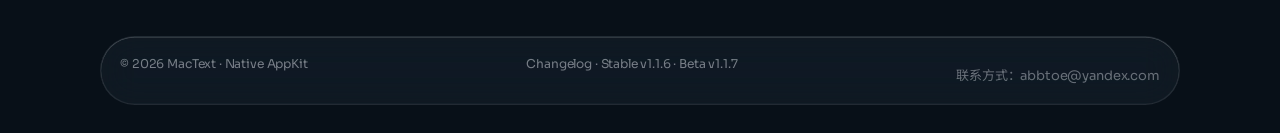
==== commit f9cd0d3c: "Use homepage screenshots for social previews and tighten SEO titles. Each product page now describes" ====
--- a/docs/index.html
+++ b/docs/index.html
@@ -3,31 +3,31 @@
 <head>
   <meta charset="utf-8" />
   <meta name="viewport" content="width=device-width, initial-scale=1" />
-  <meta name="twitter:description" content="MacText 是原生 macOS 文本编辑器：多标签、侧栏、查找替换、命令面板、语法高亮与会话恢复。适合写代码、笔记和纯文本。" />
-  <meta name="twitter:title" content="MacText — Mac 文本编辑器 | 原生多标签编辑器" />
-  <meta name="twitter:image" content="https://linux503.github.io/MacText/assets/icon-512.png" />
+  <meta name="twitter:description" content="MacText is a native macOS text editor: multi-tab files, sidebar, find and replace, command palette, syntax highlight, and session restore. Fast AppKit, not Electron." />
+  <meta name="twitter:title" content="MacText — Mac Text Editor | Multi-tab Notes and Code" />
+  <meta name="twitter:image" content="https://linux503.github.io/MacText/og-home.jpg" />
   <meta property="og:locale" content="zh_CN" />
   <meta property="og:site_name" content="MacText" />
   <meta name="author" content="linux503" />
-  <meta name="keywords" content="MacText,文本编辑器,Mac编辑器,代码编辑器,多标签,纯文本编辑,Sublime,AppKit,macOS编辑器" />
-  <title>MacText — Mac 文本编辑器 | 原生多标签编辑器</title>
-  <meta name="description" content="MacText 是原生 macOS 文本编辑器：多标签、侧栏、查找替换、命令面板、语法高亮与会话恢复。适合写代码、笔记和纯文本。" />
-  <meta name="robots" content="index, follow, max-image-preview:large, max-snippet:-1" />
+  <meta name="keywords" content="MacText,Mac text editor,code editor,plain text editor,multi-tab editor,find and replace,command palette,syntax highlight,macOS editor,AppKit" />
+  <title>MacText — Mac Text Editor | Multi-tab Notes and Code</title>
+  <meta name="description" content="MacText is a native macOS text editor: multi-tab files, sidebar, find and replace, command palette, syntax highlight, and session restore. Fast AppKit, not Electron." />
+  <meta name="robots" content="index, follow, max-image-preview:large, max-snippet:-1, max-video-preview:-1" />
   <link rel="canonical" href="https://linux503.github.io/MacText/" />
   <link rel="alternate" hreflang="en" href="https://linux503.github.io/MacText/" />
   <link rel="alternate" hreflang="zh-CN" href="https://linux503.github.io/MacText/zh/" />
   <link rel="alternate" hreflang="x-default" href="https://linux503.github.io/MacText/" />
   <meta property="og:type" content="website" />
-  <meta property="og:title" content="MacText — Mac 文本编辑器 | 原生多标签编辑器" />
-  <meta property="og:description" content="MacText 是原生 macOS 文本编辑器：多标签、侧栏、查找替换、命令面板、语法高亮与会话恢复。适合写代码、笔记和纯文本。" />
+  <meta property="og:title" content="MacText — Mac Text Editor | Multi-tab Notes and Code" />
+  <meta property="og:description" content="MacText is a native macOS text editor: multi-tab files, sidebar, find and replace, command palette, syntax highlight, and session restore. Fast AppKit, not Electron." />
   <meta property="og:url" content="https://linux503.github.io/MacText/" />
-  <meta property="og:image" content="https://linux503.github.io/MacText/assets/icon-512.png" />
+  <meta property="og:image" content="https://linux503.github.io/MacText/og-home.jpg" />
   <meta name="twitter:card" content="summary_large_image" />
   <link rel="icon" href="assets/icon-256.png?v=115" />
   <link rel="preconnect" href="https://fonts.googleapis.com" />
   <link rel="preconnect" href="https://fonts.gstatic.com" crossorigin />
   <link href="https://fonts.googleapis.com/css2?family=IBM+Plex+Mono:wght@400;500&family=Noto+Sans+SC:wght@400;500;600;700&family=Sora:wght@400;500;600;700&display=swap" rel="stylesheet" />
-  <link rel="stylesheet" href="assets/site.css?v=7" />
+  <link rel="stylesheet" href="assets/site.css?v=8" />
   <link rel="stylesheet" href="more-apps.css?v=7" />
   <script>
     (function () {
@@ -52,15 +52,31 @@
       } catch (e) {}
     })();
   </script>
-  <script type="application/ld+json">
+  <meta name="twitter:image:alt" content="MacText homepage: native macOS text editor" />
+  <meta property="og:image:secure_url" content="https://linux503.github.io/MacText/og-home.jpg" />
+  <meta property="og:image:type" content="image/jpeg" />
+  <meta property="og:image:width" content="1200" />
+  <meta property="og:image:height" content="630" />
+  <meta property="og:image:alt" content="MacText homepage: native macOS text editor" />
+  <link rel="image_src" href="https://linux503.github.io/MacText/og-home.jpg" />
+  <script type="application/ld+json" id="seo-app">
 {
   "@context": "https://schema.org",
   "@type": "SoftwareApplication",
   "name": "MacText",
+  "operatingSystem": "macOS",
   "applicationCategory": "UtilitiesApplication",
-  "operatingSystem": "macOS",
   "url": "https://linux503.github.io/MacText/",
-  "description": "MacText 是原生 macOS 文本编辑器：多标签、侧栏、查找替换、命令面板、语法高亮与会话恢复。适合写代码、笔记和纯文本。",
+  "description": "MacText is a native macOS text editor: multi-tab files, sidebar, find and replace, command palette, syntax highlight, and session restore. Fast AppKit, not Electron.",
+  "image": "https://linux503.github.io/MacText/og-home.jpg",
+  "screenshot": "https://linux503.github.io/MacText/og-home.jpg",
+  "featureList": [
+    "Multi-tab editing",
+    "Find and replace",
+    "Command palette",
+    "Syntax highlight",
+    "Session restore"
+  ],
   "author": {
     "@type": "Person",
     "name": "linux503",
--- a/docs/assets/site.css
+++ b/docs/assets/site.css
@@ -780,6 +780,14 @@
   font-size: 0.95rem;
 }
 
+.hero h1 { letter-spacing: -0.02em; }
+.mark { text-wrap: balance; }
+.dl-card, .cell {
+  border-radius: 22px;
+  box-shadow: 0 16px 40px rgba(4, 10, 20, 0.22), var(--hairline);
+}
+.btn-solid, .btn-beta, .btn-ghost { letter-spacing: -0.02em; }
+
 @media (prefers-reduced-motion: reduce) {
   *, *::before, *::after {
     animation-duration: 0.01ms !important;
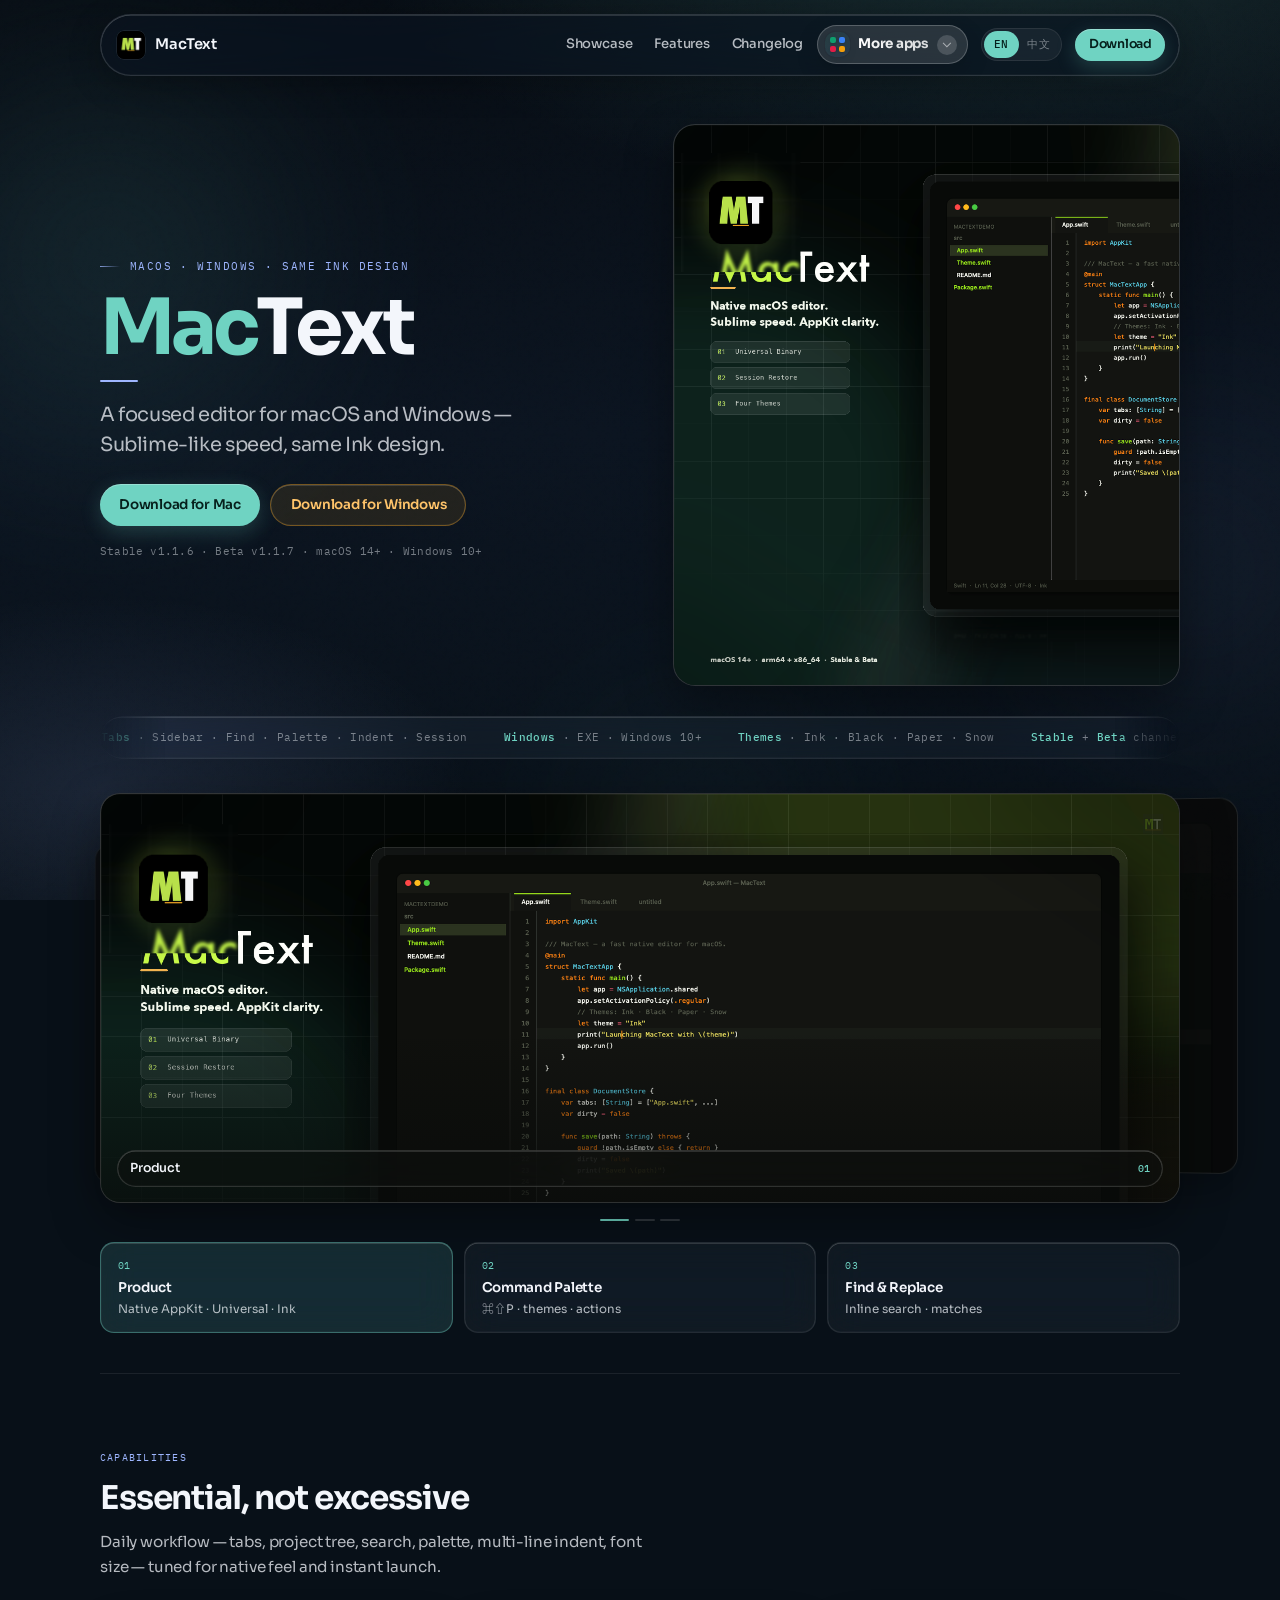
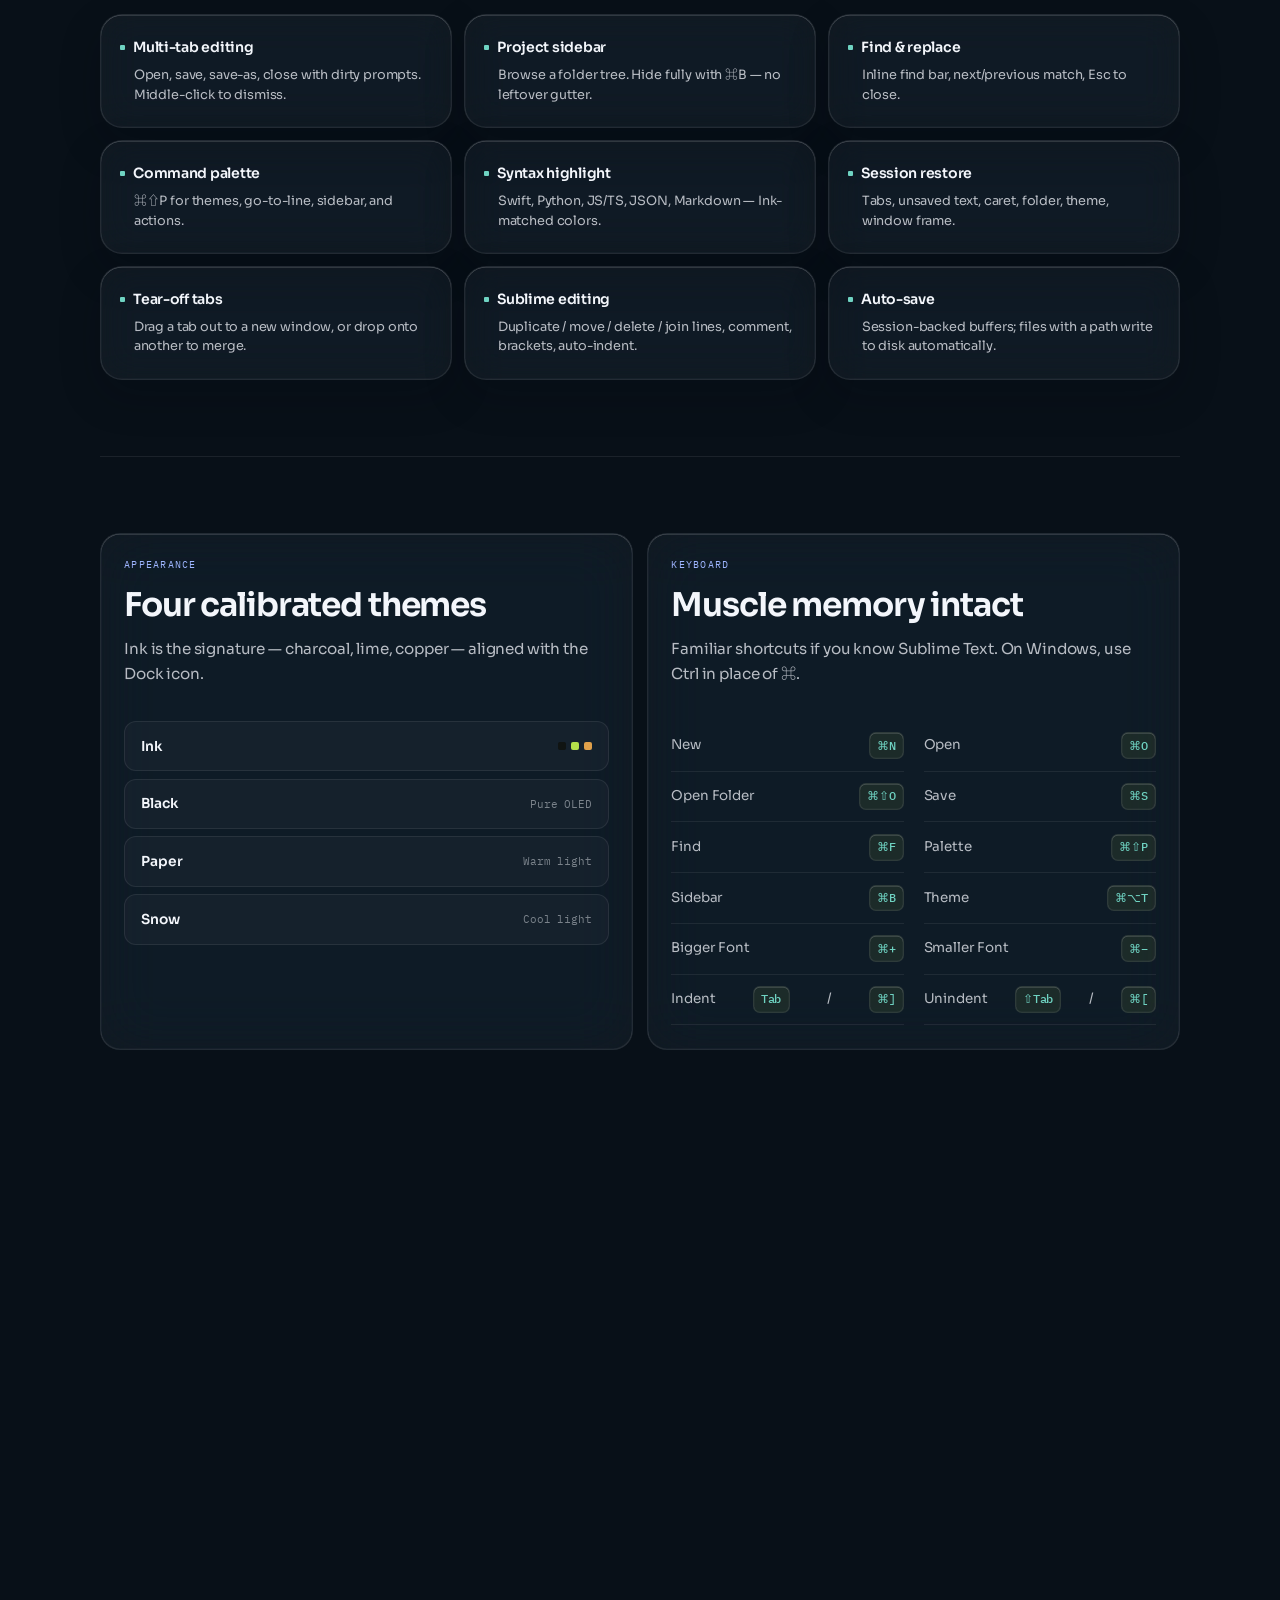
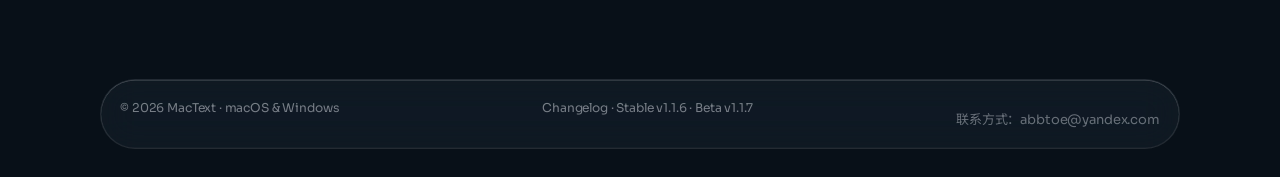
==== commit d9fc9c2e: "Add a Windows EXE that matches the Mac Ink design and publish it on the site." ====
--- a/docs/index.html
+++ b/docs/index.html
@@ -27,7 +27,7 @@
   <link rel="preconnect" href="https://fonts.googleapis.com" />
   <link rel="preconnect" href="https://fonts.gstatic.com" crossorigin />
   <link href="https://fonts.googleapis.com/css2?family=IBM+Plex+Mono:wght@400;500&family=Noto+Sans+SC:wght@400;500;600;700&family=Sora:wght@400;500;600;700&display=swap" rel="stylesheet" />
-  <link rel="stylesheet" href="assets/site.css?v=8" />
+  <link rel="stylesheet" href="assets/site.css?v=9" />
   <link rel="stylesheet" href="more-apps.css?v=7" />
   <script>
     (function () {
@@ -64,7 +64,7 @@
   "@context": "https://schema.org",
   "@type": "SoftwareApplication",
   "name": "MacText",
-  "operatingSystem": "macOS",
+  "operatingSystem": "macOS, Windows",
   "applicationCategory": "UtilitiesApplication",
   "url": "https://linux503.github.io/MacText/",
   "description": "MacText is a native macOS text editor: multi-tab files, sidebar, find and replace, command palette, syntax highlight, and session restore. Fast AppKit, not Electron.",
@@ -179,15 +179,15 @@
     <header class="hero">
       <div class="hero-grid">
         <div>
-          <p class="eyebrow" data-i18n="hero.eye">Native · AppKit · Universal</p>
+          <p class="eyebrow" data-i18n="hero.eye">macOS · Windows · Same Ink design</p>
           <p class="mark"><span>Mac</span>Text</p>
           <div class="accent-bar" aria-hidden="true"></div>
-          <h1 data-i18n="hero.h1">A focused macOS editor with Sublime-like speed — without the Electron tax.</h1>
+          <h1 data-i18n="hero.h1">A focused editor for macOS and Windows — Sublime-like speed, same Ink design.</h1>
           <div class="actions">
-            <a class="btn btn-solid" id="hero-stable" href="https://github.com/linux503/MacText/releases/download/v1.1.6/MacText-1.1.6.dmg" data-i18n="hero.cta">Download Stable</a>
-            <a class="btn btn-beta" id="hero-beta" href="https://github.com/linux503/MacText/releases/download/v1.1.7/MacText-1.1.7.dmg" data-i18n="hero.beta">Try Beta</a>
-          </div>
-          <p class="meta" id="hero-meta">Stable v1.1.6 · Beta v1.1.7 · macOS 14+ · arm64 + x86_64</p>
+            <a class="btn btn-solid" id="hero-stable" href="https://github.com/linux503/MacText/releases/download/v1.1.6/MacText-1.1.6.dmg" data-i18n="hero.cta">Download for Mac</a>
+            <a class="btn btn-beta" id="hero-win" href="https://github.com/linux503/MacText/releases/download/v1.1.7/MacText-1.1.7-Windows-x64.exe" data-i18n="hero.win">Download for Windows</a>
+          </div>
+          <p class="meta" id="hero-meta">Stable v1.1.6 · Beta v1.1.7 · macOS 14+ · Windows 10+</p>
         </div>
         <aside class="hero-visual" aria-label="Product preview">
           <div class="hero-frame">
@@ -199,11 +199,11 @@
       <div class="ticker" aria-hidden="true">
         <div class="ticker-track">
           <span><b>Tabs</b> · Sidebar · Find · Palette · Indent · Session</span>
-          <span><b>Universal</b> · arm64 + x86_64</span>
+          <span><b>Windows</b> · EXE · Windows 10+</span>
           <span><b>Themes</b> · Ink · Black · Paper · Snow</span>
           <span><b>Stable</b> + <b>Beta</b> channels</span>
           <span><b>Tabs</b> · Sidebar · Find · Palette · Indent · Session</span>
-          <span><b>Universal</b> · arm64 + x86_64</span>
+          <span><b>Windows</b> · EXE · Windows 10+</span>
           <span><b>Themes</b> · Ink · Black · Paper · Snow</span>
           <span><b>Stable</b> + <b>Beta</b> channels</span>
         </div>
@@ -286,7 +286,7 @@
           <div class="sec-head">
             <p class="kicker" data-i18n="k.k">Keyboard</p>
             <h2 class="h2" data-i18n="k.title">Muscle memory intact</h2>
-            <p class="lead" data-i18n="k.lead">Familiar shortcuts if you know Sublime Text.</p>
+            <p class="lead" data-i18n="k.lead">Familiar shortcuts if you know Sublime Text. On Windows, use Ctrl in place of ⌘.</p>
           </div>
           <div class="keys">
             <div><span data-i18n="k.new">New</span><kbd>⌘N</kbd></div>
@@ -309,31 +309,39 @@
     <section class="download reveal" id="download">
       <div class="sec-head">
         <p class="kicker" data-i18n="dl.k">Install</p>
-        <h2 class="h2" data-i18n="dl.title">One drag to Applications</h2>
-        <p class="lead" data-i18n="dl.lead">Open the DMG and drop MacText into Applications. Allow under Privacy &amp; Security if Gatekeeper asks. Stable is recommended; Beta ships the newest changes first.</p>
+        <h2 class="h2" data-i18n="dl.title">macOS and Windows</h2>
+        <p class="lead" data-i18n="dl.lead">Mac: open the DMG and drop MacText into Applications. Windows: download the EXE and run it — same Ink design, tabs, sidebar, find, and command palette. Windows 10 or later.</p>
       </div>
       <div class="dl-channels">
         <div class="dl-card">
-          <span class="label" data-i18n="dl.stableLabel">Stable</span>
+          <span class="label" data-i18n="dl.stableLabel">Mac · Stable</span>
           <div class="ver" id="dl-stable-ver">MacText 1.1.6</div>
-          <p class="hint" id="dl-stable-notes" data-i18n="dl.stableHint">Recommended for daily use. Previous release promoted after the latest ships.</p>
+          <p class="hint" id="dl-stable-notes" data-i18n="dl.stableHint">Recommended for daily use on macOS 14+.</p>
           <div class="actions">
-            <a class="btn btn-solid" id="dl-stable" href="https://github.com/linux503/MacText/releases/download/v1.1.6/MacText-1.1.6.dmg" data-i18n="dl.cta">Download Stable</a>
+            <a class="btn btn-solid" id="dl-stable" href="https://github.com/linux503/MacText/releases/download/v1.1.6/MacText-1.1.6.dmg" data-i18n="dl.cta">Download for Mac</a>
           </div>
         </div>
         <div class="dl-card is-beta">
-          <span class="label" data-i18n="dl.betaLabel">Beta</span>
+          <span class="label" data-i18n="dl.betaLabel">Mac · Beta</span>
           <div class="ver" id="dl-beta-ver">MacText 1.1.7</div>
-          <p class="hint" id="dl-beta-notes" data-i18n="dl.betaHint">Latest build for early access. Becomes Stable on the next release.</p>
+          <p class="hint" id="dl-beta-notes" data-i18n="dl.betaHint">Latest macOS build. Becomes Stable on the next release.</p>
           <div class="actions">
             <a class="btn btn-beta" id="dl-beta" href="https://github.com/linux503/MacText/releases/download/v1.1.7/MacText-1.1.7.dmg" data-i18n="dl.beta">Download Beta</a>
           </div>
         </div>
+        <div class="dl-card is-win">
+          <span class="label" data-i18n="dl.winLabel">Windows</span>
+          <div class="ver" id="dl-win-ver">MacText 1.1.7</div>
+          <p class="hint" id="dl-win-notes" data-i18n="dl.winHint">Standalone EXE. Same Ink design as the Mac app. Windows 10+.</p>
+          <div class="actions">
+            <a class="btn btn-solid" id="dl-win" href="https://github.com/linux503/MacText/releases/download/v1.1.7/MacText-1.1.7-Windows-x64.exe" data-i18n="dl.win">Download EXE</a>
+          </div>
+        </div>
       </div>
     </section>
 
     <footer>
-      <span data-i18n="ft">© 2026 MacText · Native AppKit</span>
+      <span data-i18n="ft">© 2026 MacText · macOS &amp; Windows</span>
       <span><a href="./changelog.html" data-i18n="nav.changelog">Changelog</a> · <span id="footer-stable">Stable v1.1.6</span> · <span id="footer-beta">Beta v1.1.7</span></span>
     
       <p class="seo-contact" style="margin:.7rem 0 0;font-size:13px;line-height:1.5;opacity:.85">联系方式：<a href="mailto:abbtoe@yandex.com">abbtoe@yandex.com</a></p>
@@ -348,9 +356,9 @@
         ogTitle: "MacText — Native macOS Text Editor",
         ogDesc: "Sublime-like core. Native AppKit. Universal Binary.",
         "nav.shots": "Showcase", "nav.features": "Features", "nav.changelog": "Changelog", "nav.dl": "Download",
-        "hero.eye": "Native · AppKit · Universal",
-        "hero.h1": "A focused macOS editor with Sublime-like speed — without the Electron tax.",
-        "hero.cta": "Download Stable", "hero.beta": "Try Beta", "hero.src": "View source",
+        "hero.eye": "macOS · Windows · Same Ink design",
+        "hero.h1": "A focused editor for macOS and Windows — Sublime-like speed, same Ink design.",
+        "hero.cta": "Download for Mac", "hero.beta": "Try Beta", "hero.win": "Download for Windows", "hero.src": "View source",
         "stat.t1": "Runtime", "stat.t2": "Binary", "stat.t3": "Scope",
         "stat.1": "Native Cocoa stack", "stat.2": "Apple Silicon & Intel", "stat.3": "Editor essentials, polished",
         "shot1.t": "Product", "shot1.d": "Native AppKit · Universal · Ink", "shot1.alt": "MacText product introduction — native macOS editor",
@@ -367,16 +375,17 @@
         "th.k": "Appearance", "th.title": "Four calibrated themes",
         "th.lead": "Ink is the signature — charcoal, lime, copper — aligned with the Dock icon.",
         "th.black": "Pure OLED", "th.paper": "Warm light", "th.snow": "Cool light",
-        "k.k": "Keyboard", "k.title": "Muscle memory intact", "k.lead": "Familiar shortcuts if you know Sublime Text.",
+        "k.k": "Keyboard", "k.title": "Muscle memory intact", "k.lead": "Familiar shortcuts if you know Sublime Text. On Windows, use Ctrl in place of ⌘.",
         "k.new": "New", "k.open": "Open", "k.folder": "Open Folder", "k.save": "Save",
         "k.find": "Find", "k.pal": "Palette", "k.side": "Sidebar", "k.theme": "Theme",
-        "dl.k": "Install", "dl.title": "One drag to Applications",
-        "dl.lead": "Open the DMG and drop MacText into Applications. Allow under Privacy & Security if Gatekeeper asks. Stable is recommended; Beta ships the newest changes first.",
-        "dl.stableLabel": "Stable", "dl.betaLabel": "Beta",
-        "dl.stableHint": "Recommended for daily use. Previous release promoted after the latest ships.",
-        "dl.betaHint": "Latest build for early access. Becomes Stable on the next release.",
-        "dl.cta": "Download Stable", "dl.beta": "Download Beta", "dl.all": "All releases",
-        "ft": "© 2026 MacText · Native AppKit"
+        "dl.k": "Install", "dl.title": "macOS and Windows",
+        "dl.lead": "Mac: open the DMG and drop MacText into Applications. Windows: download the EXE and run it — same Ink design, tabs, sidebar, find, and command palette. Windows 10 or later.",
+        "dl.stableLabel": "Mac · Stable", "dl.betaLabel": "Mac · Beta", "dl.winLabel": "Windows",
+        "dl.stableHint": "Recommended for daily use on macOS 14+.",
+        "dl.betaHint": "Latest macOS build. Becomes Stable on the next release.",
+        "dl.winHint": "Standalone EXE. Same Ink design as the Mac app. Windows 10+.",
+        "dl.cta": "Download for Mac", "dl.beta": "Download Beta", "dl.win": "Download EXE", "dl.all": "All releases",
+        "ft": "© 2026 MacText · macOS & Windows"
       },
       zh: {
         title: "MacText — 原生 macOS 文本编辑器 | Sublime 级效率",
@@ -384,9 +393,9 @@
         ogTitle: "MacText — 原生 macOS 文本编辑器",
         ogDesc: "Sublime 核心体验。原生 AppKit。Universal Binary。",
         "nav.shots": "界面", "nav.features": "功能", "nav.changelog": "更新记录", "nav.dl": "下载",
-        "hero.eye": "原生 · AppKit · 通用二进制",
-        "hero.h1": "专注的 macOS 编辑器：Sublime 级手感，没有 Electron 的负担。",
-        "hero.cta": "下载稳定版", "hero.beta": "体验版", "hero.src": "查看源码",
+        "hero.eye": "macOS · Windows · 同款 Ink 设计",
+        "hero.h1": "macOS 与 Windows 同一套编辑器：Sublime 级手感，同款 Ink 设计。",
+        "hero.cta": "下载 Mac 版", "hero.beta": "体验版", "hero.win": "下载 Windows 版", "hero.src": "查看源码",
         "stat.t1": "运行时", "stat.t2": "二进制", "stat.t3": "范围",
         "stat.1": "原生 Cocoa 栈", "stat.2": "Apple Silicon 与 Intel", "stat.3": "核心编辑能力，精修打磨",
         "shot1.t": "产品介绍", "shot1.d": "原生 AppKit · Universal · Ink", "shot1.alt": "MacText 产品介绍图",
@@ -403,16 +412,17 @@
         "th.k": "外观", "th.title": "四套校准主题",
         "th.lead": "Ink 是标志性外观——炭黑、石灰绿、铜金——与程序坞图标一致。",
         "th.black": "纯黑 OLED", "th.paper": "暖色浅色", "th.snow": "冷色浅色",
-        "k.k": "快捷键", "k.title": "肌肉记忆不浪费", "k.lead": "熟悉 Sublime 的人会立刻上手。",
+        "k.k": "快捷键", "k.title": "肌肉记忆不浪费", "k.lead": "熟悉 Sublime 的人会立刻上手。Windows 上用 Ctrl 代替 ⌘。",
         "k.new": "新建", "k.open": "打开", "k.folder": "打开文件夹", "k.save": "保存",
         "k.find": "查找", "k.pal": "命令面板", "k.side": "侧边栏", "k.theme": "主题",
-        "dl.k": "安装", "dl.title": "拖进应用程序即可",
-        "dl.lead": "打开 DMG，将 MacText 拖到「应用程序」。若被拦截，请在「隐私与安全性」中允许。稳定版适合日常使用；体验版抢先拿到最新改动。",
-        "dl.stableLabel": "稳定版", "dl.betaLabel": "体验版",
-        "dl.stableHint": "推荐日常使用。每次发新版时，原体验版会晋升为稳定版。",
-        "dl.betaHint": "最新构建，抢先体验。下次发版时会变成稳定版。",
-        "dl.cta": "下载稳定版", "dl.beta": "下载体验版", "dl.all": "全部版本",
-        "ft": "© 2026 MacText · 原生 AppKit"
+        "dl.k": "安装", "dl.title": "支持 macOS 与 Windows",
+        "dl.lead": "Mac：打开 DMG，拖进「应用程序」。Windows：下载 EXE 直接运行，界面与 Mac 版同款 Ink 设计。需要 Windows 10 或更高版本。",
+        "dl.stableLabel": "Mac · 稳定版", "dl.betaLabel": "Mac · 体验版", "dl.winLabel": "Windows",
+        "dl.stableHint": "推荐在 macOS 14+ 日常使用。",
+        "dl.betaHint": "最新 macOS 构建。下次发版时会变成稳定版。",
+        "dl.winHint": "独立 EXE。与 Mac 版同款 Ink 设计。Windows 10+。",
+        "dl.cta": "下载 Mac 版", "dl.beta": "下载体验版", "dl.win": "下载 EXE", "dl.all": "全部版本",
+        "ft": "© 2026 MacText · macOS 与 Windows"
       }
     };
 
@@ -490,17 +500,23 @@
             if (stable.notes) setText("dl-stable-notes", stable.notes);
           }
           if (beta && beta.version) {
-            setHref("hero-beta", beta.dmg);
             setHref("dl-beta", beta.dmg);
             setText("dl-beta-ver", "MacText " + beta.version);
             setText("footer-beta", "Beta v" + beta.version);
             if (beta.notes) setText("dl-beta-notes", beta.notes);
           }
+          const exe = (beta && beta.exe) || data.exe;
+          if (exe) {
+            setHref("hero-win", exe);
+            setHref("dl-win", exe);
+            const winVer = (beta && beta.version) || stable.version;
+            if (winVer) setText("dl-win-ver", "MacText " + winVer);
+          }
           const meta = document.getElementById("hero-meta");
           if (meta && stable && beta) {
-            meta.textContent = "Stable v" + stable.version + " · Beta v" + beta.version + " · macOS 14+ · arm64 + x86_64";
+            meta.textContent = "Stable v" + stable.version + " · Beta v" + beta.version + " · macOS 14+ · Windows 10+";
           } else if (meta && stable) {
-            meta.textContent = "Stable v" + stable.version + " · macOS 14+ · arm64 + x86_64";
+            meta.textContent = "Stable v" + stable.version + " · macOS 14+ · Windows 10+";
           }
         })
         .catch(() => {});
--- a/docs/assets/site.css
+++ b/docs/assets/site.css
@@ -564,7 +564,7 @@
 .download .sec-head { margin-bottom: 1.6rem; }
 .dl-channels {
   display: grid;
-  grid-template-columns: repeat(2, minmax(0, 1fr));
+  grid-template-columns: repeat(3, minmax(0, 1fr));
   gap: 0.85rem; margin-bottom: 1.15rem;
 }
 .dl-card {
@@ -600,6 +600,8 @@
   letter-spacing: 0.1em; text-transform: uppercase; color: var(--accent);
 }
 .dl-card.is-beta .label { color: #ffc46a; }
+.dl-card.is-win { border-color: rgba(180, 224, 74, 0.28); }
+.dl-card.is-win .label { color: #b4e04a; }
 .dl-card .ver {
   font-size: 1.12rem; font-weight: 650;
   letter-spacing: -0.025em; margin-bottom: 0.3rem;
